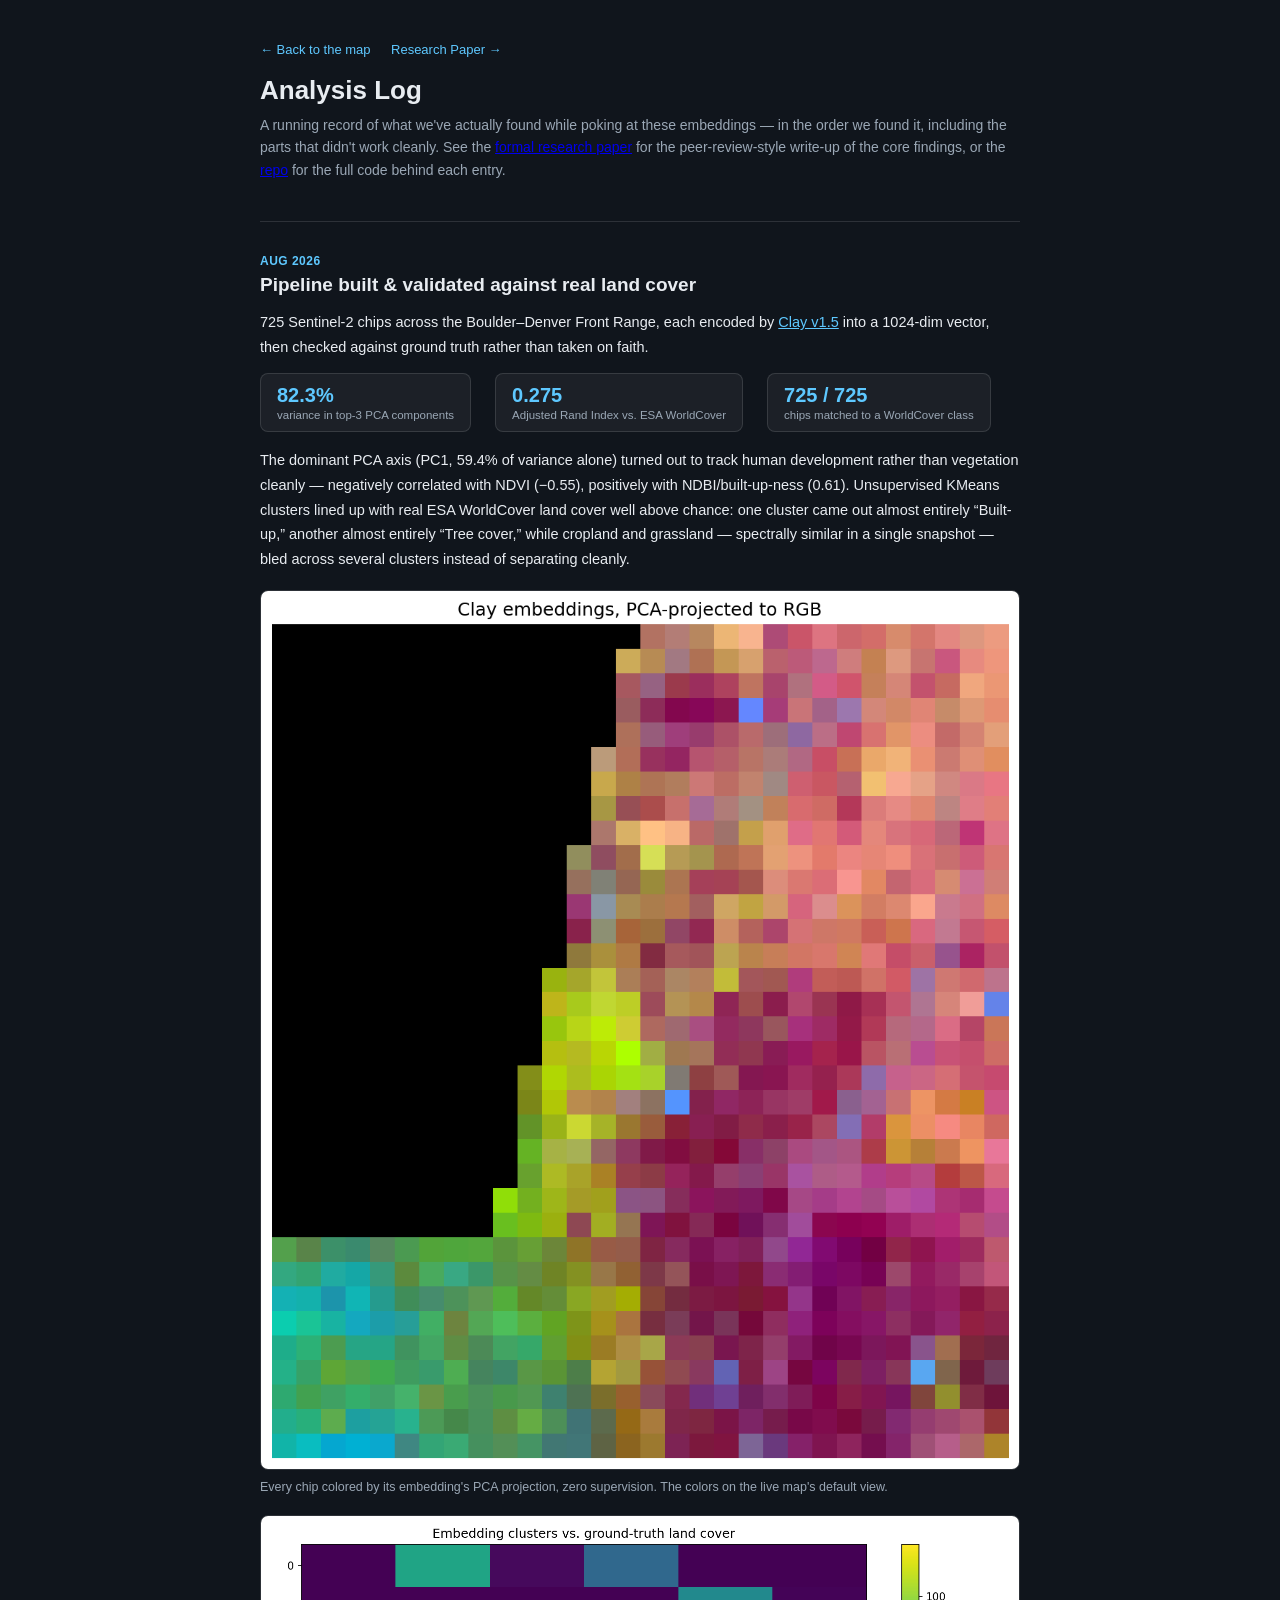
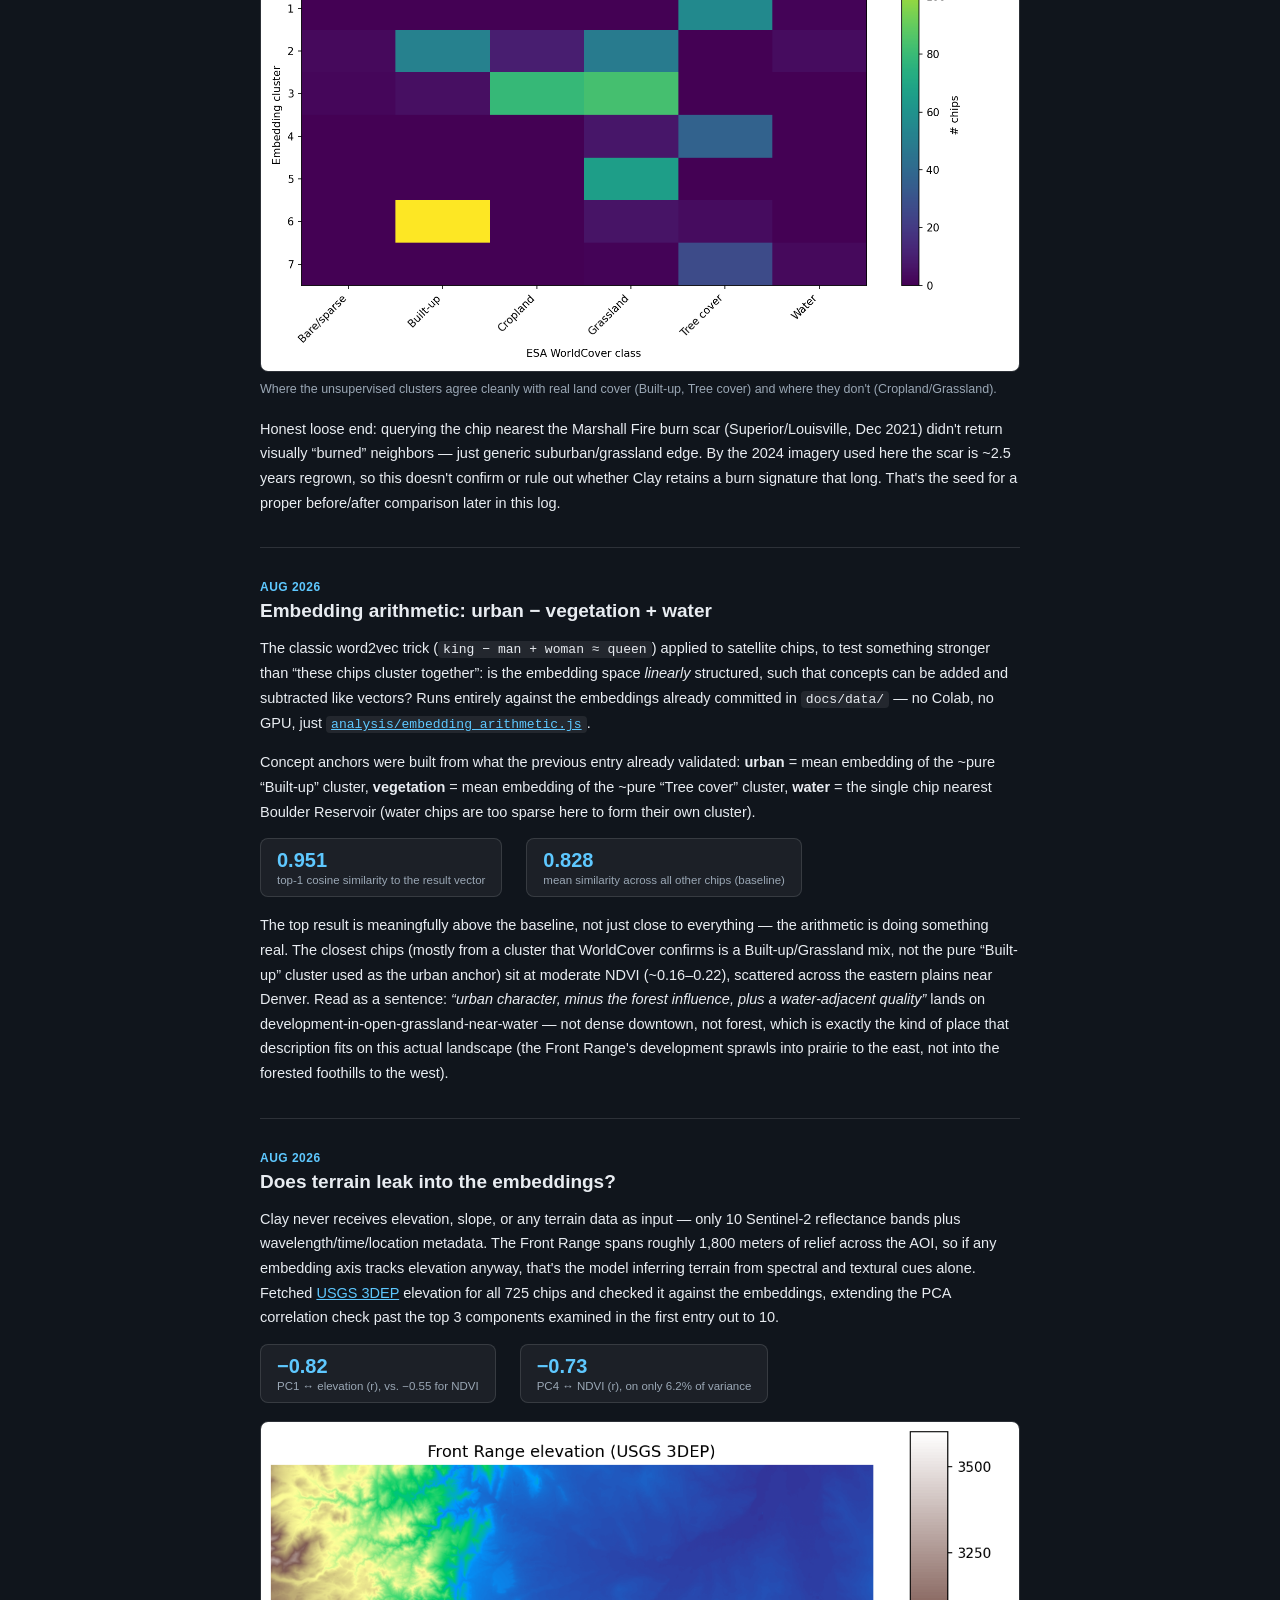
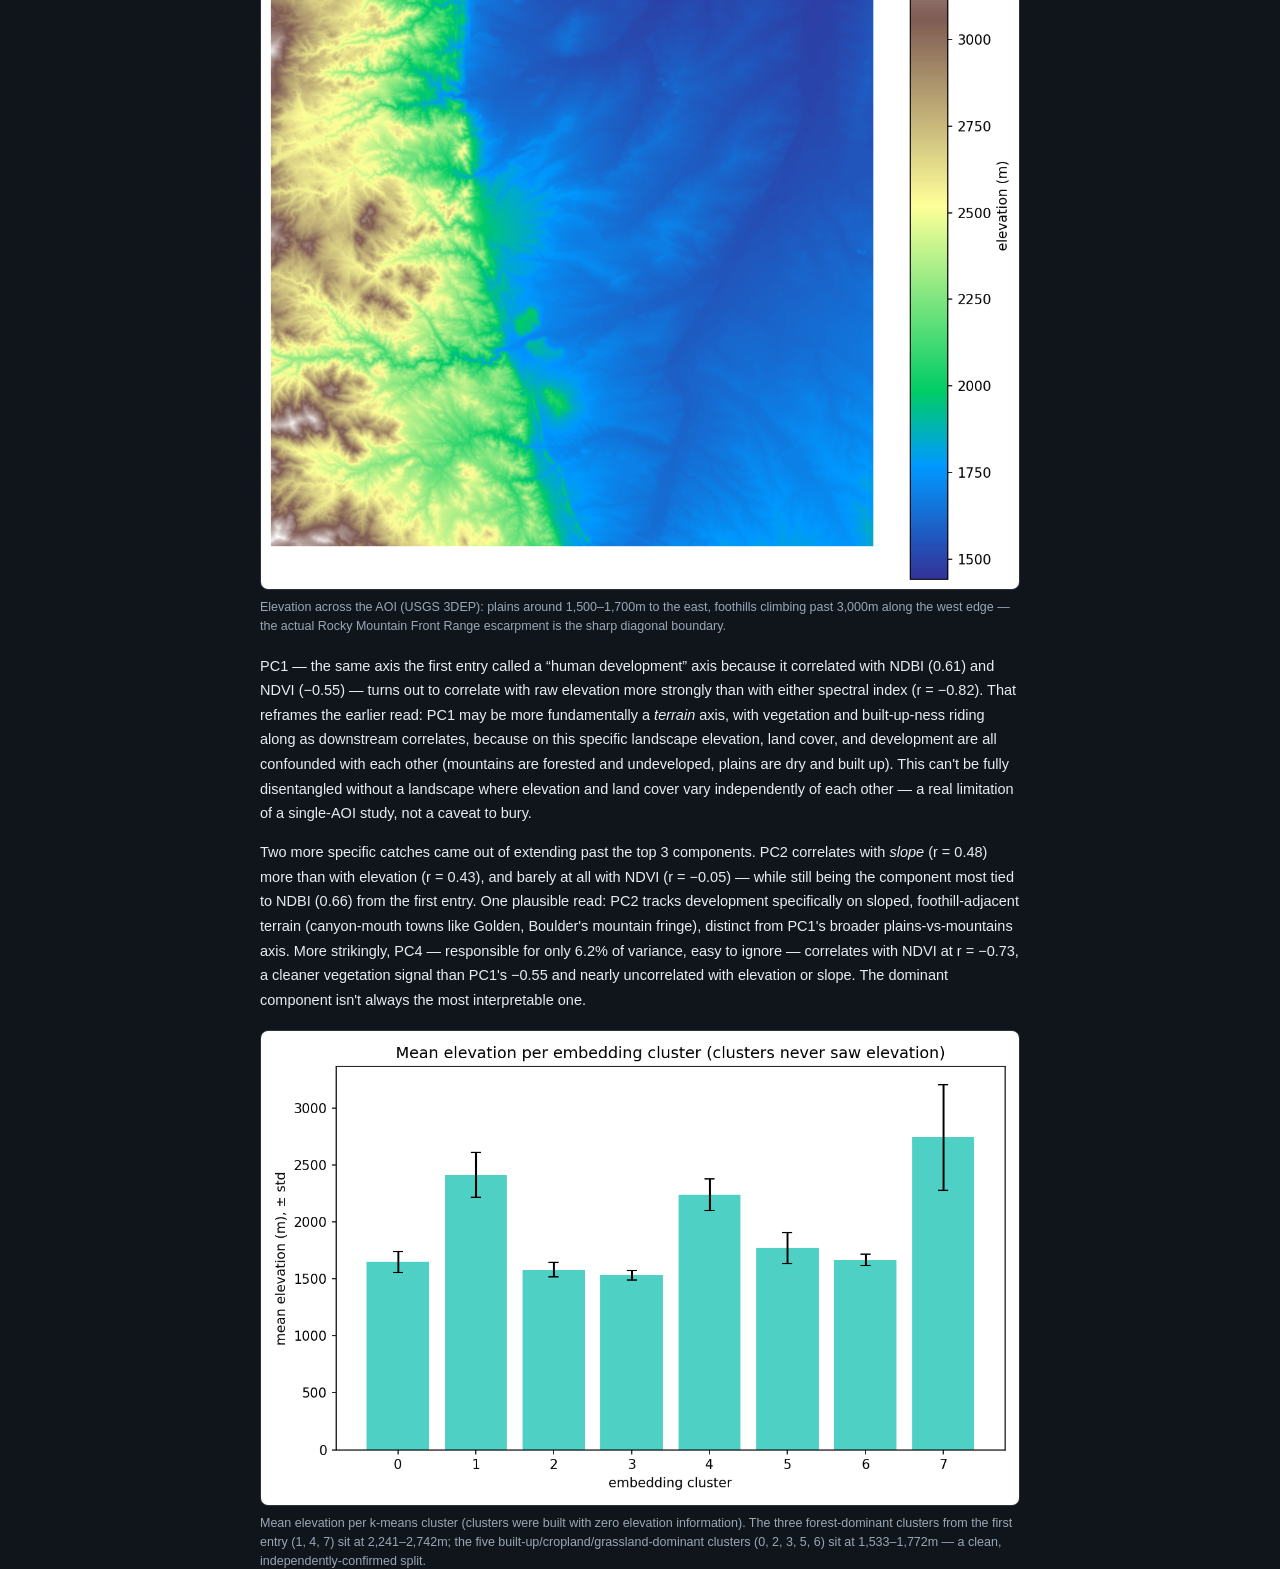
==== docs/log.html @ 44b2e792 "Write up the elevation-correlation finding across the log, README, and paper Real result from notebo" ====
<!doctype html>
<html lang="en">
<head>
<meta charset="utf-8">
<meta name="viewport" content="width=device-width, initial-scale=1">
<title>Analysis Log — Front Range Satellite Embeddings</title>
<link rel="stylesheet" href="style.css">
<link rel="stylesheet" href="log.css">
</head>
<body>
  <div class="page">
    <header>
      <a class="back-link" href="index.html">&larr; Back to the map</a>
      <a class="back-link" href="paper.html" style="margin-left:16px;">Research Paper &rarr;</a>
      <h1>Analysis Log</h1>
      <p>
        A running record of what we've actually found while poking at these embeddings —
        in the order we found it, including the parts that didn't work cleanly. See the
        <a href="paper.html">formal research paper</a> for the peer-review-style write-up of the
        core findings, or the <a href="https://github.com/ZanderHirman08/SATEMB" target="_blank" rel="noopener">repo</a>
        for the full code behind each entry.
      </p>
    </header>

    <section class="entry">
      <div class="entry-date">Aug 2026</div>
      <h2>Pipeline built &amp; validated against real land cover</h2>
      <p>
        725 Sentinel-2 chips across the Boulder&ndash;Denver Front Range, each encoded by
        <a href="https://github.com/Clay-foundation/model" target="_blank" rel="noopener">Clay v1.5</a>
        into a 1024-dim vector, then checked against ground truth rather than taken on faith.
      </p>

      <div class="metric-row">
        <div class="metric"><div class="value">82.3%</div><div class="label">variance in top-3 PCA components</div></div>
        <div class="metric"><div class="value">0.275</div><div class="label">Adjusted Rand Index vs. ESA WorldCover</div></div>
        <div class="metric"><div class="value">725 / 725</div><div class="label">chips matched to a WorldCover class</div></div>
      </div>

      <p>
        The dominant PCA axis (PC1, 59.4% of variance alone) turned out to track human
        development rather than vegetation cleanly &mdash; negatively correlated with NDVI
        (&minus;0.55), positively with NDBI/built-up-ness (0.61). Unsupervised KMeans clusters
        lined up with real ESA WorldCover land cover well above chance: one cluster came out
        almost entirely &ldquo;Built-up,&rdquo; another almost entirely &ldquo;Tree cover,&rdquo;
        while cropland and grassland &mdash; spectrally similar in a single snapshot &mdash;
        bled across several clusters instead of separating cleanly.
      </p>

      <figure>
        <img src="figures/pca_semantic_map.png" alt="PCA-projected semantic map of the Front Range">
        <figcaption>Every chip colored by its embedding's PCA projection, zero supervision. The colors on the live map's default view.</figcaption>
      </figure>

      <figure>
        <img src="figures/cluster_vs_worldcover.png" alt="Embedding clusters vs. ESA WorldCover land cover classes">
        <figcaption>Where the unsupervised clusters agree cleanly with real land cover (Built-up, Tree cover) and where they don't (Cropland/Grassland).</figcaption>
      </figure>

      <p>
        Honest loose end: querying the chip nearest the Marshall Fire burn scar
        (Superior/Louisville, Dec 2021) didn't return visually &ldquo;burned&rdquo; neighbors &mdash;
        just generic suburban/grassland edge. By the 2024 imagery used here the scar is ~2.5
        years regrown, so this doesn't confirm or rule out whether Clay retains a burn signature
        that long. That's the seed for a proper before/after comparison later in this log.
      </p>
    </section>

    <section class="entry">
      <div class="entry-date">Aug 2026</div>
      <h2>Embedding arithmetic: urban &minus; vegetation + water</h2>
      <p>
        The classic word2vec trick (<code>king &minus; man + woman &asymp; queen</code>) applied to
        satellite chips, to test something stronger than &ldquo;these chips cluster
        together&rdquo;: is the embedding space <em>linearly</em> structured, such that concepts
        can be added and subtracted like vectors? Runs entirely against the embeddings already
        committed in <code>docs/data/</code> &mdash; no Colab, no GPU, just
        <a href="https://github.com/ZanderHirman08/SATEMB/blob/main/analysis/embedding_arithmetic.js" target="_blank" rel="noopener"><code>analysis/embedding_arithmetic.js</code></a>.
      </p>
      <p>
        Concept anchors were built from what the previous entry already validated: <strong>urban</strong>
        = mean embedding of the ~pure &ldquo;Built-up&rdquo; cluster, <strong>vegetation</strong> = mean
        embedding of the ~pure &ldquo;Tree cover&rdquo; cluster, <strong>water</strong> = the single chip
        nearest Boulder Reservoir (water chips are too sparse here to form their own cluster).
      </p>

      <div class="metric-row">
        <div class="metric"><div class="value">0.951</div><div class="label">top-1 cosine similarity to the result vector</div></div>
        <div class="metric"><div class="value">0.828</div><div class="label">mean similarity across all other chips (baseline)</div></div>
      </div>

      <p>
        The top result is meaningfully above the baseline, not just close to everything &mdash;
        the arithmetic is doing something real. The closest chips (mostly from a cluster that
        WorldCover confirms is a Built-up/Grassland mix, not the pure &ldquo;Built-up&rdquo;
        cluster used as the urban anchor) sit at moderate NDVI (~0.16&ndash;0.22), scattered
        across the eastern plains near Denver. Read as a sentence: <em>&ldquo;urban character,
        minus the forest influence, plus a water-adjacent quality&rdquo;</em> lands on
        development-in-open-grassland-near-water &mdash; not dense downtown, not forest, which is
        exactly the kind of place that description fits on this actual landscape (the Front
        Range's development sprawls into prairie to the east, not into the forested foothills to
        the west).
      </p>
    </section>

    <section class="entry">
      <div class="entry-date">Aug 2026</div>
      <h2>Does terrain leak into the embeddings?</h2>
      <p>
        Clay never receives elevation, slope, or any terrain data as input &mdash; only 10
        Sentinel-2 reflectance bands plus wavelength/time/location metadata. The Front Range spans
        roughly 1,800 meters of relief across the AOI, so if any embedding axis tracks elevation
        anyway, that's the model inferring terrain from spectral and textural cues alone. Fetched
        <a href="https://planetarycomputer.microsoft.com/dataset/3dep-seamless" target="_blank" rel="noopener">USGS 3DEP</a>
        elevation for all 725 chips and checked it against the embeddings, extending the PCA
        correlation check past the top 3 components examined in the first entry out to 10.
      </p>

      <div class="metric-row">
        <div class="metric"><div class="value">&minus;0.82</div><div class="label">PC1 &harr; elevation (r), vs. &minus;0.55 for NDVI</div></div>
        <div class="metric"><div class="value">&minus;0.73</div><div class="label">PC4 &harr; NDVI (r), on only 6.2% of variance</div></div>
      </div>

      <figure>
        <img src="figures/elevation_map.png" alt="USGS 3DEP elevation map of the Front Range AOI">
        <figcaption>Elevation across the AOI (USGS 3DEP): plains around 1,500&ndash;1,700m to the east, foothills climbing past 3,000m along the west edge &mdash; the actual Rocky Mountain Front Range escarpment is the sharp diagonal boundary.</figcaption>
      </figure>

      <p>
        PC1 &mdash; the same axis the first entry called a &ldquo;human development&rdquo; axis
        because it correlated with NDBI (0.61) and NDVI (&minus;0.55) &mdash; turns out to
        correlate with raw elevation more strongly than with either spectral index
        (r = &minus;0.82). That reframes the earlier read: PC1 may be more fundamentally a
        <em>terrain</em> axis, with vegetation and built-up-ness riding along as downstream
        correlates, because on this specific landscape elevation, land cover, and development are
        all confounded with each other (mountains are forested and undeveloped, plains are dry and
        built up). This can't be fully disentangled without a landscape where elevation and land
        cover vary independently of each other &mdash; a real limitation of a single-AOI study, not
        a caveat to bury.
      </p>

      <p>
        Two more specific catches came out of extending past the top 3 components. PC2 correlates
        with <em>slope</em> (r = 0.48) more than with elevation (r = 0.43), and barely at all with
        NDVI (r = &minus;0.05) &mdash; while still being the component most tied to NDBI (0.66)
        from the first entry. One plausible read: PC2 tracks development specifically on sloped,
        foothill-adjacent terrain (canyon-mouth towns like Golden, Boulder's mountain fringe),
        distinct from PC1's broader plains-vs-mountains axis. More strikingly, PC4 &mdash;
        responsible for only 6.2% of variance, easy to ignore &mdash; correlates with NDVI at
        r = &minus;0.73, a cleaner vegetation signal than PC1's &minus;0.55 and nearly uncorrelated
        with elevation or slope. The dominant component isn't always the most interpretable one.
      </p>

      <figure>
        <img src="figures/cluster_elevation.png" alt="Mean elevation per embedding cluster">
        <figcaption>Mean elevation per k-means cluster (clusters were built with zero elevation information). The three forest-dominant clusters from the first entry (1, 4, 7) sit at 2,241&ndash;2,742m; the five built-up/cropland/grassland-dominant clusters (0, 2, 3, 5, 6) sit at 1,533&ndash;1,772m &mdash; a clean, independently-confirmed split.</figcaption>
      </figure>
    </section>
  </div>
</body>
</html>
---- docs/style.css ----
:root {
  --bg: #10151c;
  --panel-bg: rgba(16, 21, 28, 0.92);
  --text: #e8ecf1;
  --text-dim: #9aa7b5;
  --accent: #5ec8ff;
  --border: rgba(255, 255, 255, 0.12);
}

* { box-sizing: border-box; }

html, body {
  margin: 0;
  height: 100%;
  background: var(--bg);
  color: var(--text);
  font-family: -apple-system, BlinkMacSystemFont, "Segoe UI", Roboto, sans-serif;
}

#map {
  position: absolute;
  inset: 0;
}

#panel {
  position: absolute;
  top: 16px;
  left: 16px;
  width: 320px;
  max-width: calc(100vw - 32px);
  background: var(--panel-bg);
  border: 1px solid var(--border);
  border-radius: 10px;
  padding: 16px 18px;
  backdrop-filter: blur(6px);
  max-height: calc(100vh - 32px);
  overflow-y: auto;
}

#panel h1 {
  font-size: 17px;
  margin: 0 0 8px;
  line-height: 1.3;
}

.subtitle {
  font-size: 12.5px;
  line-height: 1.5;
  color: var(--text-dim);
  margin: 0 0 14px;
}

.subtitle a { color: var(--accent); }

.control-row {
  display: flex;
  flex-direction: column;
  align-items: flex-start;
  gap: 6px;
  font-size: 12.5px;
  color: var(--text-dim);
  margin-bottom: 12px;
}

.toggle {
  display: flex;
  flex-wrap: wrap;
  border: 1px solid var(--border);
  border-radius: 6px;
  overflow: hidden;
  width: 100%;
}

.toggle button {
  flex: 1 1 auto;
  background: transparent;
  color: var(--text-dim);
  border: none;
  padding: 6px 8px;
  font-size: 11.5px;
  cursor: pointer;
  white-space: nowrap;
}

.toggle button.active {
  background: var(--accent);
  color: #0a1420;
  font-weight: 600;
}

#info {
  font-size: 13px;
  line-height: 1.6;
  border-top: 1px solid var(--border);
  border-bottom: 1px solid var(--border);
  padding: 12px 0;
  margin-bottom: 12px;
  min-height: 40px;
}

#info.info-empty {
  color: var(--text-dim);
  font-style: italic;
}

#info dt {
  color: var(--text-dim);
  display: inline-block;
  width: 90px;
}

#legend {
  font-size: 12px;
  display: flex;
  flex-wrap: wrap;
  gap: 6px 10px;
  margin-bottom: 10px;
}

.legend-item {
  display: flex;
  align-items: center;
  gap: 5px;
}

.legend-swatch {
  width: 11px;
  height: 11px;
  border-radius: 2px;
  display: inline-block;
  border: 1px solid rgba(255,255,255,0.25);
}

.similarity-gradient {
  height: 10px;
  border-radius: 4px;
  border: 1px solid var(--border);
}

.hint {
  font-size: 11px;
  color: var(--text-dim);
  margin: 0;
}

.hint + .hint {
  margin-top: 6px;
}

.hint a {
  color: var(--accent);
  text-decoration: none;
}

.hint a:hover {
  text-decoration: underline;
}

.maplibregl-popup-content {
  background: var(--panel-bg);
  color: var(--text);
  font-size: 12px;
}
---- docs/log.css ----
body {
  padding: 40px 20px 80px;
  display: flex;
  justify-content: center;
}

.page {
  width: 100%;
  max-width: 760px;
}

.page > header {
  margin-bottom: 40px;
}

.back-link {
  display: inline-block;
  color: var(--accent);
  text-decoration: none;
  font-size: 13px;
  margin-bottom: 18px;
}

.back-link:hover {
  text-decoration: underline;
}

.page h1 {
  font-size: 26px;
  margin: 0 0 8px;
}

.page > header p {
  color: var(--text-dim);
  font-size: 14px;
  line-height: 1.6;
  margin: 0;
}

.entry {
  border-top: 1px solid var(--border);
  padding: 32px 0;
}

.entry:last-child {
  padding-bottom: 0;
}

.entry-date {
  color: var(--accent);
  font-size: 12px;
  font-weight: 600;
  letter-spacing: 0.04em;
  text-transform: uppercase;
}

.entry h2 {
  font-size: 19px;
  margin: 6px 0 14px;
}

.entry p {
  font-size: 14.5px;
  line-height: 1.7;
  margin: 0 0 14px;
}

.entry p:last-child {
  margin-bottom: 0;
}

.entry code {
  background: rgba(255, 255, 255, 0.08);
  padding: 1px 5px;
  border-radius: 4px;
  font-size: 0.9em;
}

.entry a {
  color: var(--accent);
}

.entry figure {
  margin: 18px 0;
}

.entry figure img {
  width: 100%;
  border-radius: 8px;
  border: 1px solid var(--border);
  display: block;
}

.entry figcaption {
  font-size: 12.5px;
  color: var(--text-dim);
  margin-top: 8px;
  line-height: 1.5;
}

.result-table {
  width: 100%;
  border-collapse: collapse;
  font-size: 13.5px;
  margin: 4px 0 16px;
}

.result-table th, .result-table td {
  border: 1px solid var(--border);
  padding: 6px 10px;
  text-align: center;
}

.result-table th {
  color: var(--text-dim);
  font-weight: 600;
}

.metric-row {
  display: flex;
  gap: 24px;
  margin: 4px 0 16px;
  flex-wrap: wrap;
}

.metric {
  background: rgba(255, 255, 255, 0.05);
  border: 1px solid var(--border);
  border-radius: 8px;
  padding: 10px 16px;
}

.metric .value {
  font-size: 20px;
  font-weight: 600;
  color: var(--accent);
}

.metric .label {
  font-size: 11.5px;
  color: var(--text-dim);
  margin-top: 2px;
}
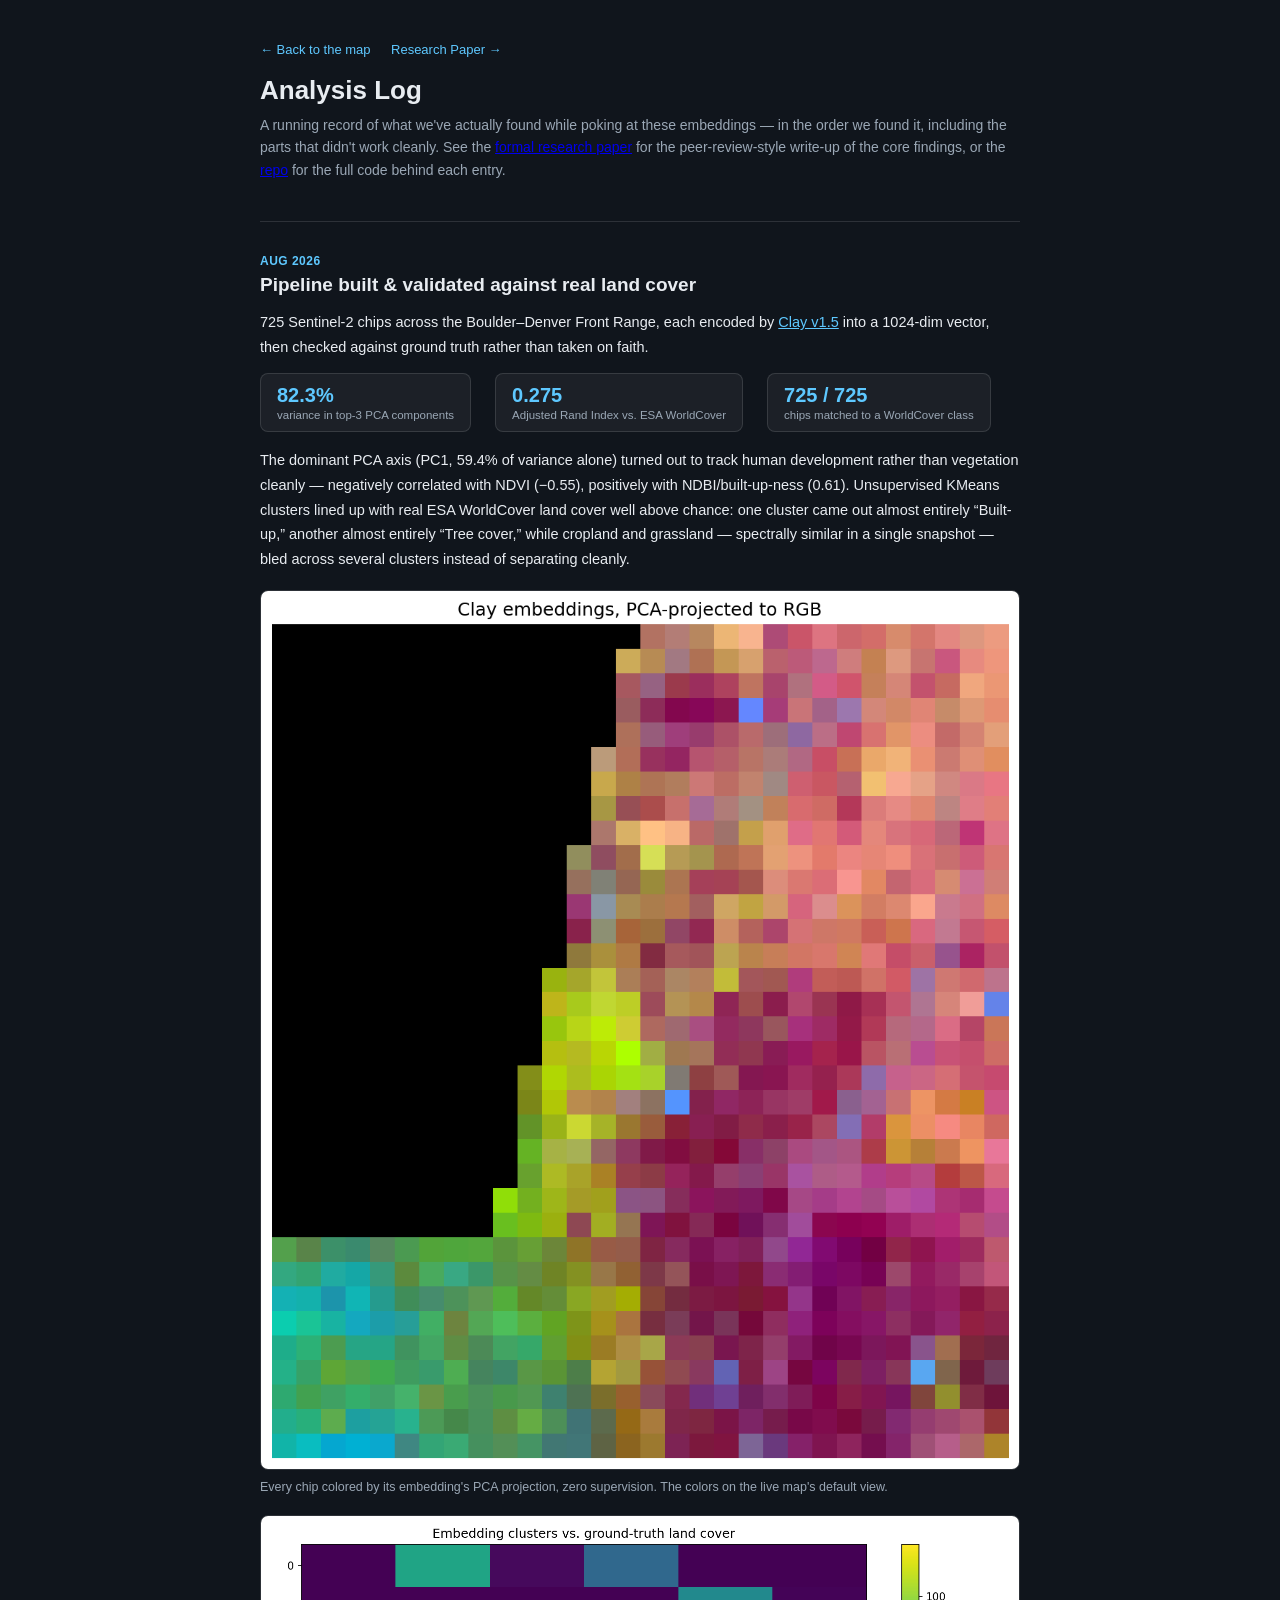
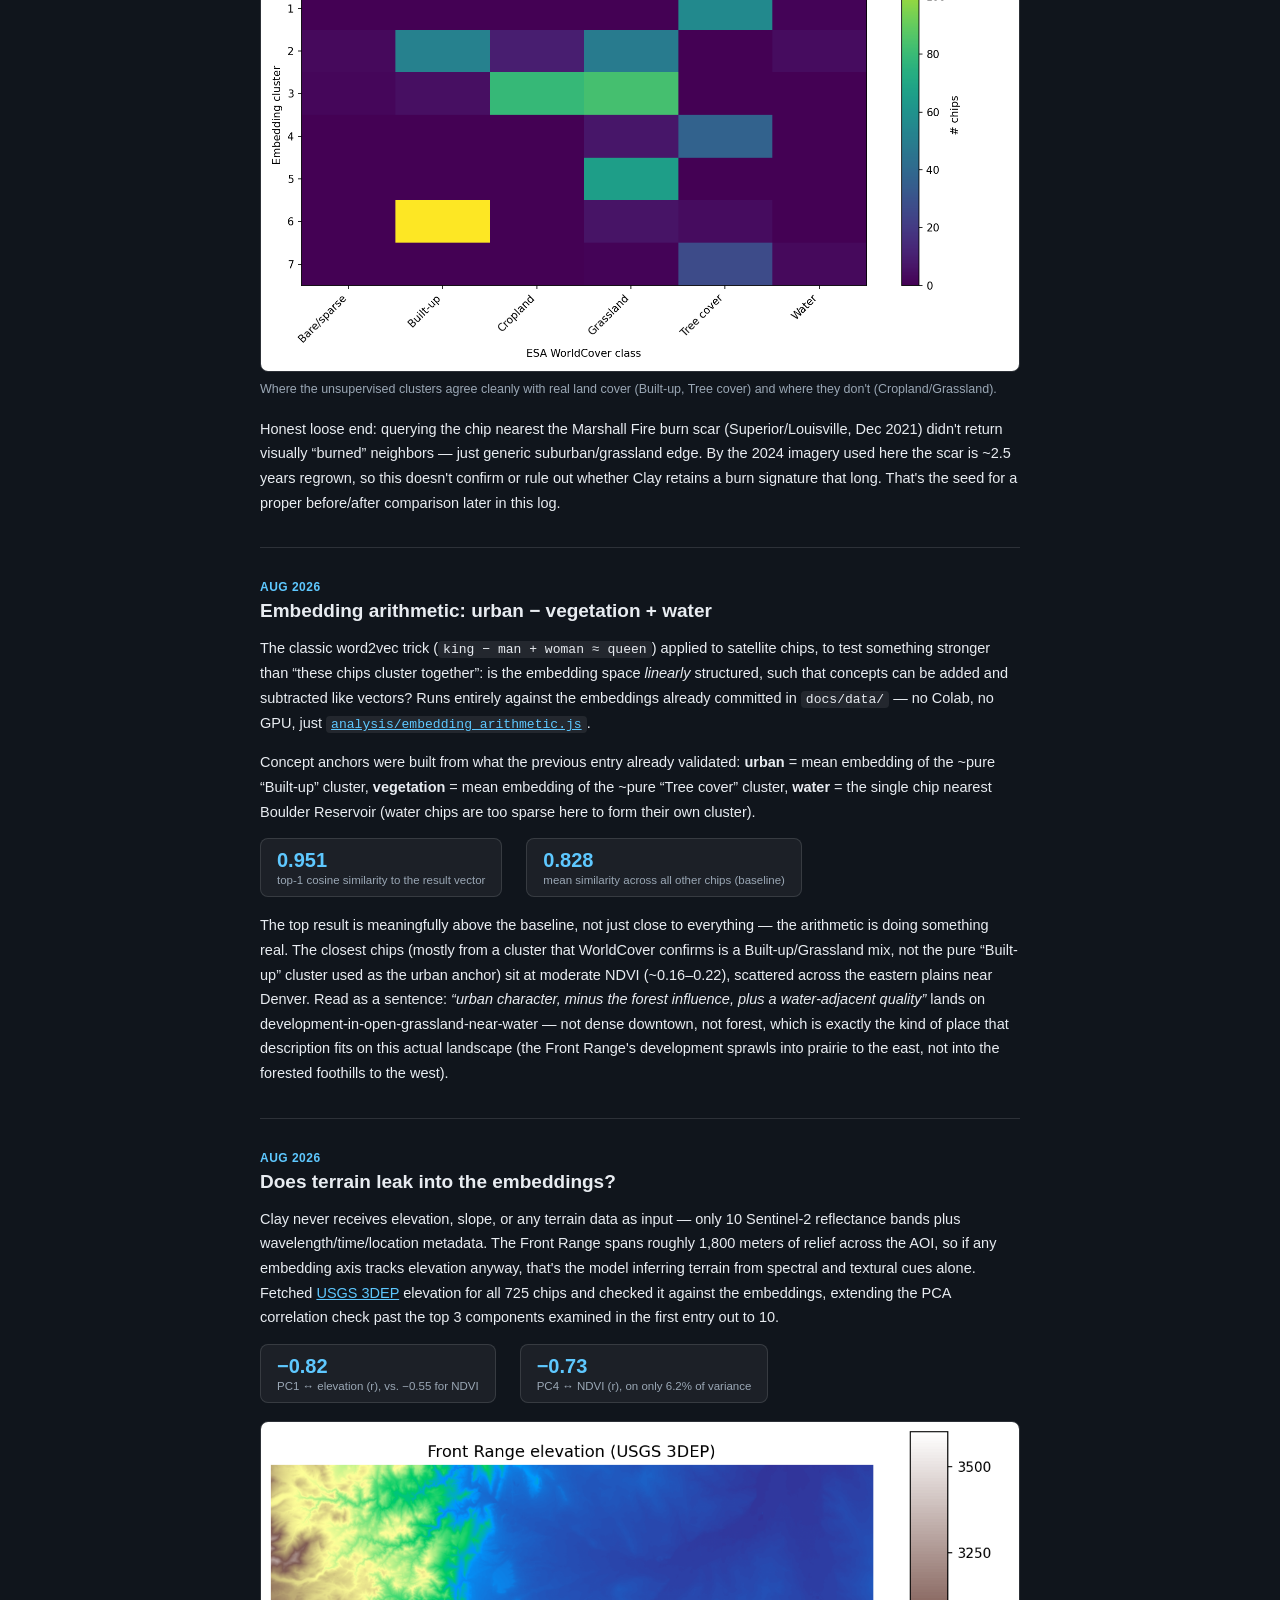
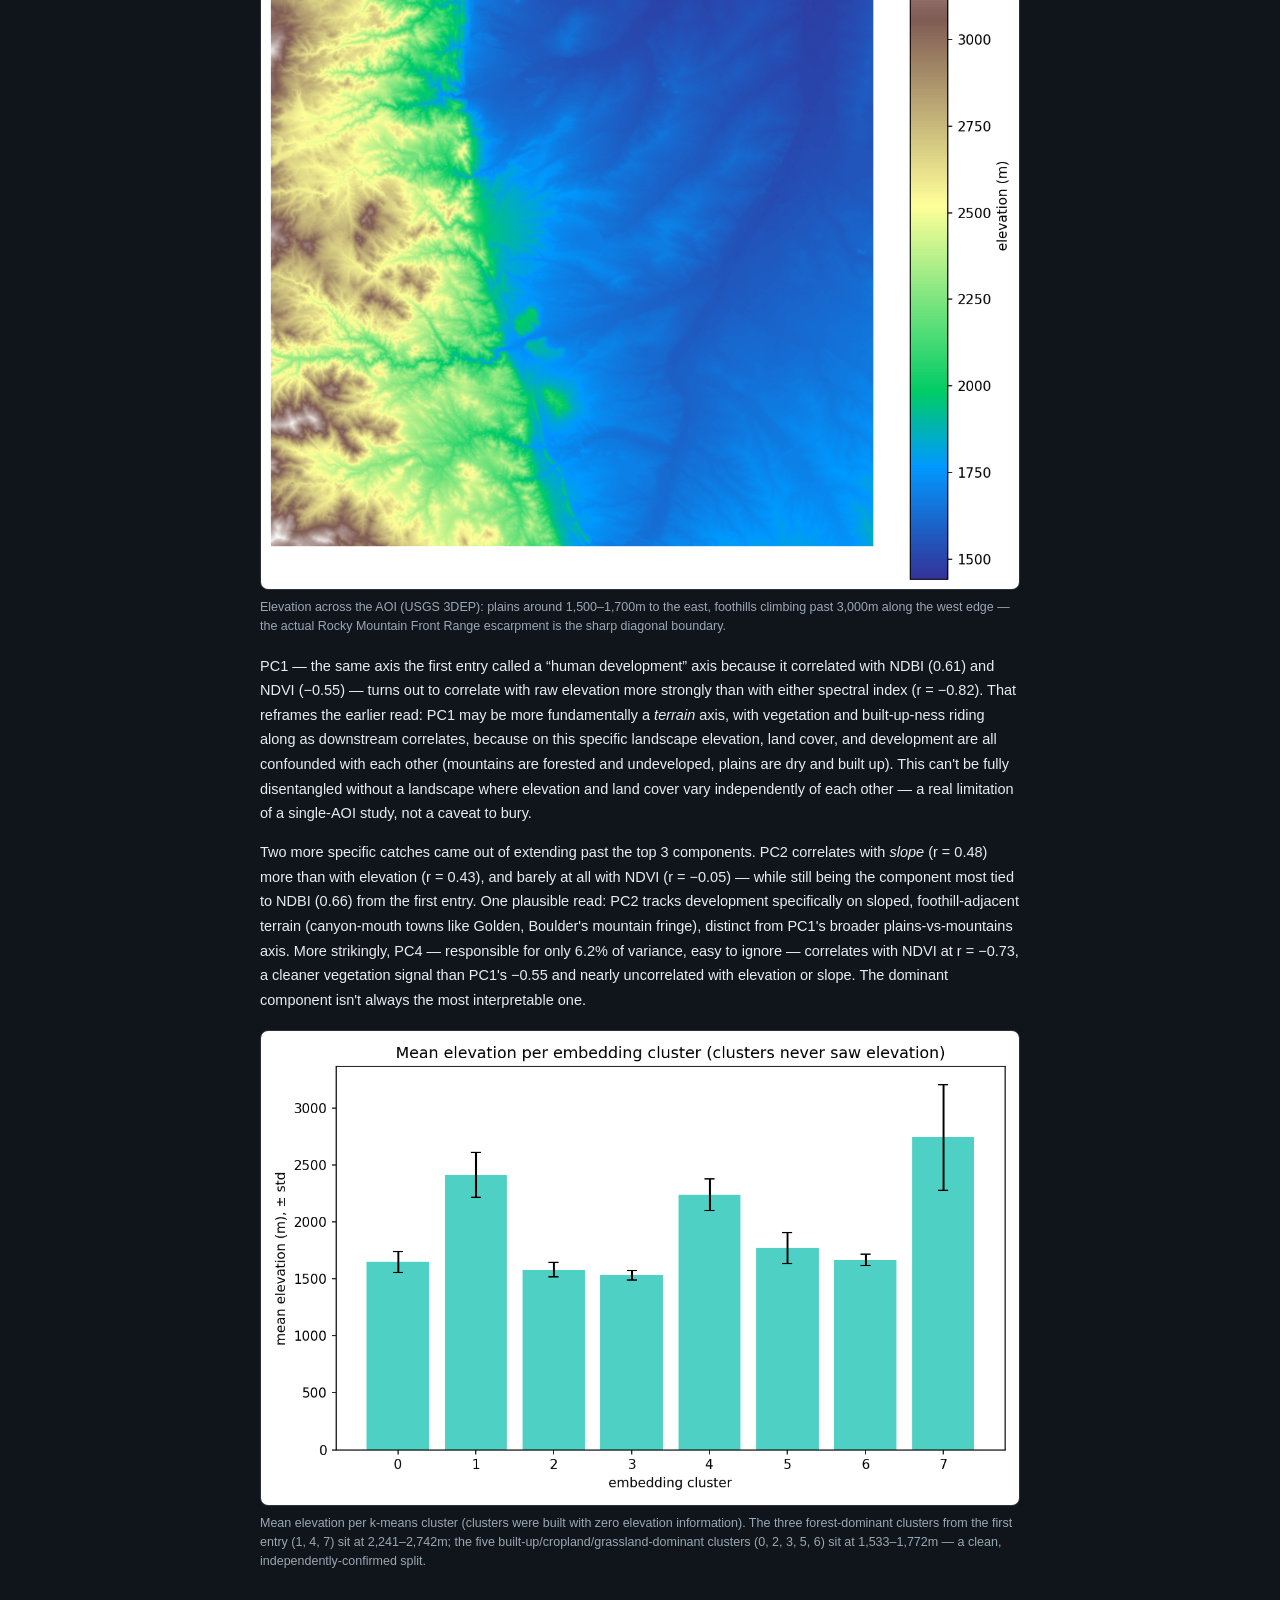
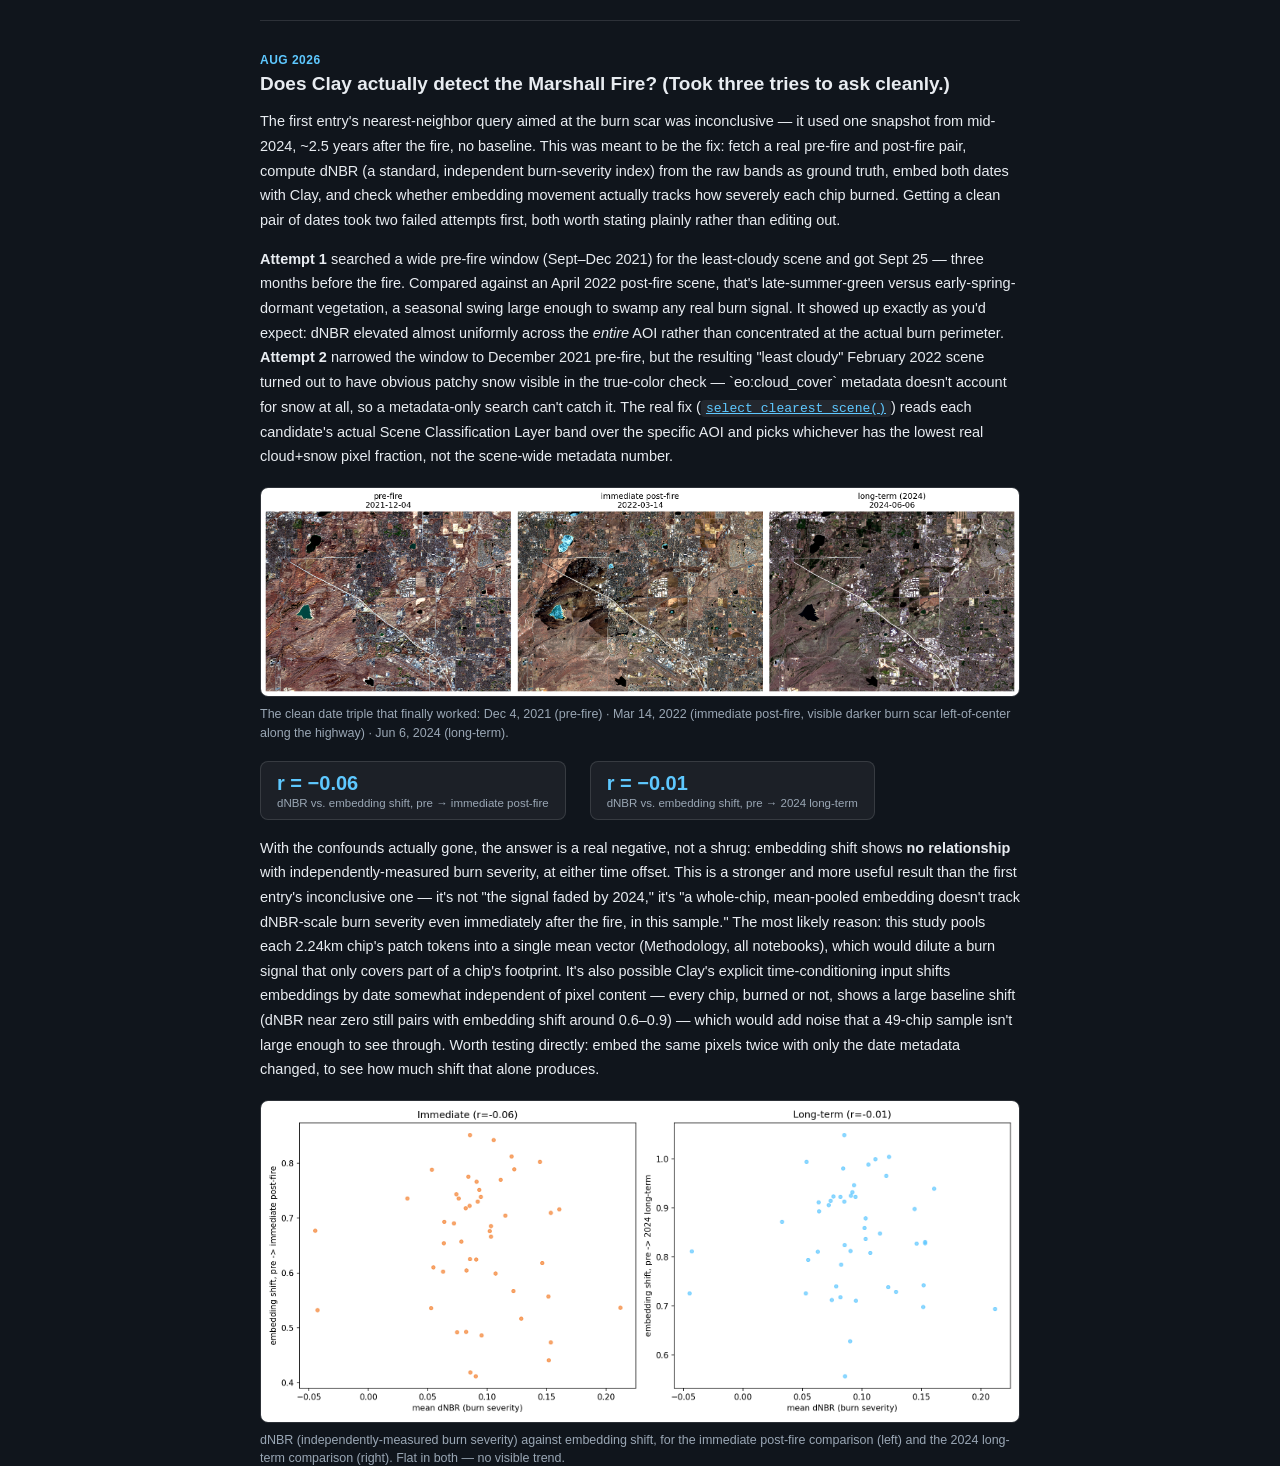
==== commit 8dc62c0d: "Write up the Marshall Fire before/after result: a clean negative finding Third attempt's dates were " ====
--- a/docs/log.html
+++ b/docs/log.html
@@ -156,6 +156,68 @@
         <figcaption>Mean elevation per k-means cluster (clusters were built with zero elevation information). The three forest-dominant clusters from the first entry (1, 4, 7) sit at 2,241&ndash;2,742m; the five built-up/cropland/grassland-dominant clusters (0, 2, 3, 5, 6) sit at 1,533&ndash;1,772m &mdash; a clean, independently-confirmed split.</figcaption>
       </figure>
     </section>
+
+    <section class="entry">
+      <div class="entry-date">Aug 2026</div>
+      <h2>Does Clay actually detect the Marshall Fire? (Took three tries to ask cleanly.)</h2>
+      <p>
+        The first entry's nearest-neighbor query aimed at the burn scar was inconclusive &mdash;
+        it used one snapshot from mid-2024, ~2.5 years after the fire, no baseline. This was meant
+        to be the fix: fetch a real pre-fire and post-fire pair, compute dNBR (a standard,
+        independent burn-severity index) from the raw bands as ground truth, embed both dates with
+        Clay, and check whether embedding movement actually tracks how severely each chip burned.
+        Getting a clean pair of dates took two failed attempts first, both worth stating plainly
+        rather than editing out.
+      </p>
+      <p>
+        <strong>Attempt 1</strong> searched a wide pre-fire window (Sept&ndash;Dec 2021) for the
+        least-cloudy scene and got Sept 25 &mdash; three months before the fire. Compared against
+        an April 2022 post-fire scene, that's late-summer-green versus early-spring-dormant
+        vegetation, a seasonal swing large enough to swamp any real burn signal. It showed up
+        exactly as you'd expect: dNBR elevated almost uniformly across the <em>entire</em> AOI
+        rather than concentrated at the actual burn perimeter.
+        <strong>Attempt 2</strong> narrowed the window to December 2021 pre-fire, but the
+        resulting "least cloudy" February 2022 scene turned out to have obvious patchy snow
+        visible in the true-color check &mdash; `eo:cloud_cover` metadata doesn't account for snow
+        at all, so a metadata-only search can't catch it. The real fix
+        (<a href="https://github.com/ZanderHirman08/SATEMB/blob/main/src/stac_utils.py" target="_blank" rel="noopener"><code>select_clearest_scene()</code></a>)
+        reads each candidate's actual Scene Classification Layer band over the specific AOI and
+        picks whichever has the lowest real cloud+snow pixel fraction, not the scene-wide metadata
+        number.
+      </p>
+
+      <figure>
+        <img src="figures/fire_true_color_dates.png" alt="True-color imagery: pre-fire, immediate post-fire, and 2024 long-term">
+        <figcaption>The clean date triple that finally worked: Dec 4, 2021 (pre-fire) &middot; Mar 14, 2022 (immediate post-fire, visible darker burn scar left-of-center along the highway) &middot; Jun 6, 2024 (long-term).</figcaption>
+      </figure>
+
+      <div class="metric-row">
+        <div class="metric"><div class="value">r = &minus;0.06</div><div class="label">dNBR vs. embedding shift, pre &rarr; immediate post-fire</div></div>
+        <div class="metric"><div class="value">r = &minus;0.01</div><div class="label">dNBR vs. embedding shift, pre &rarr; 2024 long-term</div></div>
+      </div>
+
+      <p>
+        With the confounds actually gone, the answer is a real negative, not a shrug: embedding
+        shift shows <strong>no relationship</strong> with independently-measured burn severity, at
+        either time offset. This is a stronger and more useful result than the first entry's
+        inconclusive one &mdash; it's not "the signal faded by 2024," it's "a whole-chip,
+        mean-pooled embedding doesn't track dNBR-scale burn severity even immediately after the
+        fire, in this sample." The most likely reason: this study pools each 2.24km chip's patch
+        tokens into a single mean vector (Methodology, all notebooks), which would dilute a burn
+        signal that only covers part of a chip's footprint. It's also possible Clay's explicit
+        time-conditioning input shifts embeddings by date somewhat independent of pixel content
+        &mdash; every chip, burned or not, shows a large baseline shift (dNBR near zero still
+        pairs with embedding shift around 0.6&ndash;0.9) &mdash; which would add noise that a
+        49-chip sample isn't large enough to see through. Worth testing directly: embed the same
+        pixels twice with only the date metadata changed, to see how much shift that alone
+        produces.
+      </p>
+
+      <figure>
+        <img src="figures/fire_dnbr_vs_shift.png" alt="Scatter plots of dNBR against embedding shift, immediate and long-term">
+        <figcaption>dNBR (independently-measured burn severity) against embedding shift, for the immediate post-fire comparison (left) and the 2024 long-term comparison (right). Flat in both &mdash; no visible trend.</figcaption>
+      </figure>
+    </section>
   </div>
 </body>
 </html>
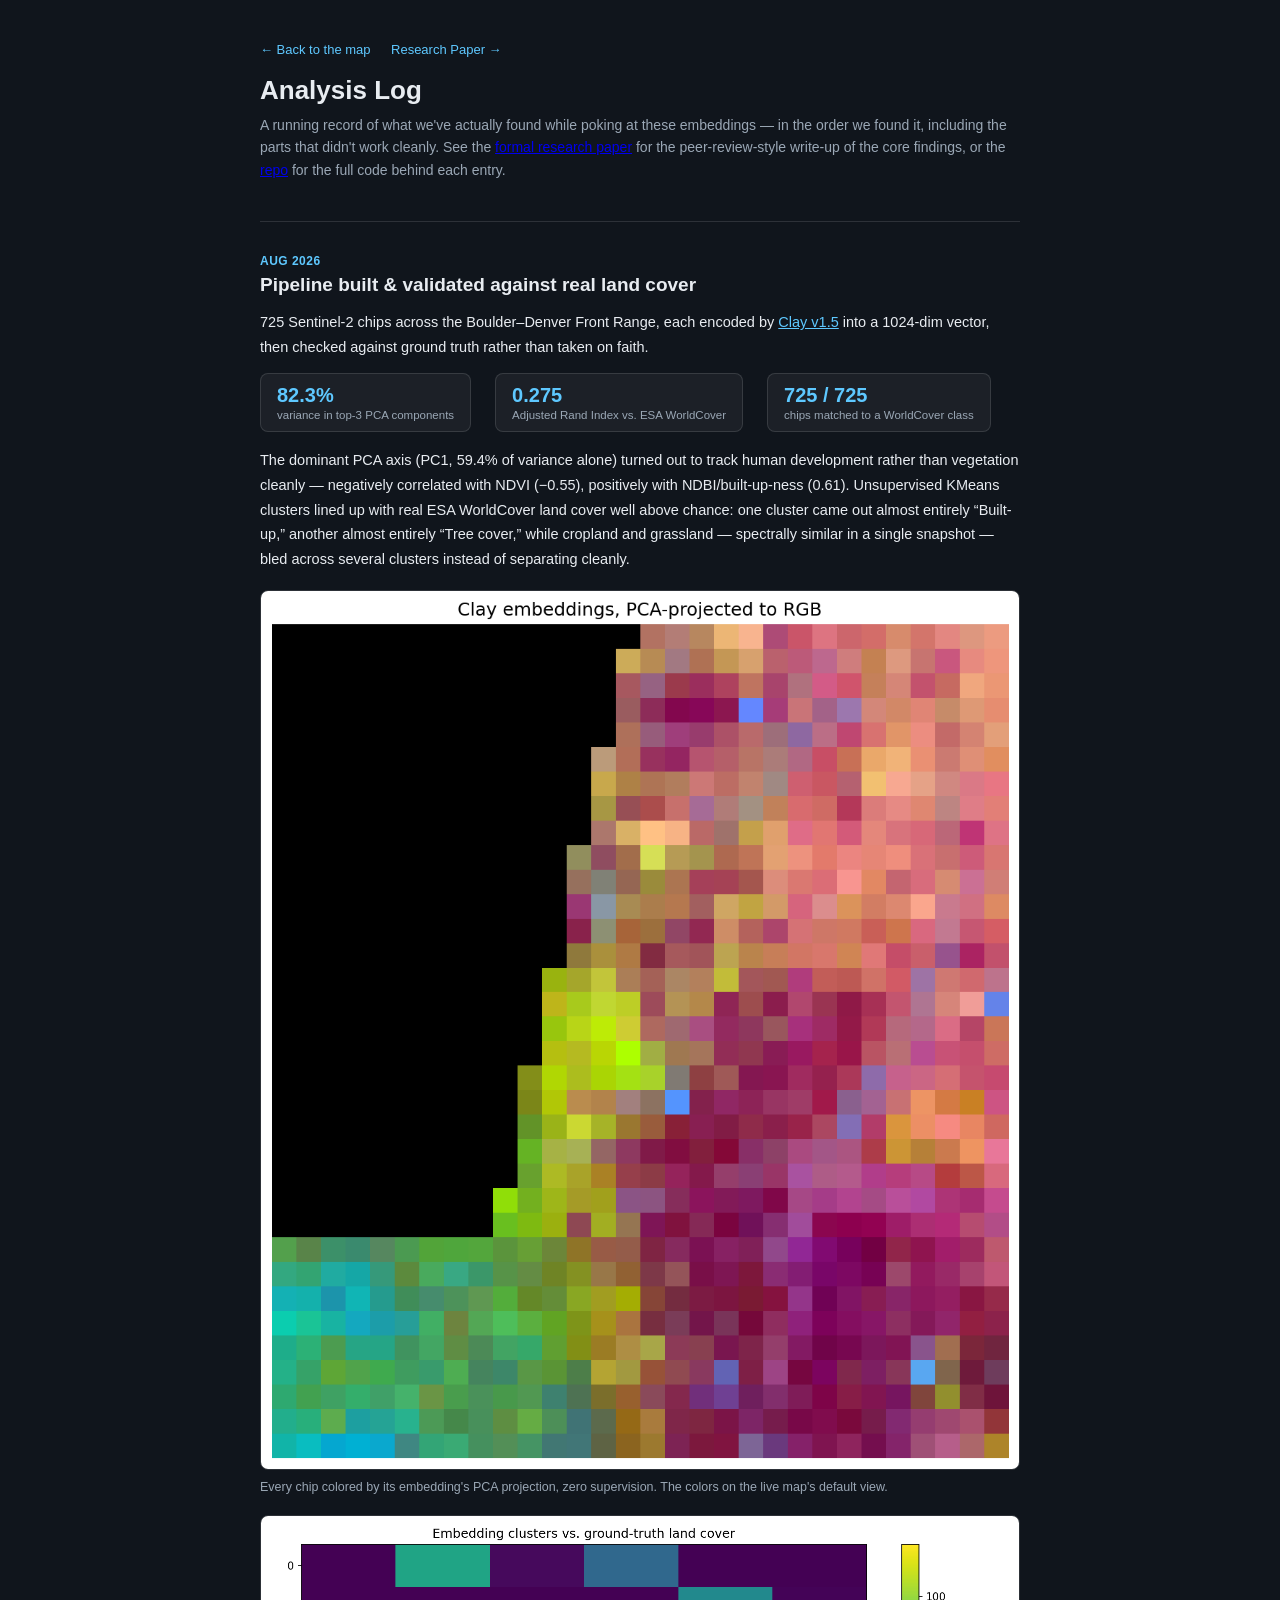
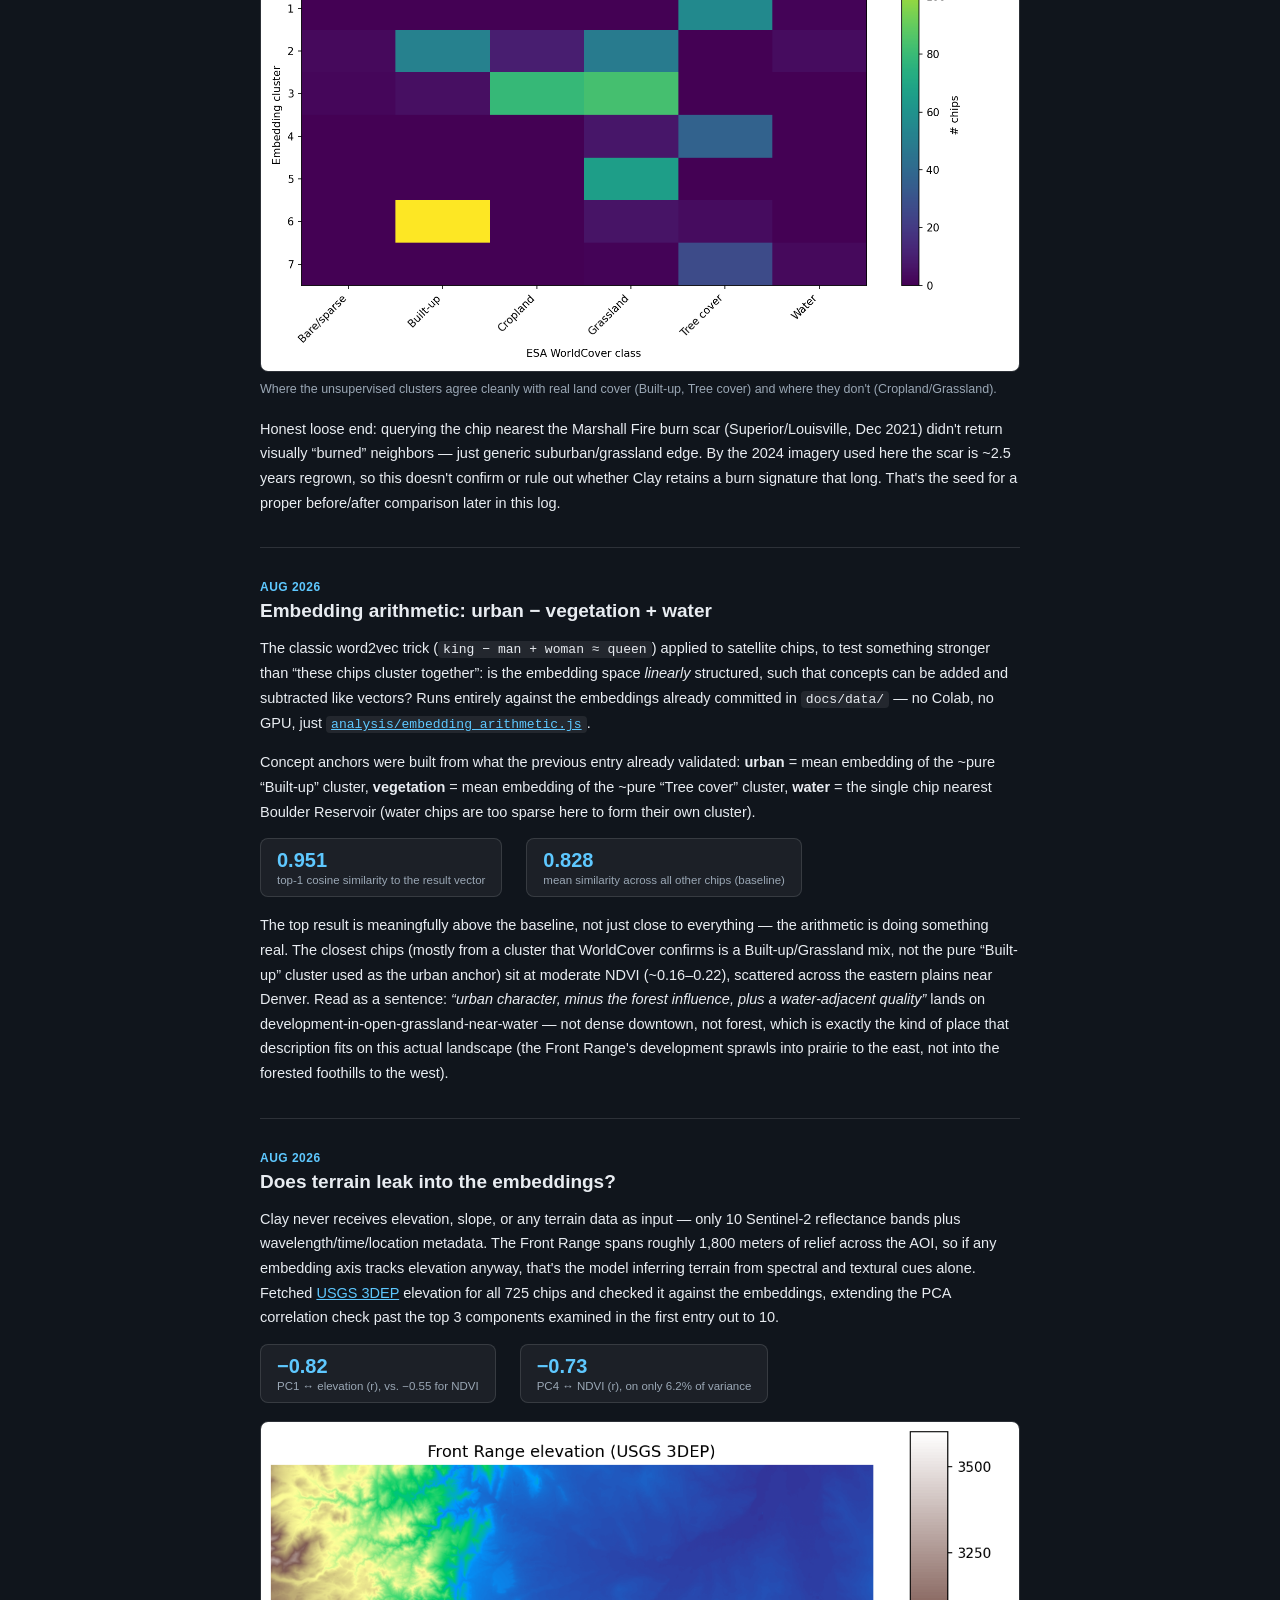
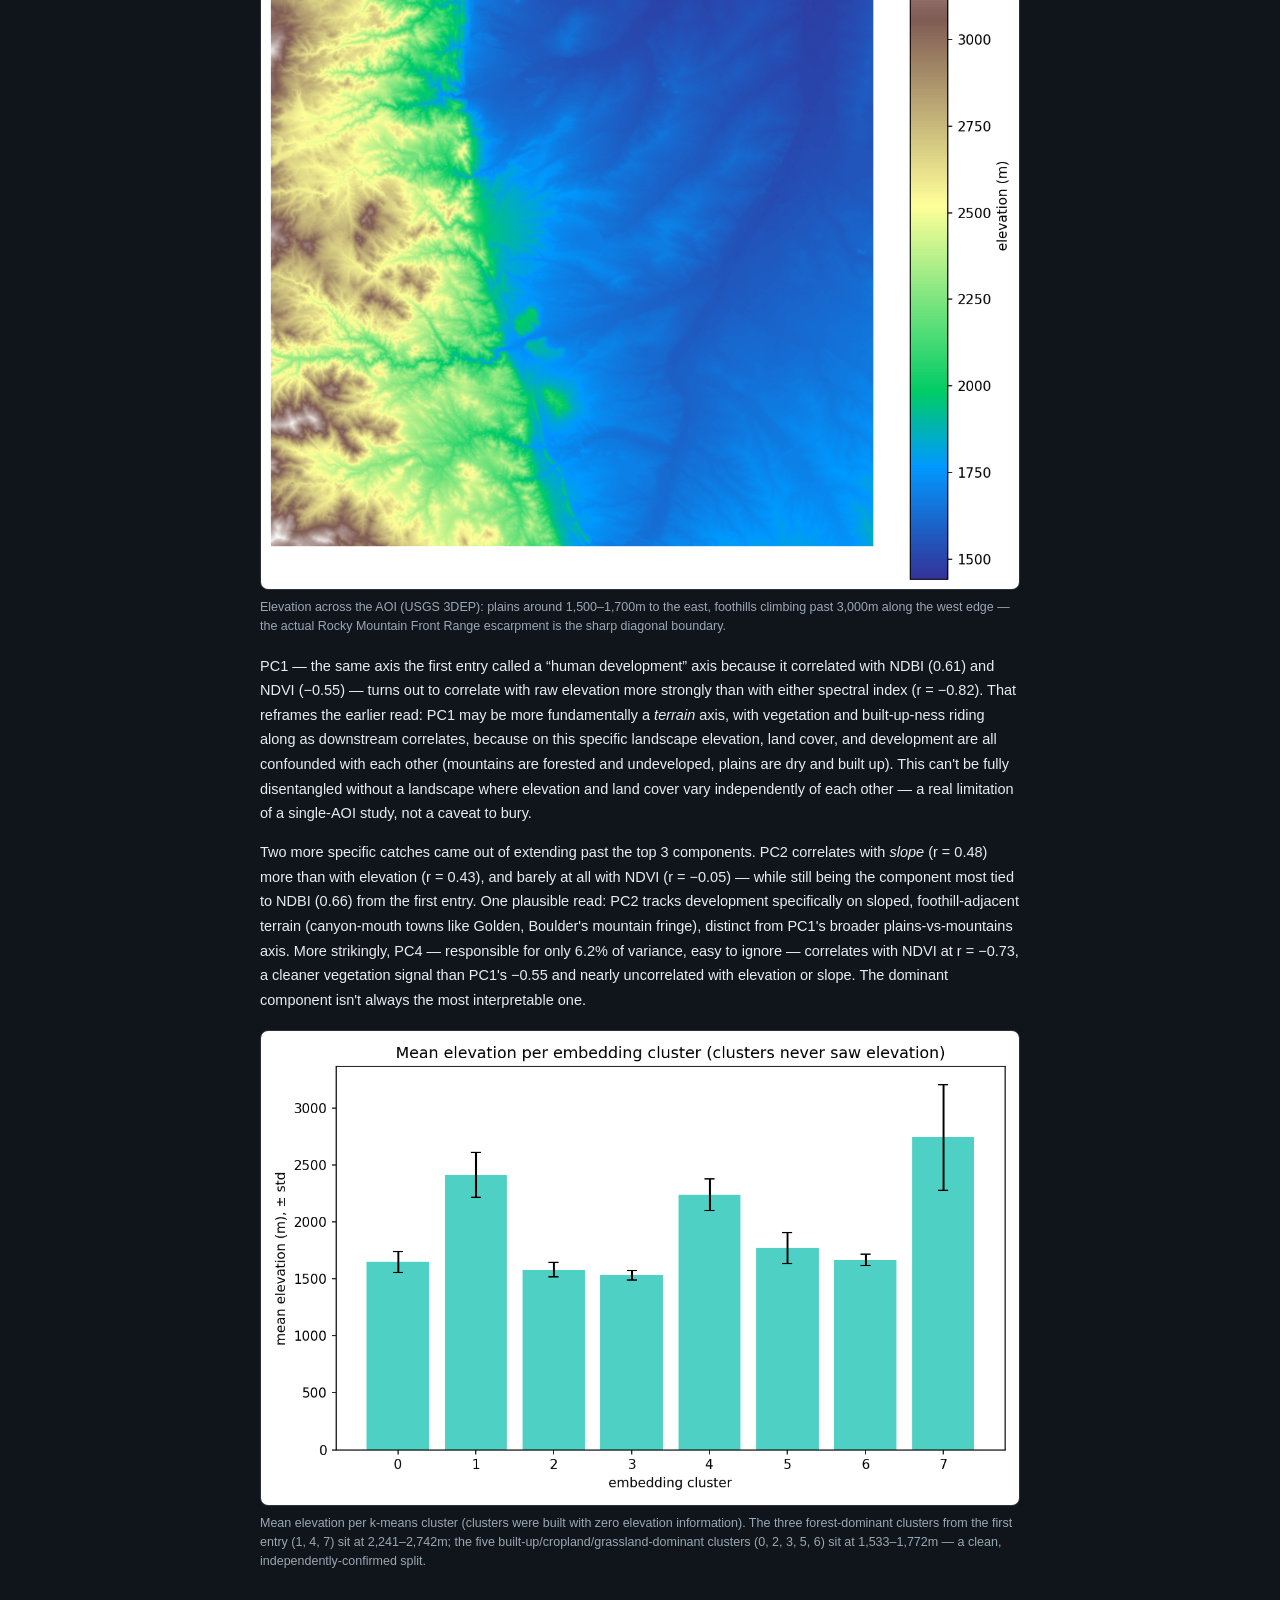
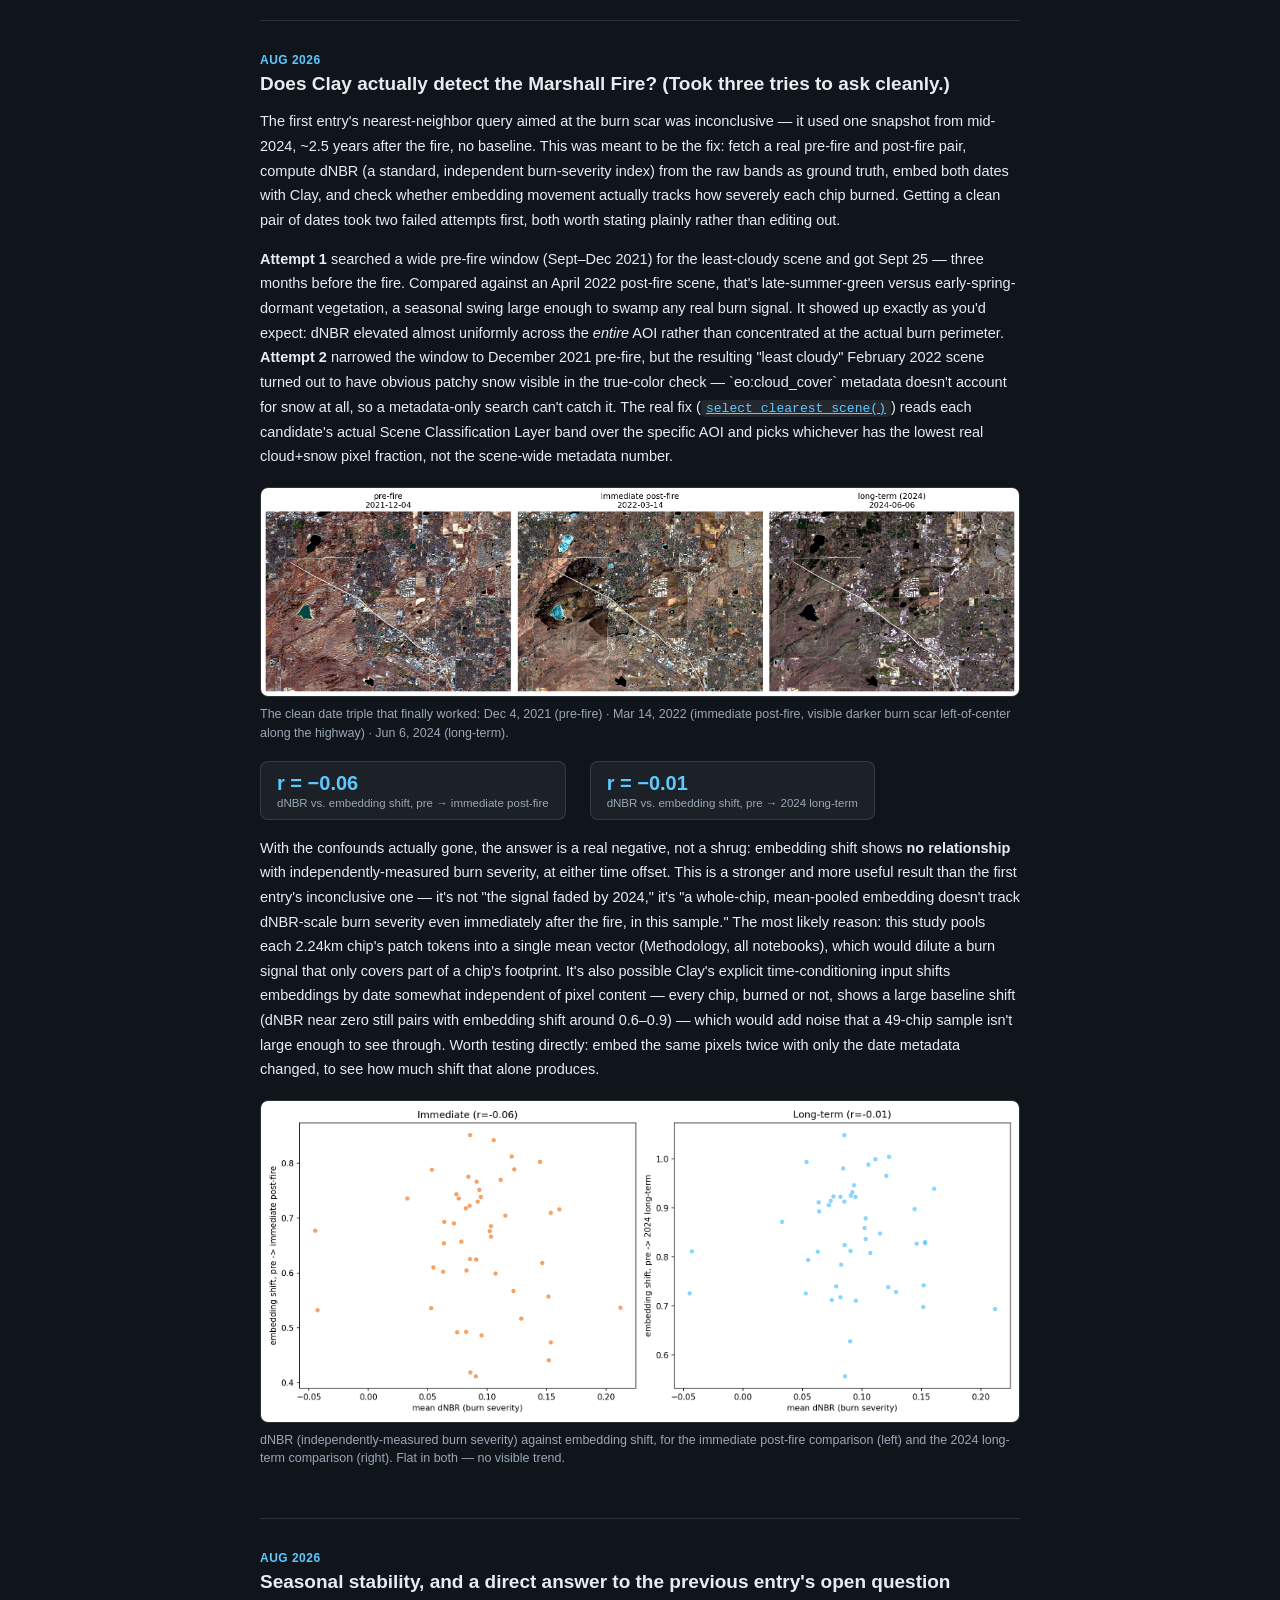
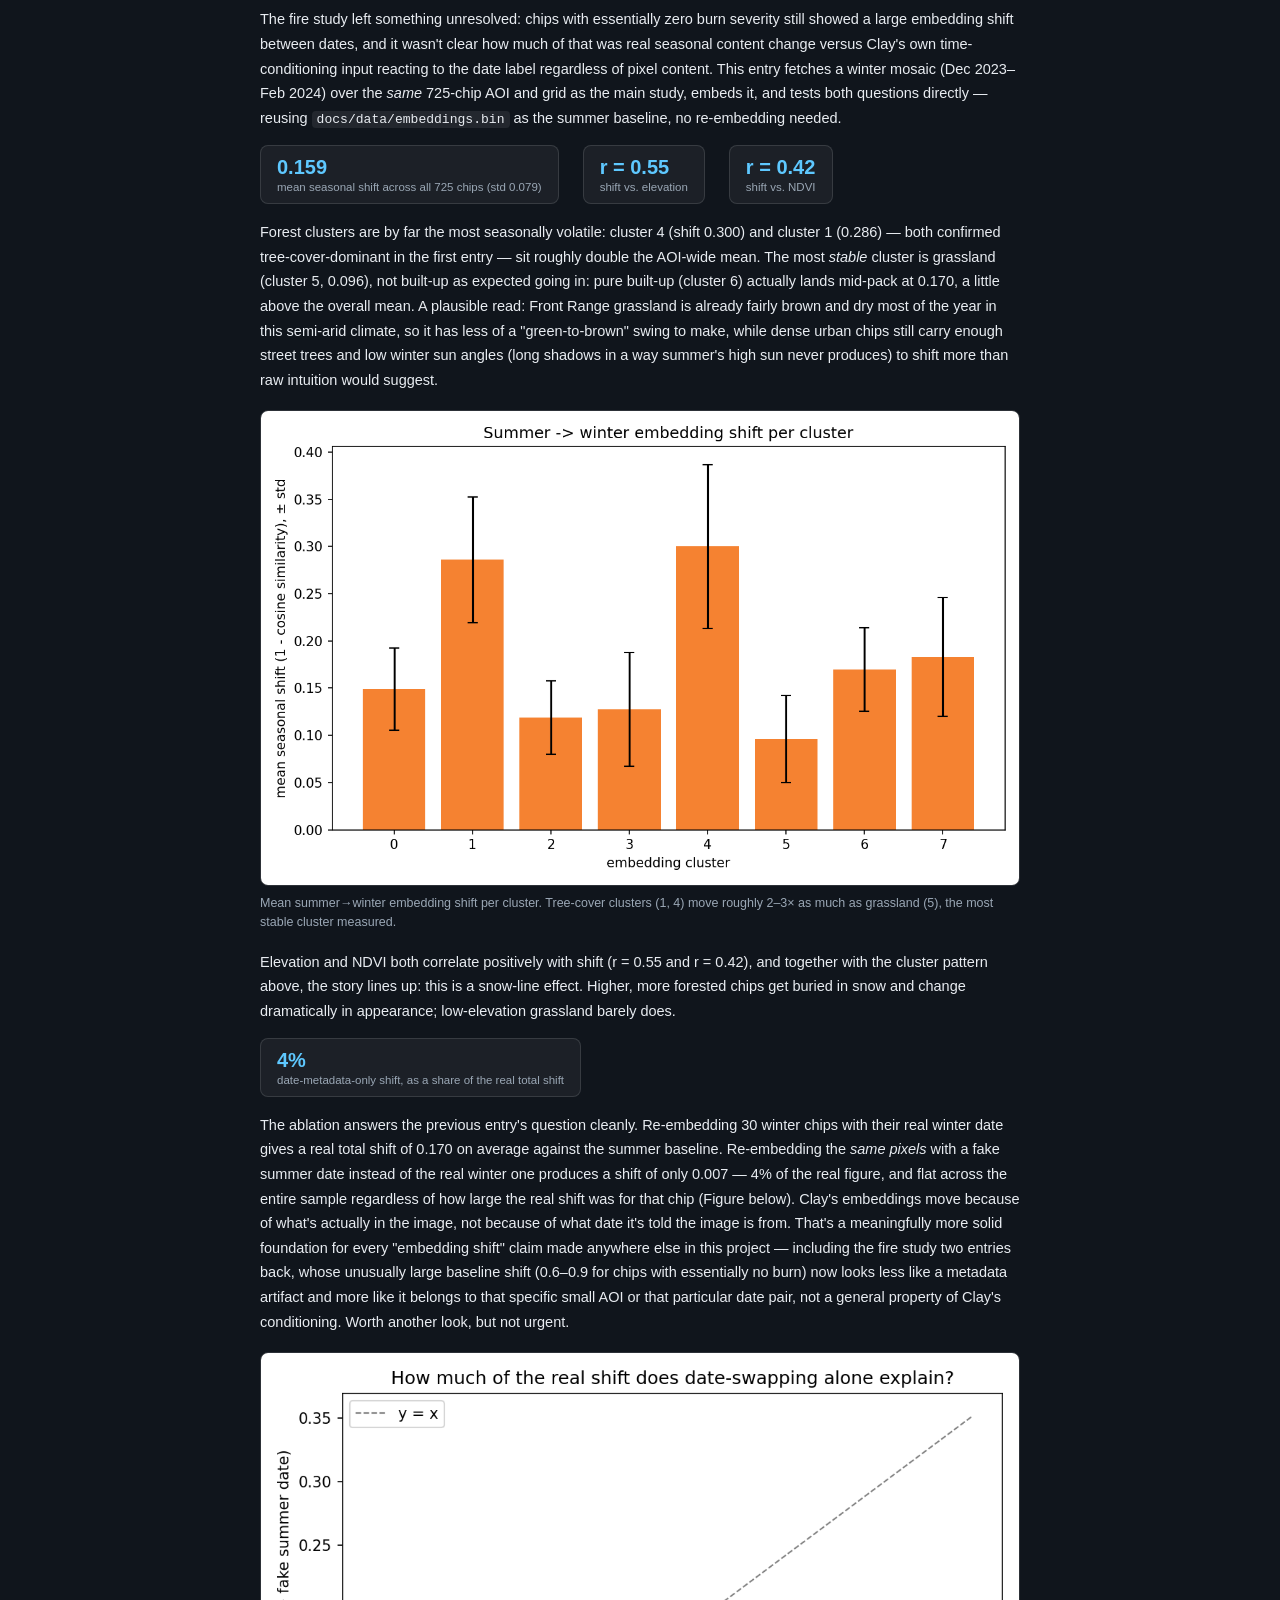
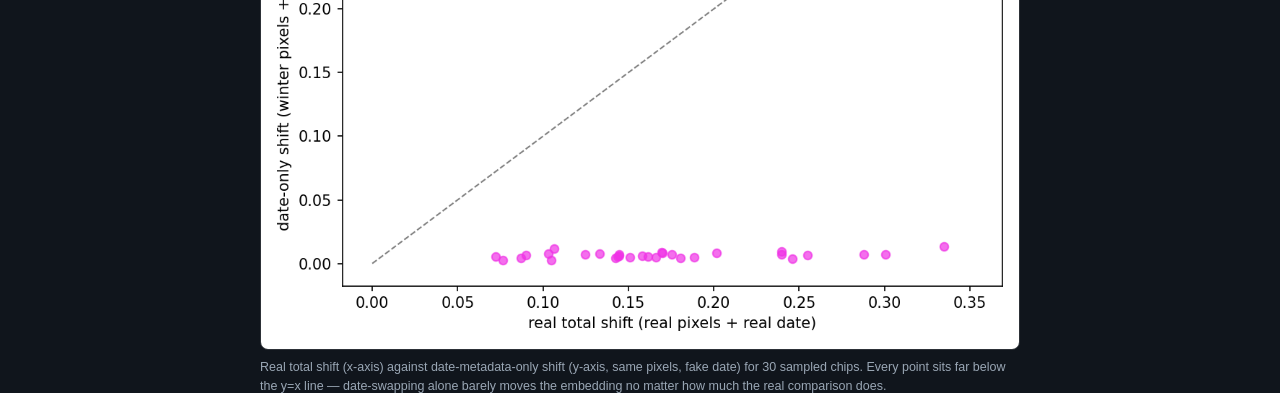
==== commit 2a198503: "Write up the seasonal stability result: forests volatile, shift is real content Real results from no" ====
--- a/docs/log.html
+++ b/docs/log.html
@@ -218,6 +218,74 @@
         <figcaption>dNBR (independently-measured burn severity) against embedding shift, for the immediate post-fire comparison (left) and the 2024 long-term comparison (right). Flat in both &mdash; no visible trend.</figcaption>
       </figure>
     </section>
+
+    <section class="entry">
+      <div class="entry-date">Aug 2026</div>
+      <h2>Seasonal stability, and a direct answer to the previous entry's open question</h2>
+      <p>
+        The fire study left something unresolved: chips with essentially zero burn severity still
+        showed a large embedding shift between dates, and it wasn't clear how much of that was
+        real seasonal content change versus Clay's own time-conditioning input reacting to the
+        date label regardless of pixel content. This entry fetches a winter mosaic
+        (Dec 2023&ndash;Feb 2024) over the <em>same</em> 725-chip AOI and grid as the main study,
+        embeds it, and tests both questions directly &mdash; reusing
+        <code>docs/data/embeddings.bin</code> as the summer baseline, no re-embedding needed.
+      </p>
+
+      <div class="metric-row">
+        <div class="metric"><div class="value">0.159</div><div class="label">mean seasonal shift across all 725 chips (std 0.079)</div></div>
+        <div class="metric"><div class="value">r = 0.55</div><div class="label">shift vs. elevation</div></div>
+        <div class="metric"><div class="value">r = 0.42</div><div class="label">shift vs. NDVI</div></div>
+      </div>
+
+      <p>
+        Forest clusters are by far the most seasonally volatile: cluster 4 (shift 0.300) and
+        cluster 1 (0.286) &mdash; both confirmed tree-cover-dominant in the first entry &mdash;
+        sit roughly double the AOI-wide mean. The most <em>stable</em> cluster is grassland
+        (cluster 5, 0.096), not built-up as expected going in: pure built-up (cluster 6) actually
+        lands mid-pack at 0.170, a little above the overall mean. A plausible read: Front Range
+        grassland is already fairly brown and dry most of the year in this semi-arid climate, so
+        it has less of a "green-to-brown" swing to make, while dense urban chips still carry
+        enough street trees and low winter sun angles (long shadows in a way summer's high sun
+        never produces) to shift more than raw intuition would suggest.
+      </p>
+
+      <figure>
+        <img src="figures/seasonal_shift_by_cluster.png" alt="Mean seasonal shift per embedding cluster">
+        <figcaption>Mean summer&rarr;winter embedding shift per cluster. Tree-cover clusters (1, 4) move roughly 2&ndash;3&times; as much as grassland (5), the most stable cluster measured.</figcaption>
+      </figure>
+
+      <p>
+        Elevation and NDVI both correlate positively with shift (r = 0.55 and r = 0.42), and
+        together with the cluster pattern above, the story lines up: this is a snow-line effect.
+        Higher, more forested chips get buried in snow and change dramatically in appearance;
+        low-elevation grassland barely does.
+      </p>
+
+      <div class="metric-row">
+        <div class="metric"><div class="value">4%</div><div class="label">date-metadata-only shift, as a share of the real total shift</div></div>
+      </div>
+
+      <p>
+        The ablation answers the previous entry's question cleanly. Re-embedding 30 winter chips
+        with their real winter date gives a real total shift of 0.170 on average against the
+        summer baseline. Re-embedding the <em>same pixels</em> with a fake summer date instead of
+        the real winter one produces a shift of only 0.007 &mdash; 4% of the real figure, and flat
+        across the entire sample regardless of how large the real shift was for that chip
+        (Figure below). Clay's embeddings move because of what's actually in the image, not
+        because of what date it's told the image is from. That's a meaningfully more solid
+        foundation for every "embedding shift" claim made anywhere else in this project &mdash;
+        including the fire study two entries back, whose unusually large baseline shift (0.6&ndash;0.9
+        for chips with essentially no burn) now looks less like a metadata artifact and more like
+        it belongs to that specific small AOI or that particular date pair, not a general property
+        of Clay's conditioning. Worth another look, but not urgent.
+      </p>
+
+      <figure>
+        <img src="figures/seasonal_ablation.png" alt="Scatter plot comparing real total shift to date-metadata-only shift">
+        <figcaption>Real total shift (x-axis) against date-metadata-only shift (y-axis, same pixels, fake date) for 30 sampled chips. Every point sits far below the y=x line &mdash; date-swapping alone barely moves the embedding no matter how much the real comparison does.</figcaption>
+      </figure>
+    </section>
   </div>
 </body>
 </html>
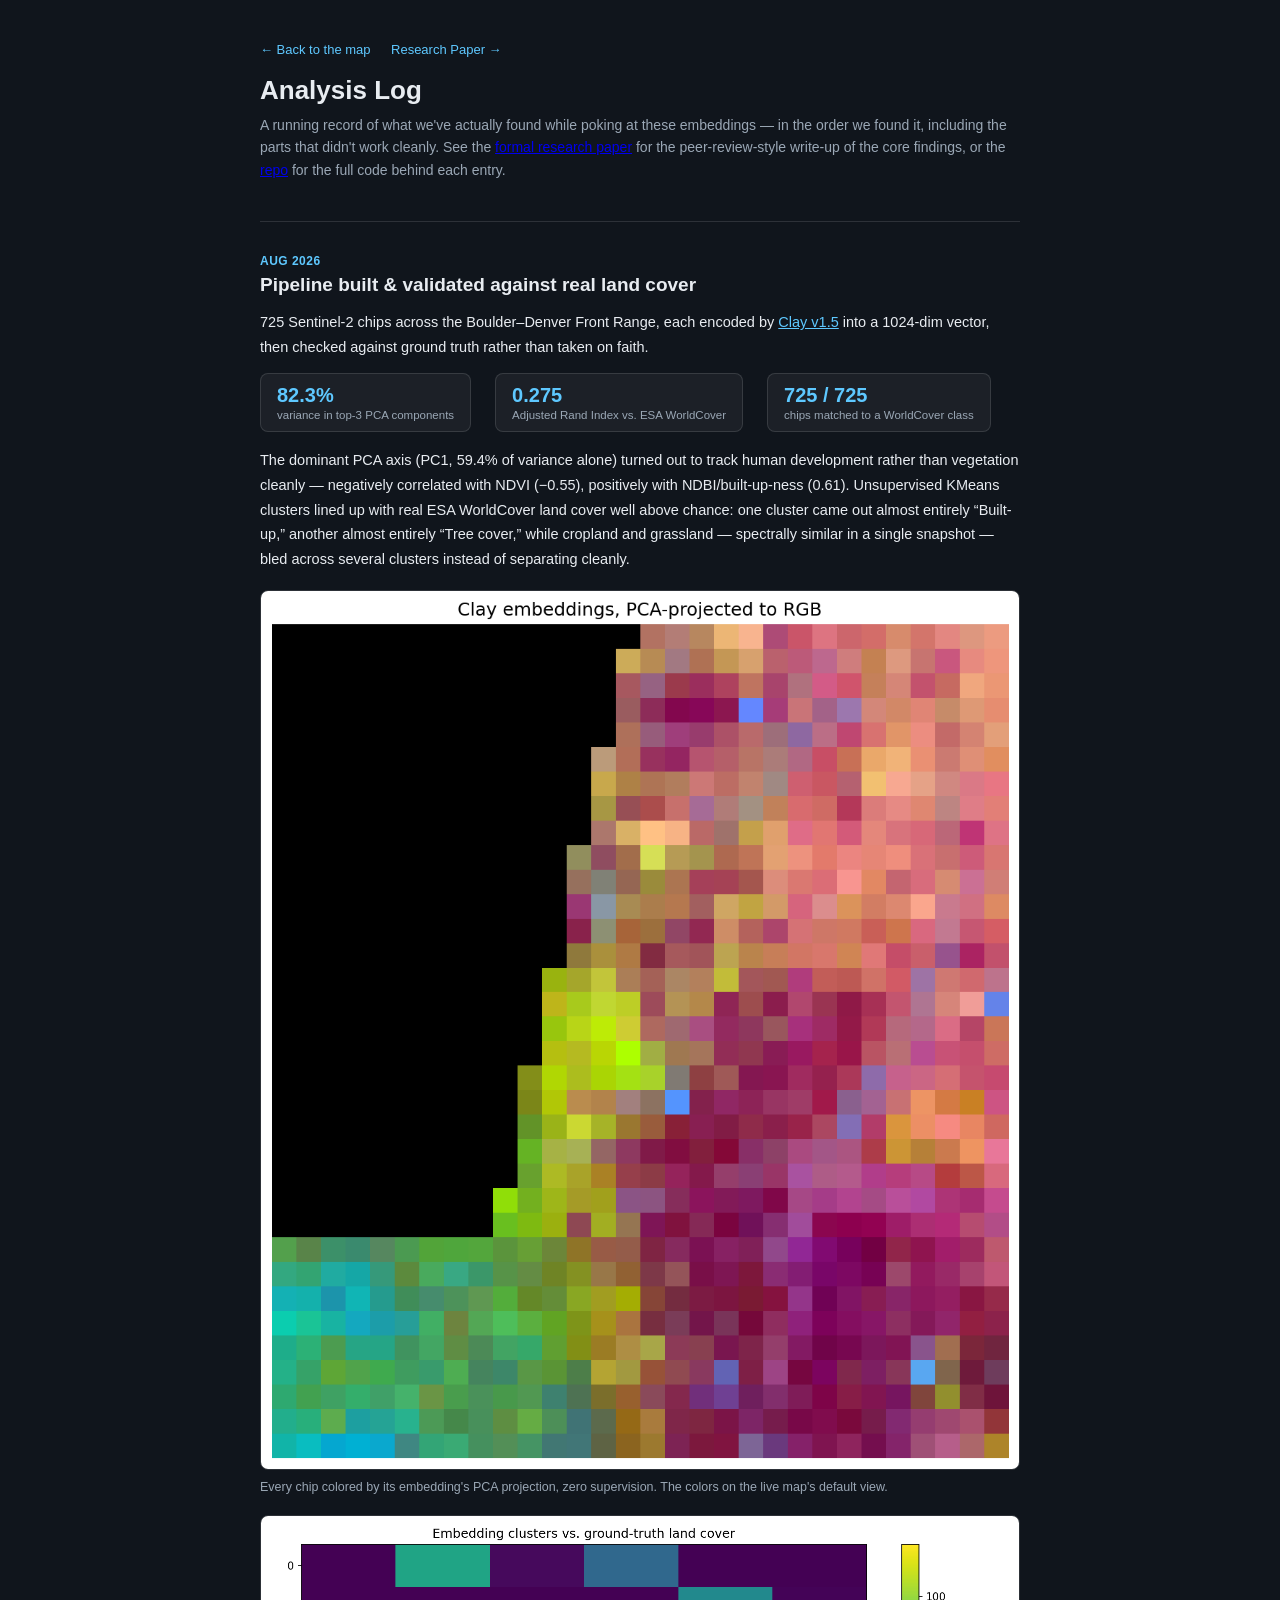
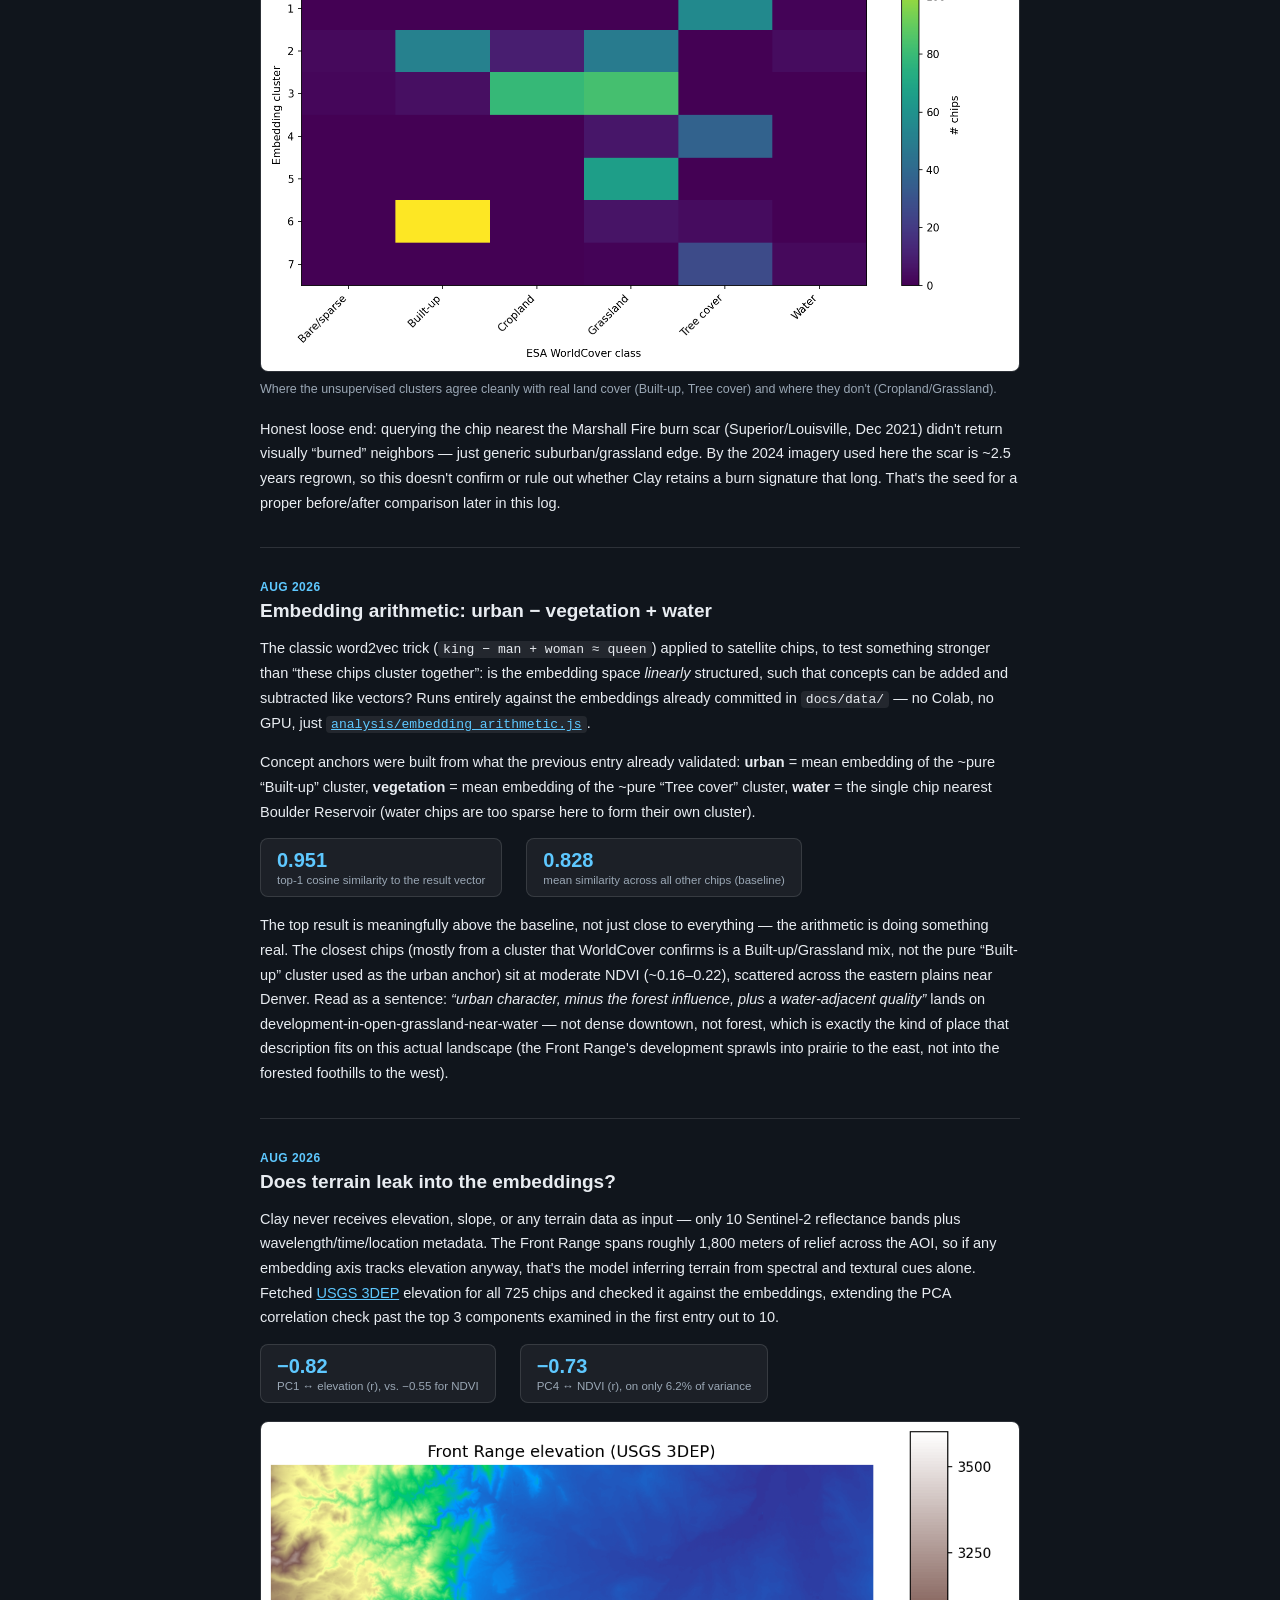
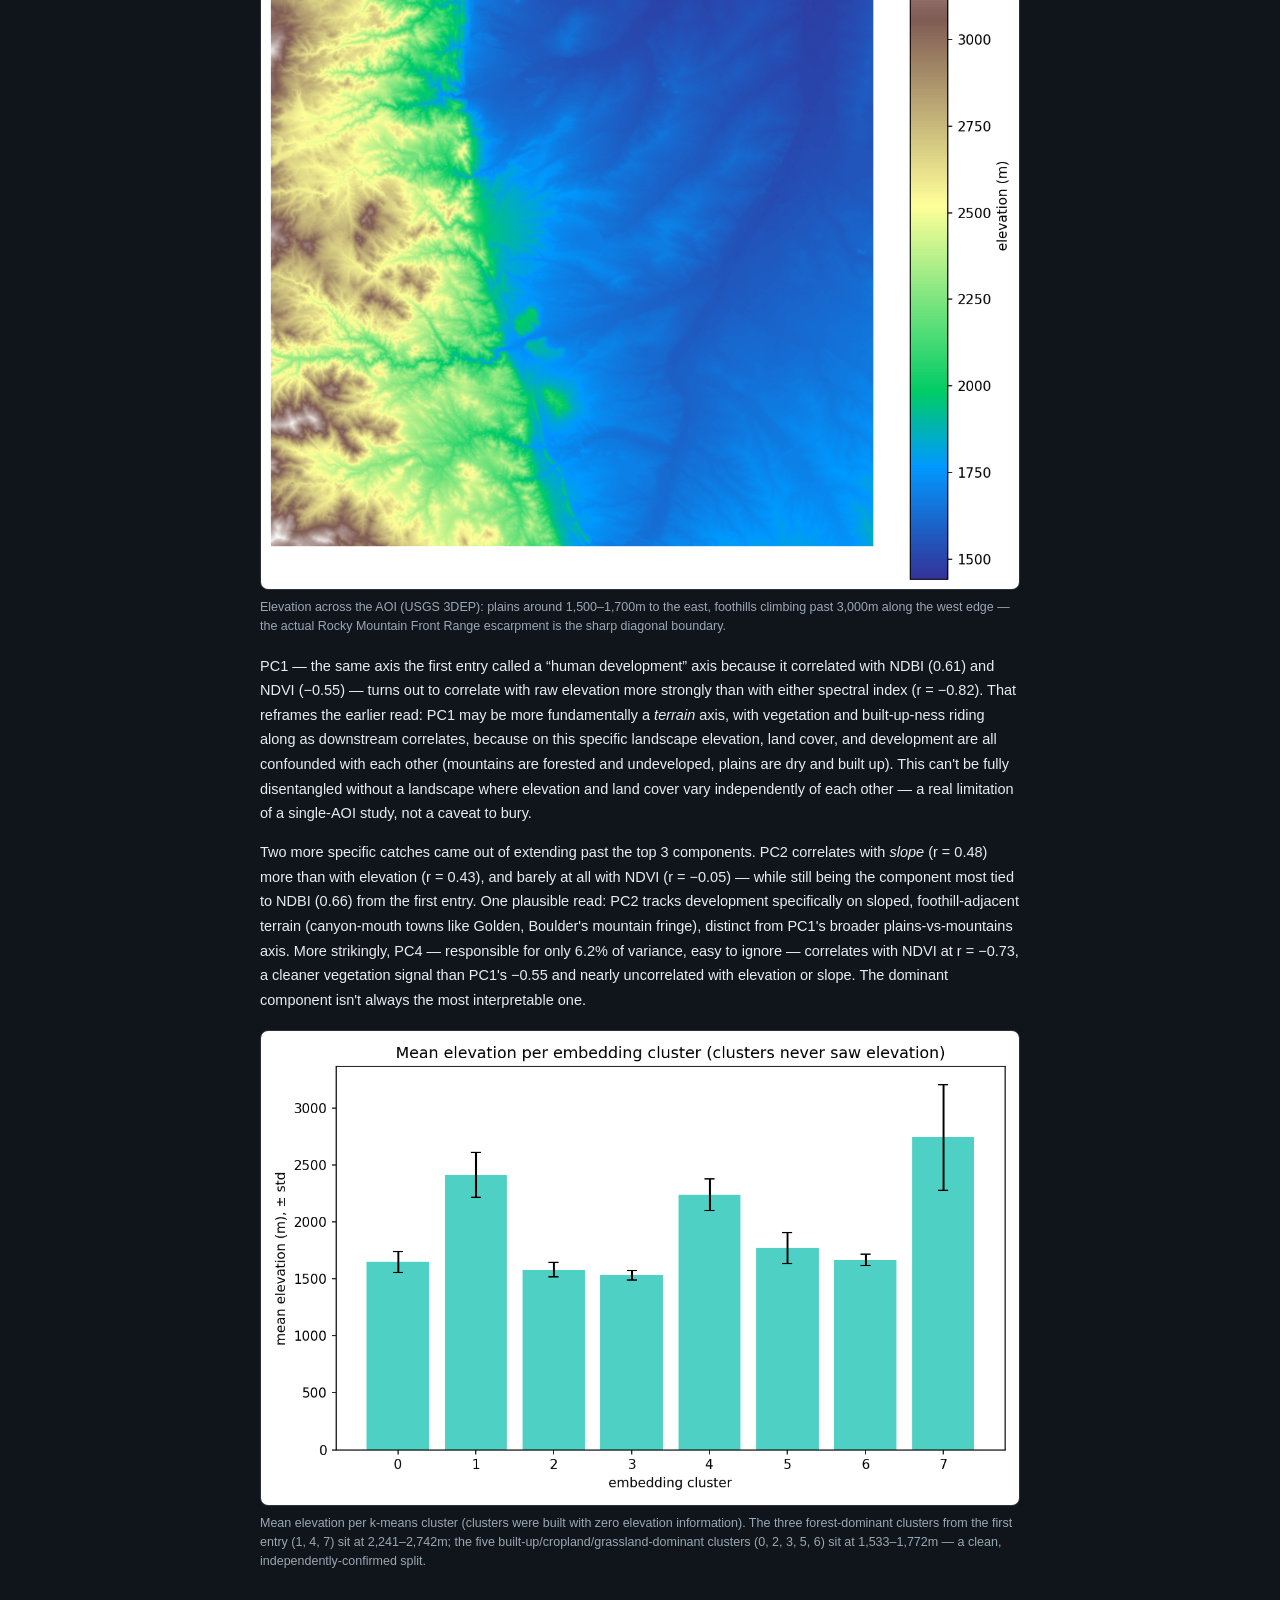
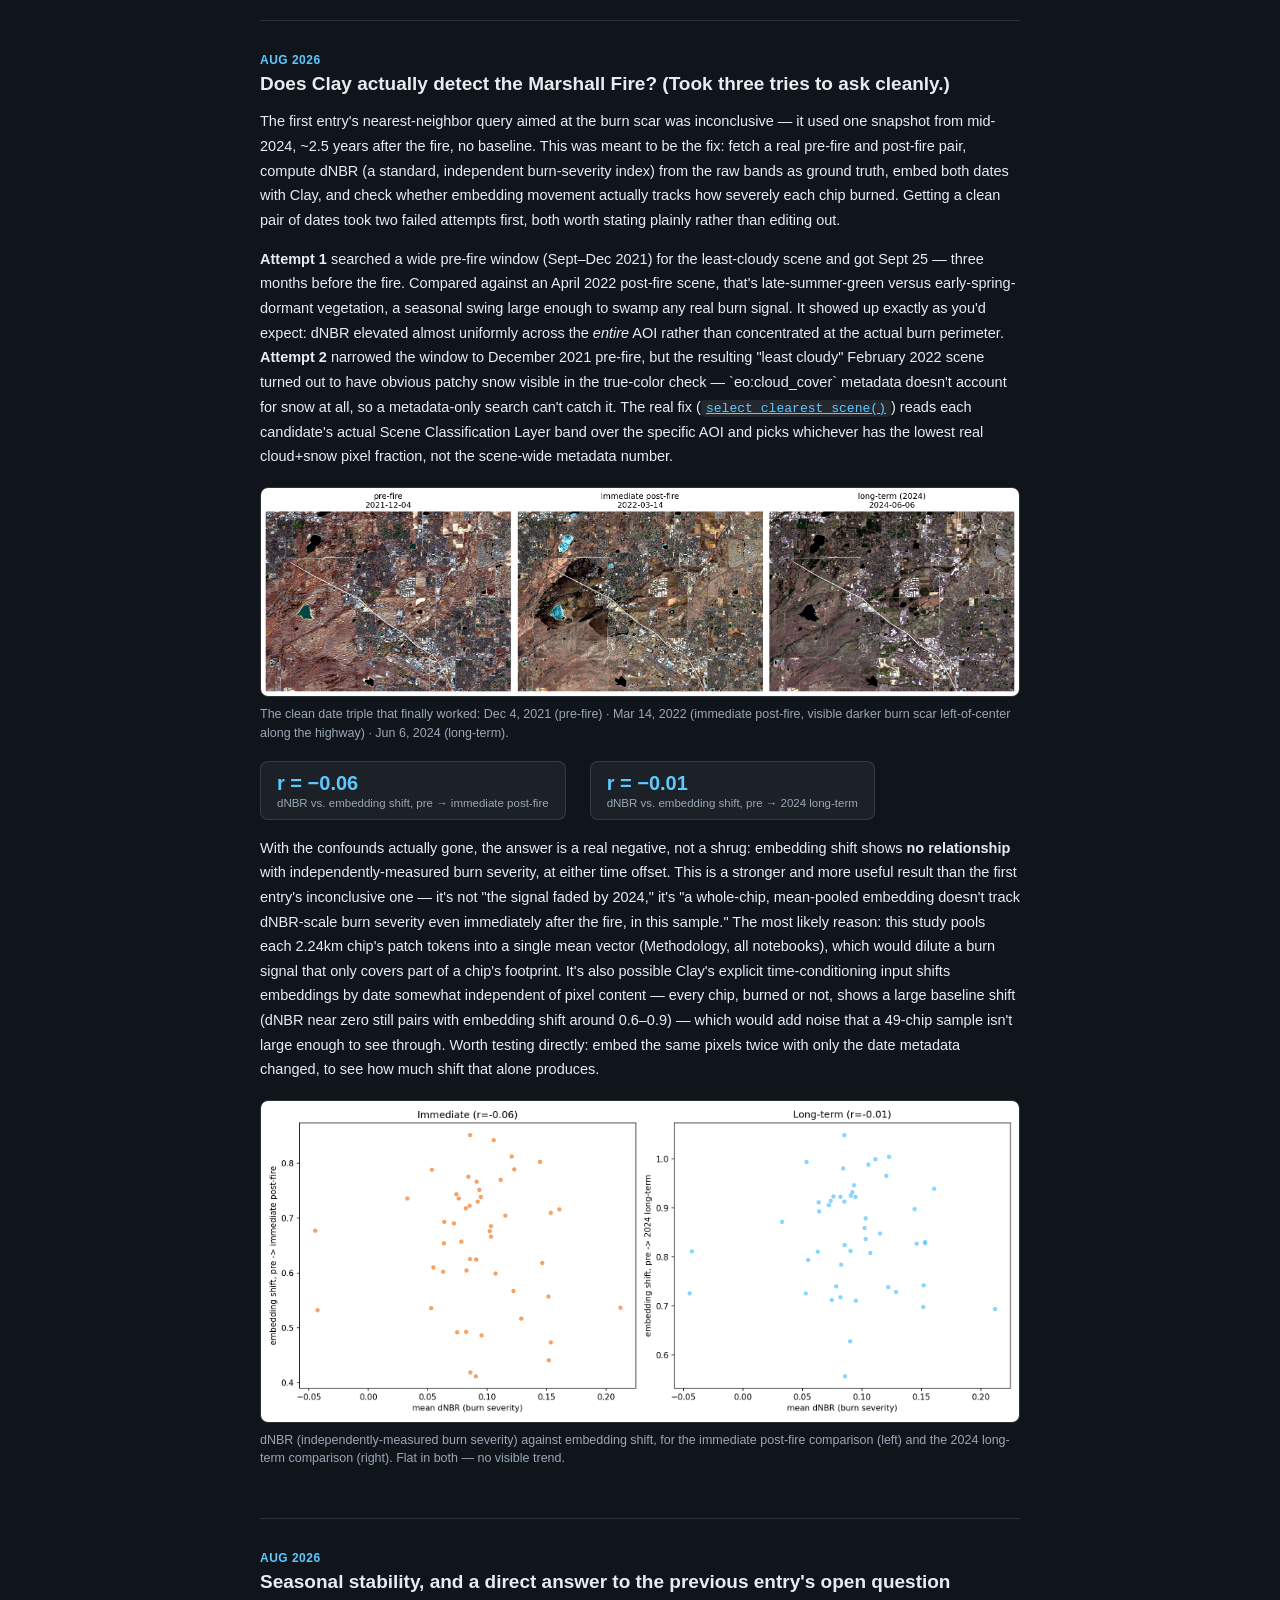
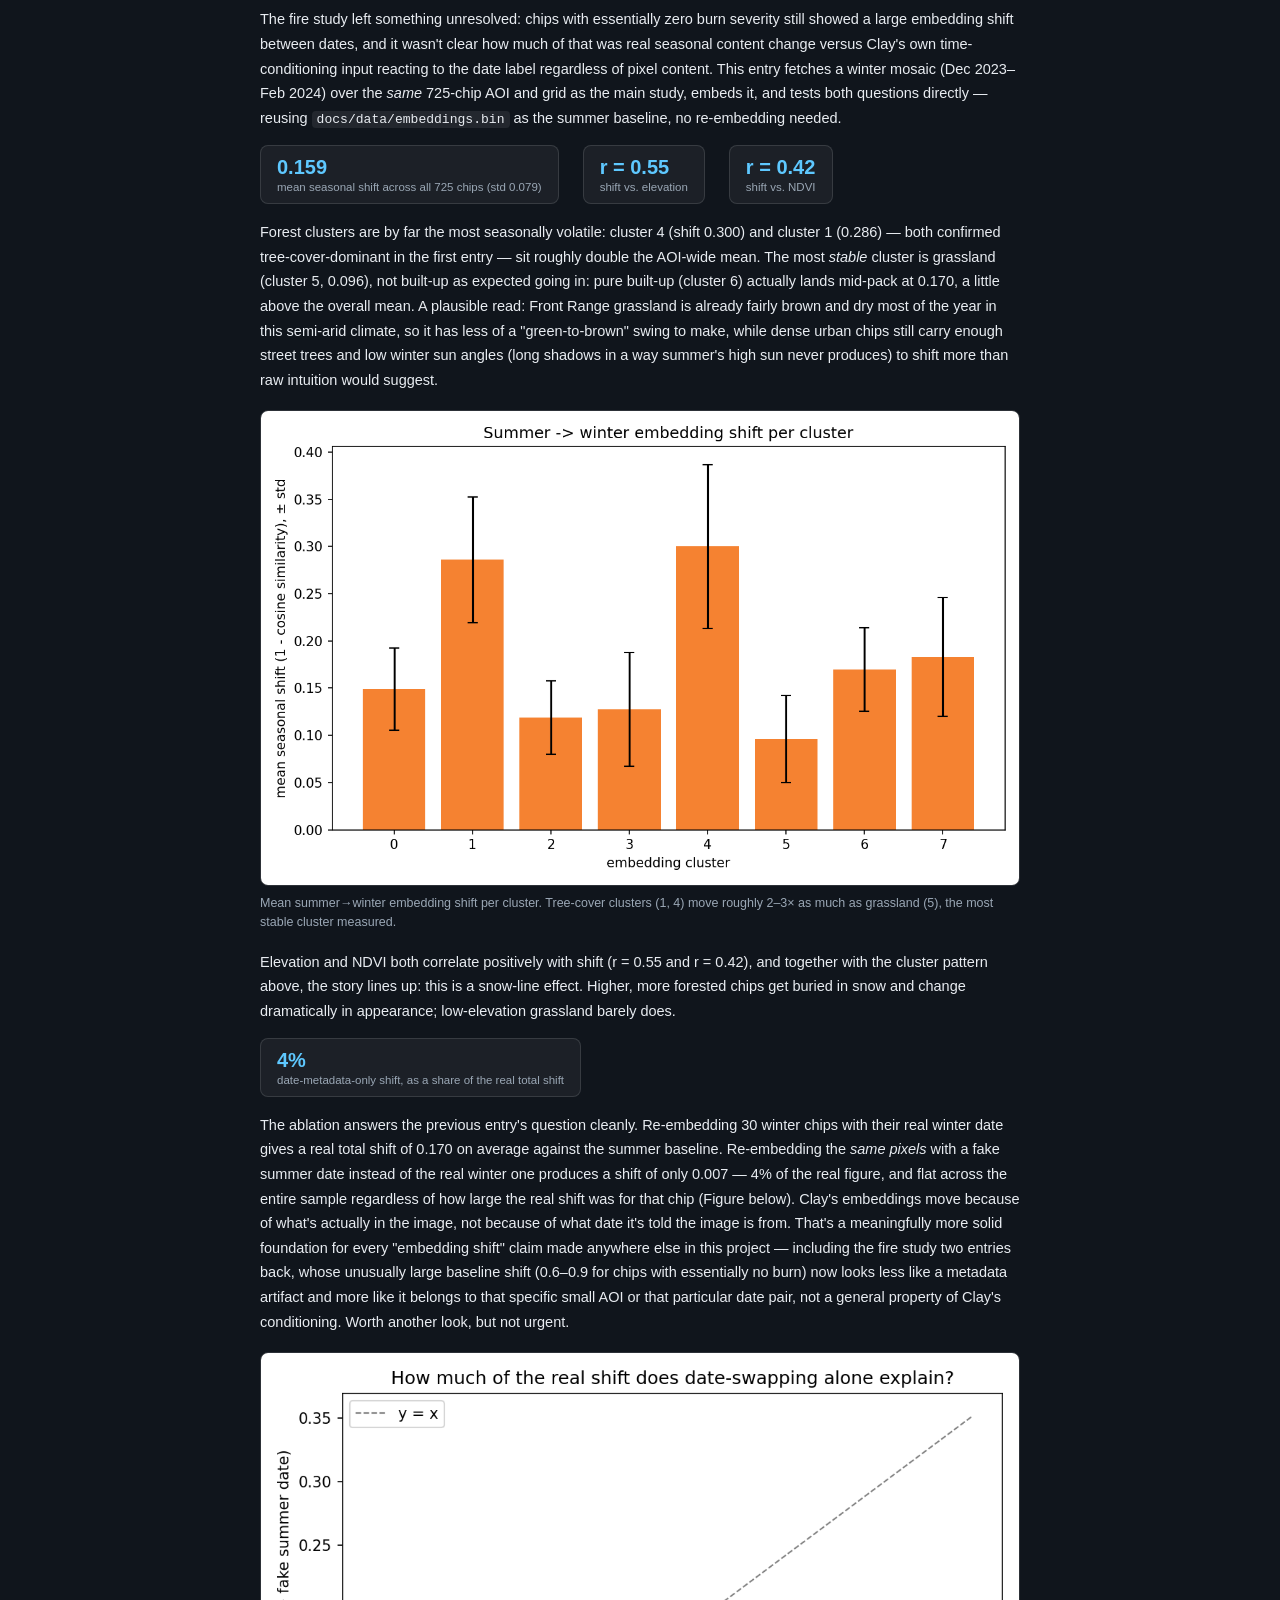
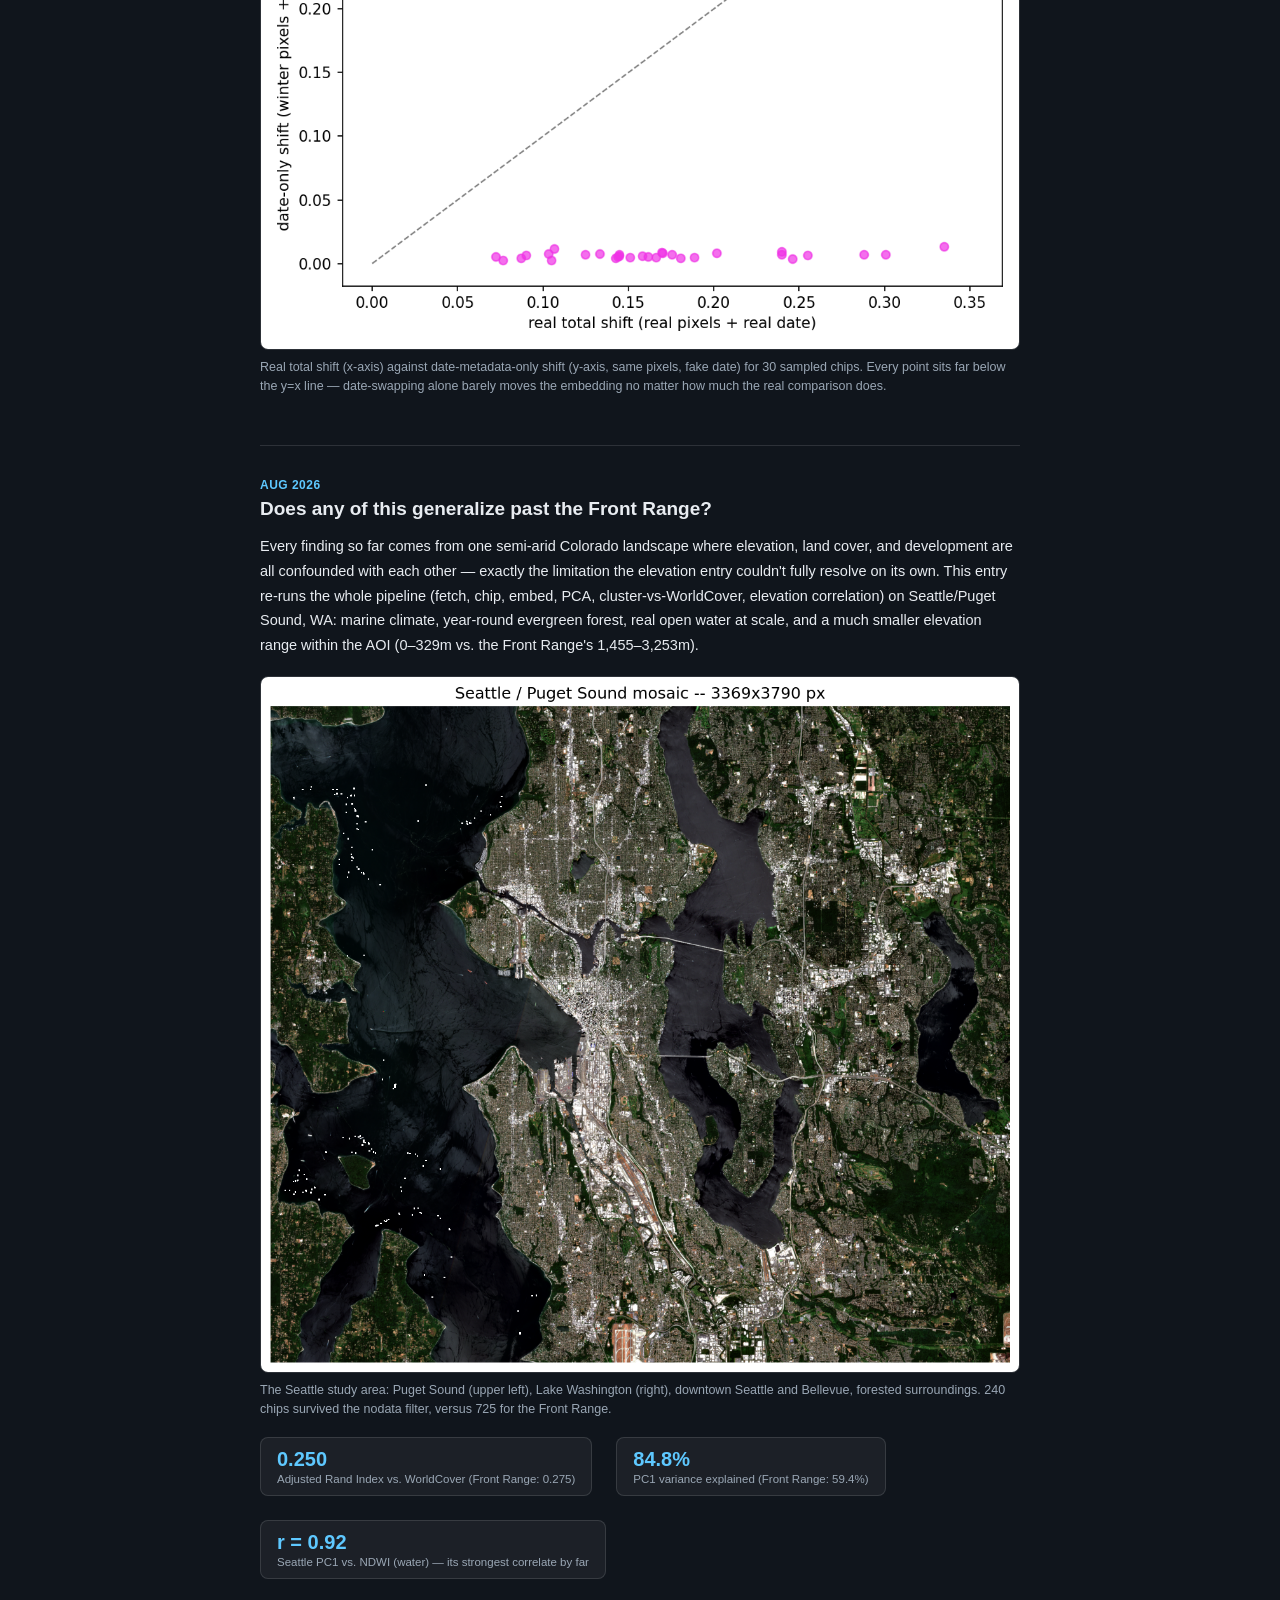
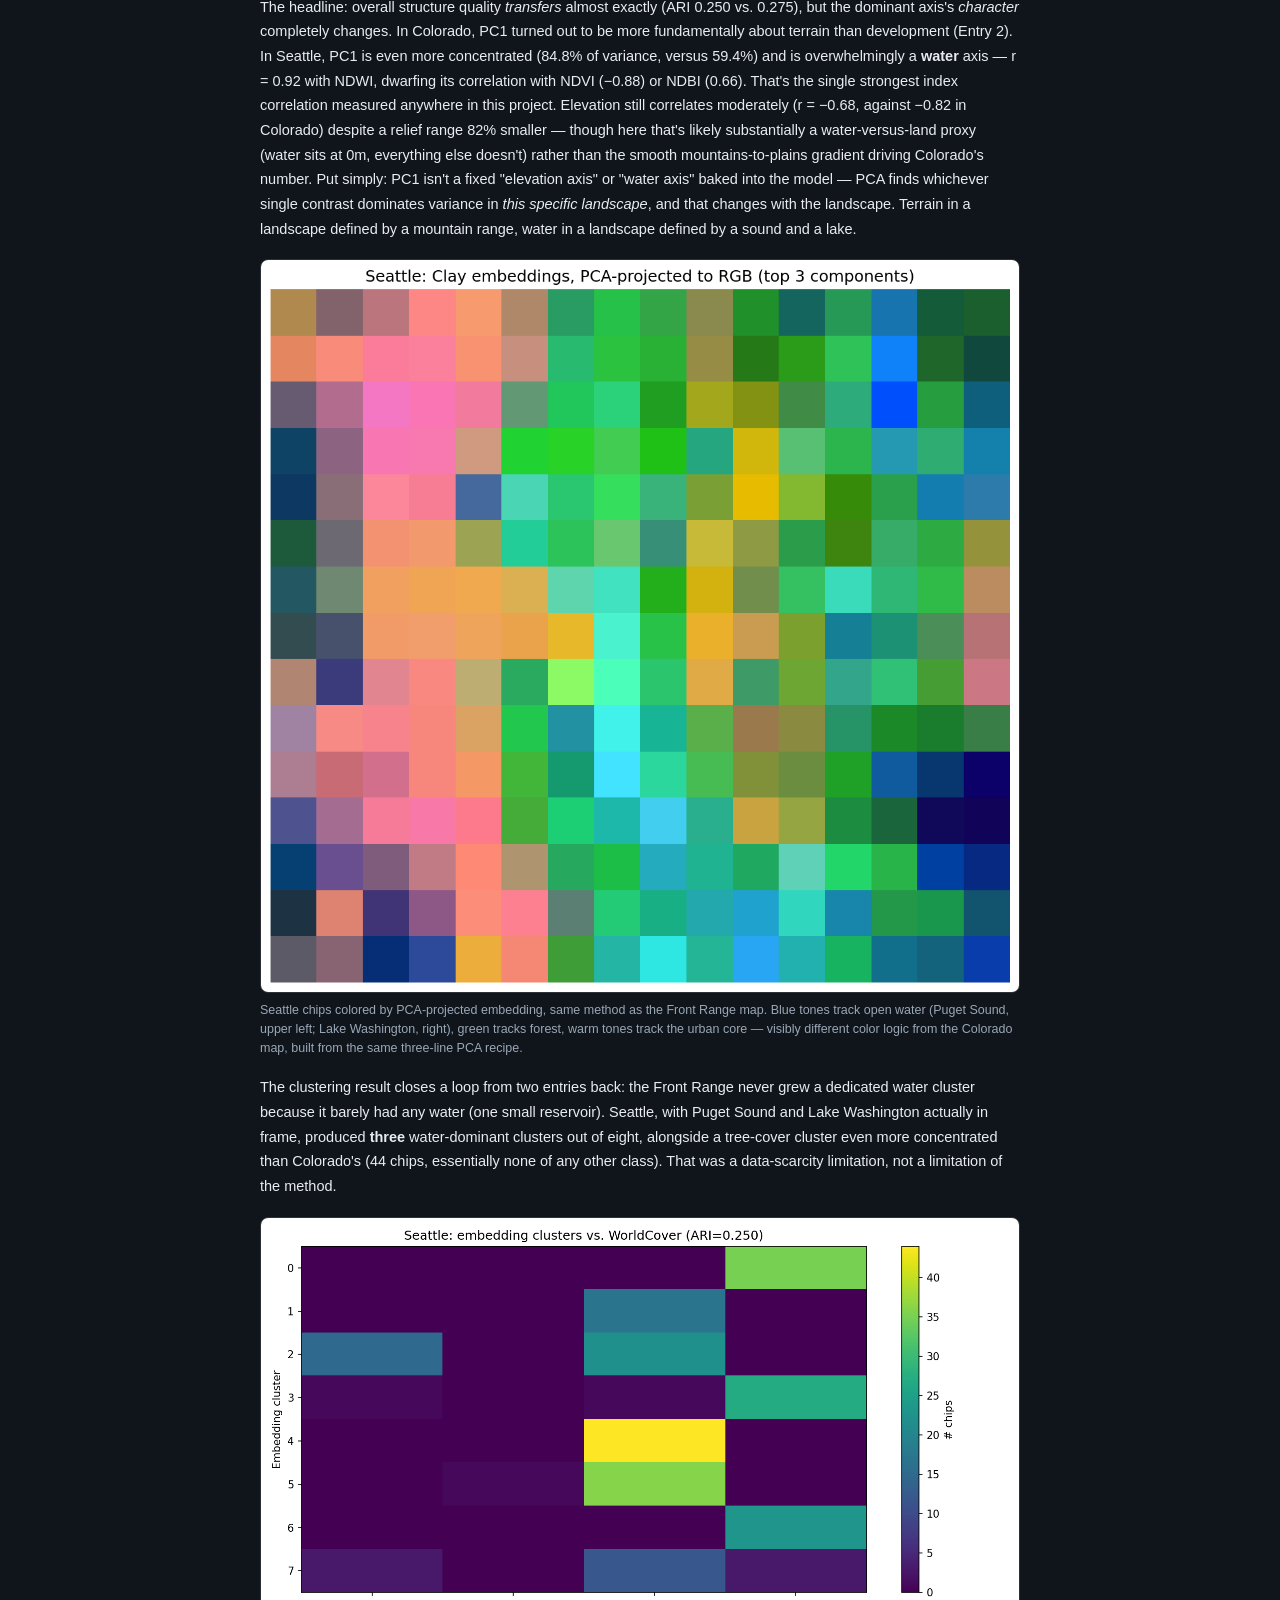
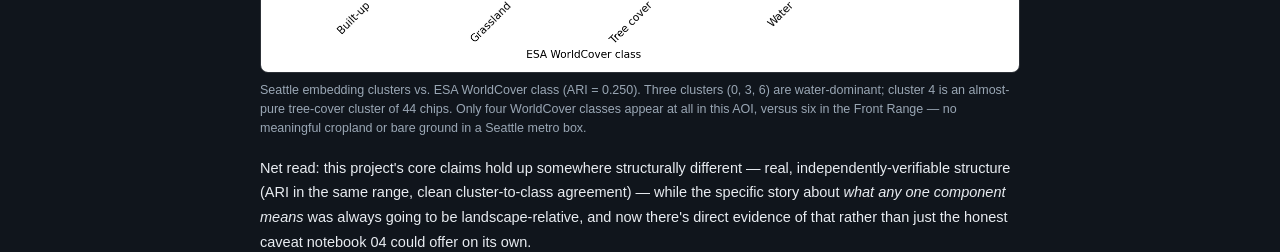
==== commit 14ed11fe: "Write up the cross-region generalization result: structure transfers, meaning doesn't Real results f" ====
--- a/docs/log.html
+++ b/docs/log.html
@@ -286,6 +286,75 @@
         <figcaption>Real total shift (x-axis) against date-metadata-only shift (y-axis, same pixels, fake date) for 30 sampled chips. Every point sits far below the y=x line &mdash; date-swapping alone barely moves the embedding no matter how much the real comparison does.</figcaption>
       </figure>
     </section>
+
+    <section class="entry">
+      <div class="entry-date">Aug 2026</div>
+      <h2>Does any of this generalize past the Front Range?</h2>
+      <p>
+        Every finding so far comes from one semi-arid Colorado landscape where elevation, land
+        cover, and development are all confounded with each other &mdash; exactly the limitation
+        the elevation entry couldn't fully resolve on its own. This entry re-runs the whole
+        pipeline (fetch, chip, embed, PCA, cluster-vs-WorldCover, elevation correlation) on
+        Seattle/Puget Sound, WA: marine climate, year-round evergreen forest, real open water at
+        scale, and a much smaller elevation range within the AOI (0&ndash;329m vs. the Front
+        Range's 1,455&ndash;3,253m).
+      </p>
+
+      <figure>
+        <img src="figures/seattle_true_color.png" alt="True-color Sentinel-2 mosaic of Seattle and Puget Sound">
+        <figcaption>The Seattle study area: Puget Sound (upper left), Lake Washington (right), downtown Seattle and Bellevue, forested surroundings. 240 chips survived the nodata filter, versus 725 for the Front Range.</figcaption>
+      </figure>
+
+      <div class="metric-row">
+        <div class="metric"><div class="value">0.250</div><div class="label">Adjusted Rand Index vs. WorldCover (Front Range: 0.275)</div></div>
+        <div class="metric"><div class="value">84.8%</div><div class="label">PC1 variance explained (Front Range: 59.4%)</div></div>
+        <div class="metric"><div class="value">r = 0.92</div><div class="label">Seattle PC1 vs. NDWI (water) &mdash; its strongest correlate by far</div></div>
+      </div>
+
+      <p>
+        The headline: overall structure quality <em>transfers</em> almost exactly (ARI 0.250 vs.
+        0.275), but the dominant axis's <em>character</em> completely changes. In Colorado, PC1
+        turned out to be more fundamentally about terrain than development (Entry 2). In Seattle,
+        PC1 is even more concentrated (84.8% of variance, versus 59.4%) and is overwhelmingly a
+        <strong>water</strong> axis &mdash; r = 0.92 with NDWI, dwarfing its correlation with NDVI
+        (&minus;0.88) or NDBI (0.66). That's the single strongest index correlation measured
+        anywhere in this project. Elevation still correlates moderately (r = &minus;0.68, against
+        &minus;0.82 in Colorado) despite a relief range 82% smaller &mdash; though here that's
+        likely substantially a water-versus-land proxy (water sits at 0m, everything else doesn't)
+        rather than the smooth mountains-to-plains gradient driving Colorado's number. Put simply:
+        PC1 isn't a fixed "elevation axis" or "water axis" baked into the model &mdash; PCA finds
+        whichever single contrast dominates variance in <em>this specific landscape</em>, and that
+        changes with the landscape. Terrain in a landscape defined by a mountain range, water in a
+        landscape defined by a sound and a lake.
+      </p>
+
+      <figure>
+        <img src="figures/seattle_pca_semantic_map.png" alt="PCA-projected semantic map of Seattle and Puget Sound">
+        <figcaption>Seattle chips colored by PCA-projected embedding, same method as the Front Range map. Blue tones track open water (Puget Sound, upper left; Lake Washington, right), green tracks forest, warm tones track the urban core &mdash; visibly different color logic from the Colorado map, built from the same three-line PCA recipe.</figcaption>
+      </figure>
+
+      <p>
+        The clustering result closes a loop from two entries back: the Front Range never grew a
+        dedicated water cluster because it barely had any water (one small reservoir). Seattle,
+        with Puget Sound and Lake Washington actually in frame, produced <strong>three</strong>
+        water-dominant clusters out of eight, alongside a tree-cover cluster even more concentrated
+        than Colorado's (44 chips, essentially none of any other class). That was a data-scarcity
+        limitation, not a limitation of the method.
+      </p>
+
+      <figure>
+        <img src="figures/seattle_cluster_vs_worldcover.png" alt="Confusion matrix of Seattle embedding clusters against WorldCover classes">
+        <figcaption>Seattle embedding clusters vs. ESA WorldCover class (ARI = 0.250). Three clusters (0, 3, 6) are water-dominant; cluster 4 is an almost-pure tree-cover cluster of 44 chips. Only four WorldCover classes appear at all in this AOI, versus six in the Front Range &mdash; no meaningful cropland or bare ground in a Seattle metro box.</figcaption>
+      </figure>
+
+      <p>
+        Net read: this project's core claims hold up somewhere structurally different &mdash;
+        real, independently-verifiable structure (ARI in the same range, clean cluster-to-class
+        agreement) &mdash; while the specific story about <em>what any one component means</em>
+        was always going to be landscape-relative, and now there's direct evidence of that rather
+        than just the honest caveat notebook 04 could offer on its own.
+      </p>
+    </section>
   </div>
 </body>
 </html>
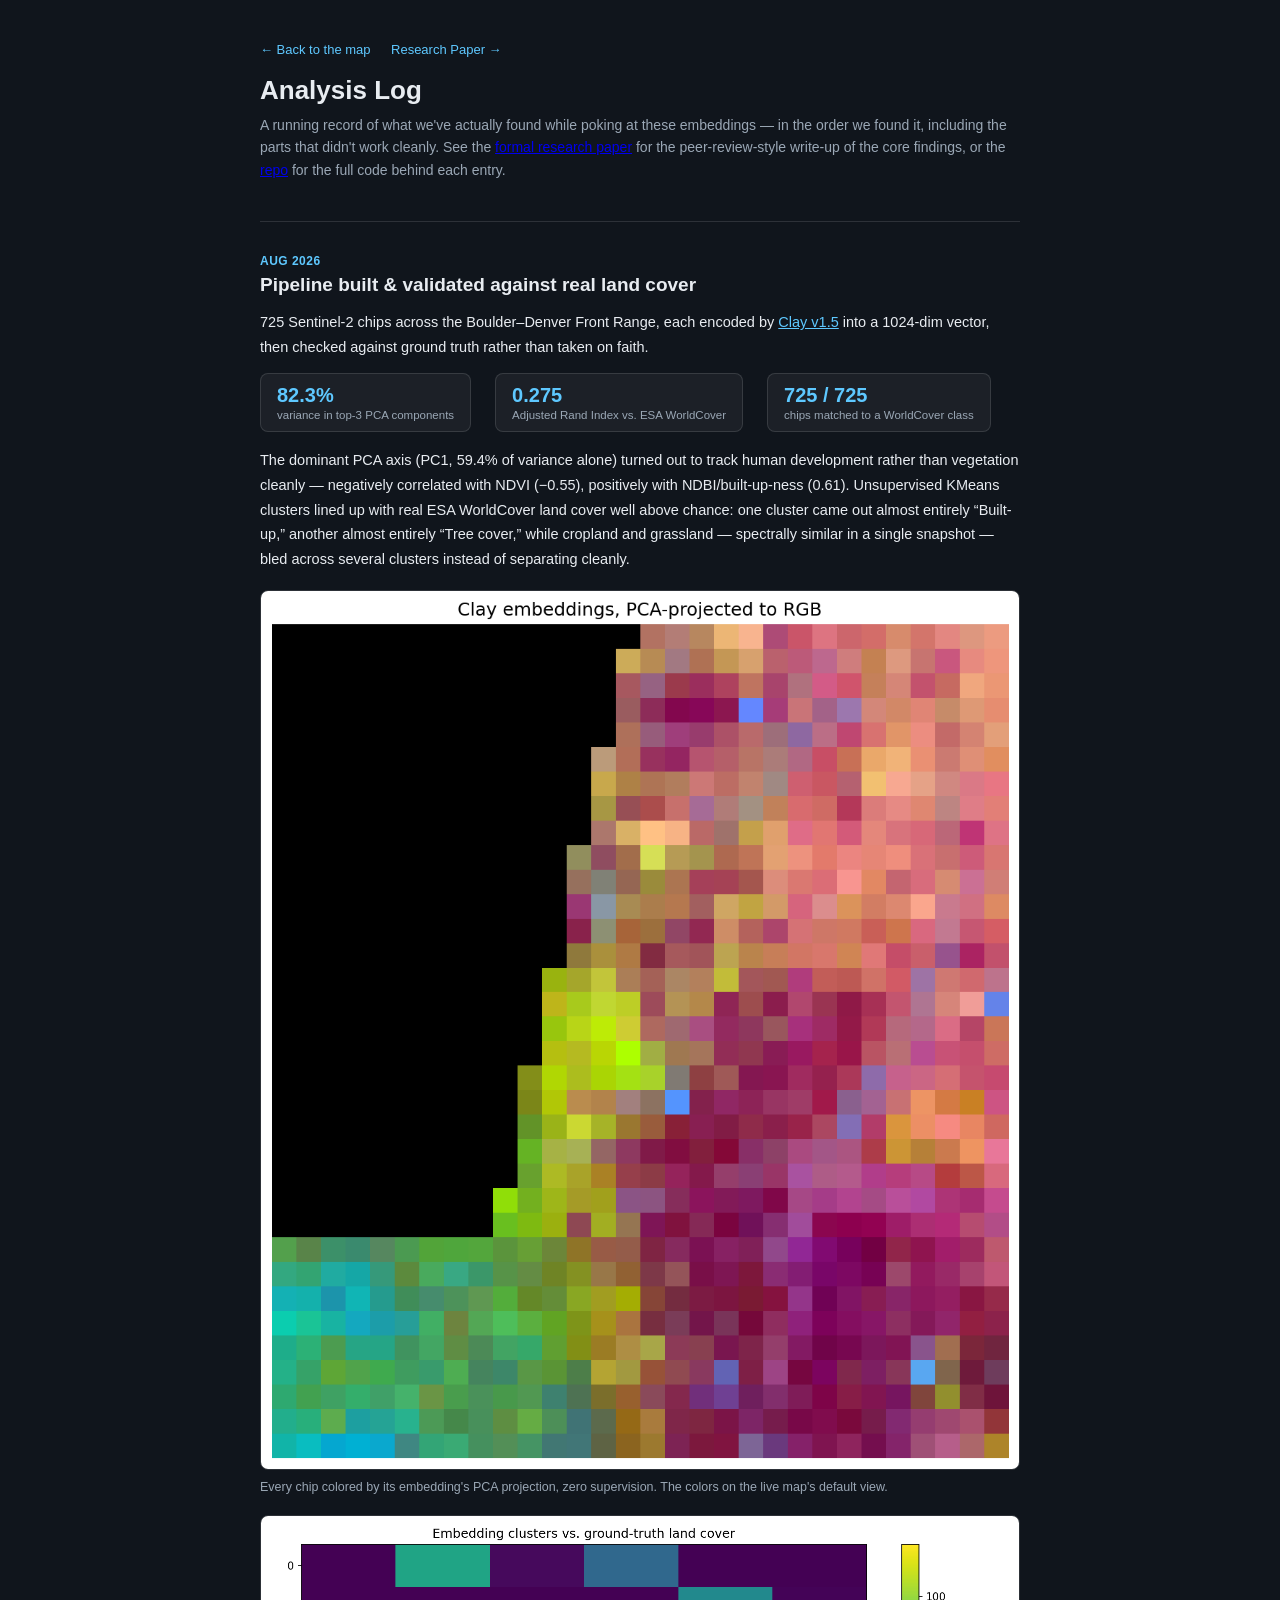
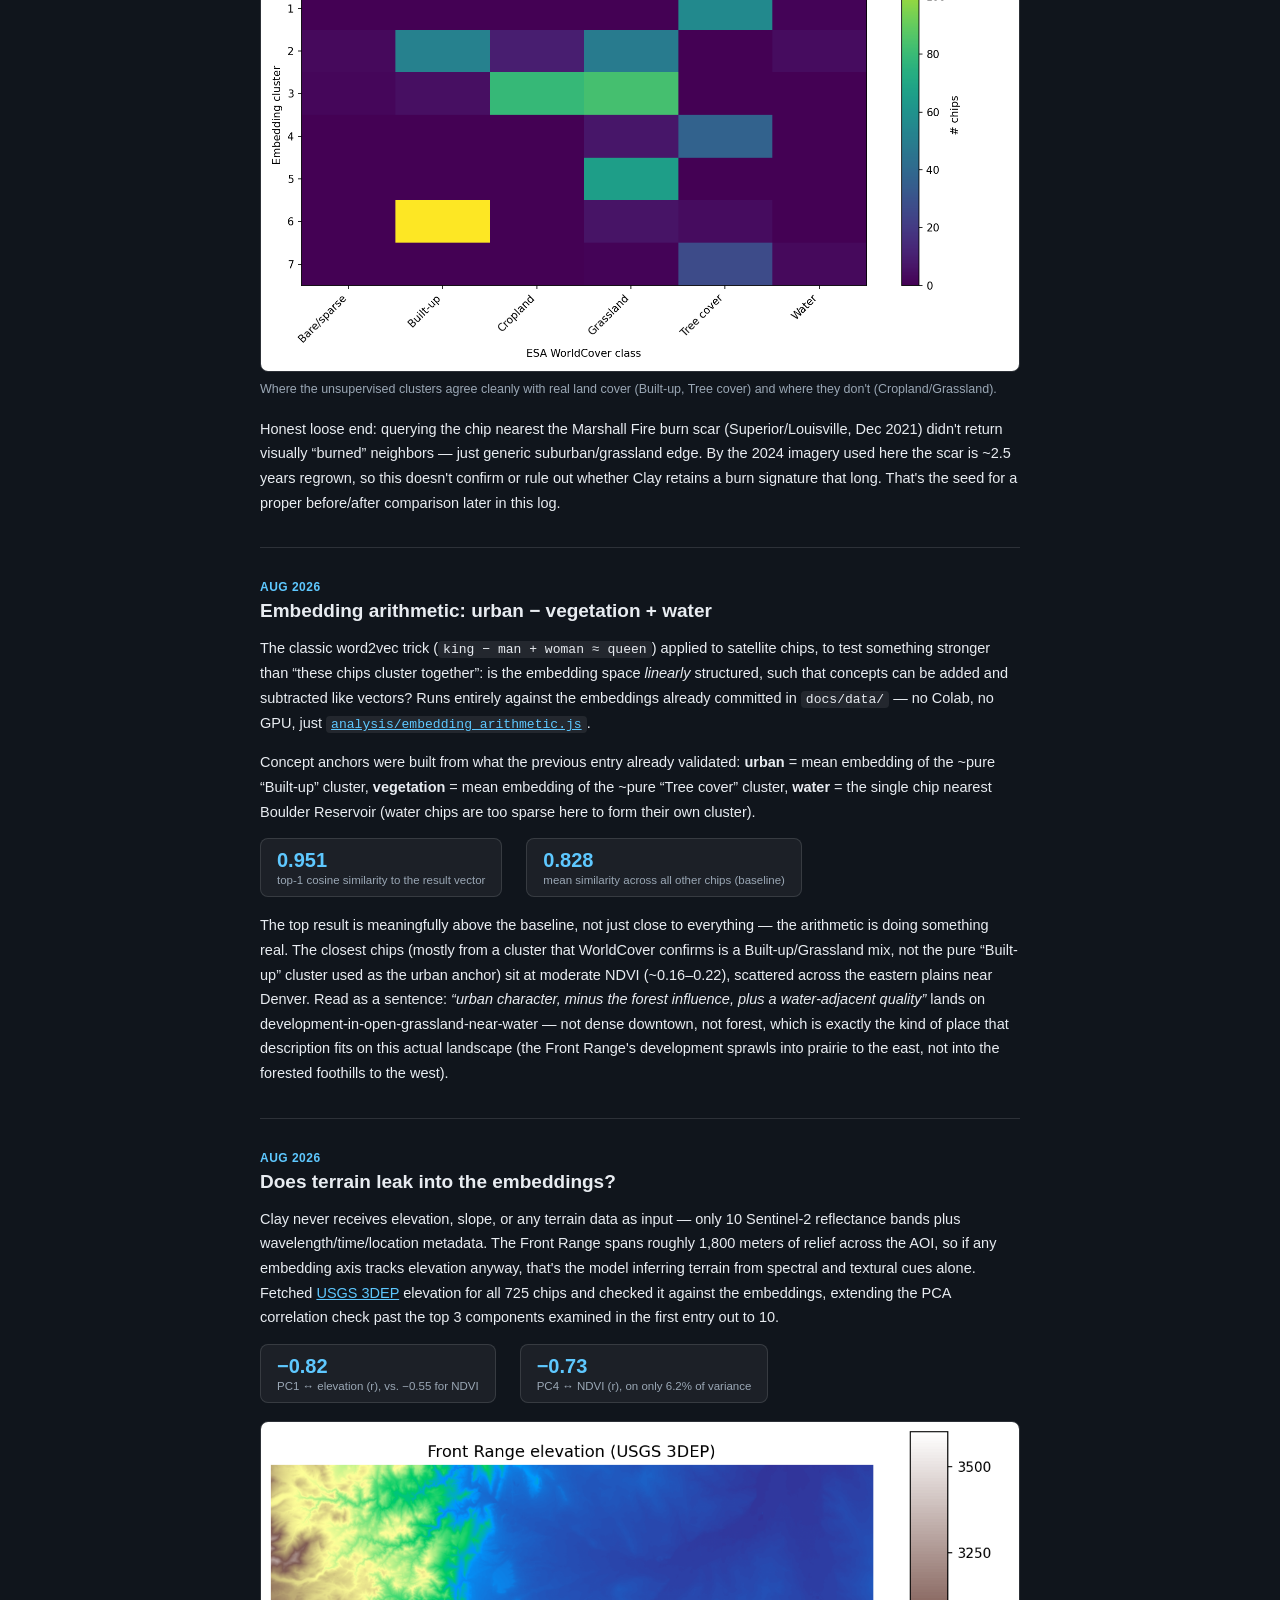
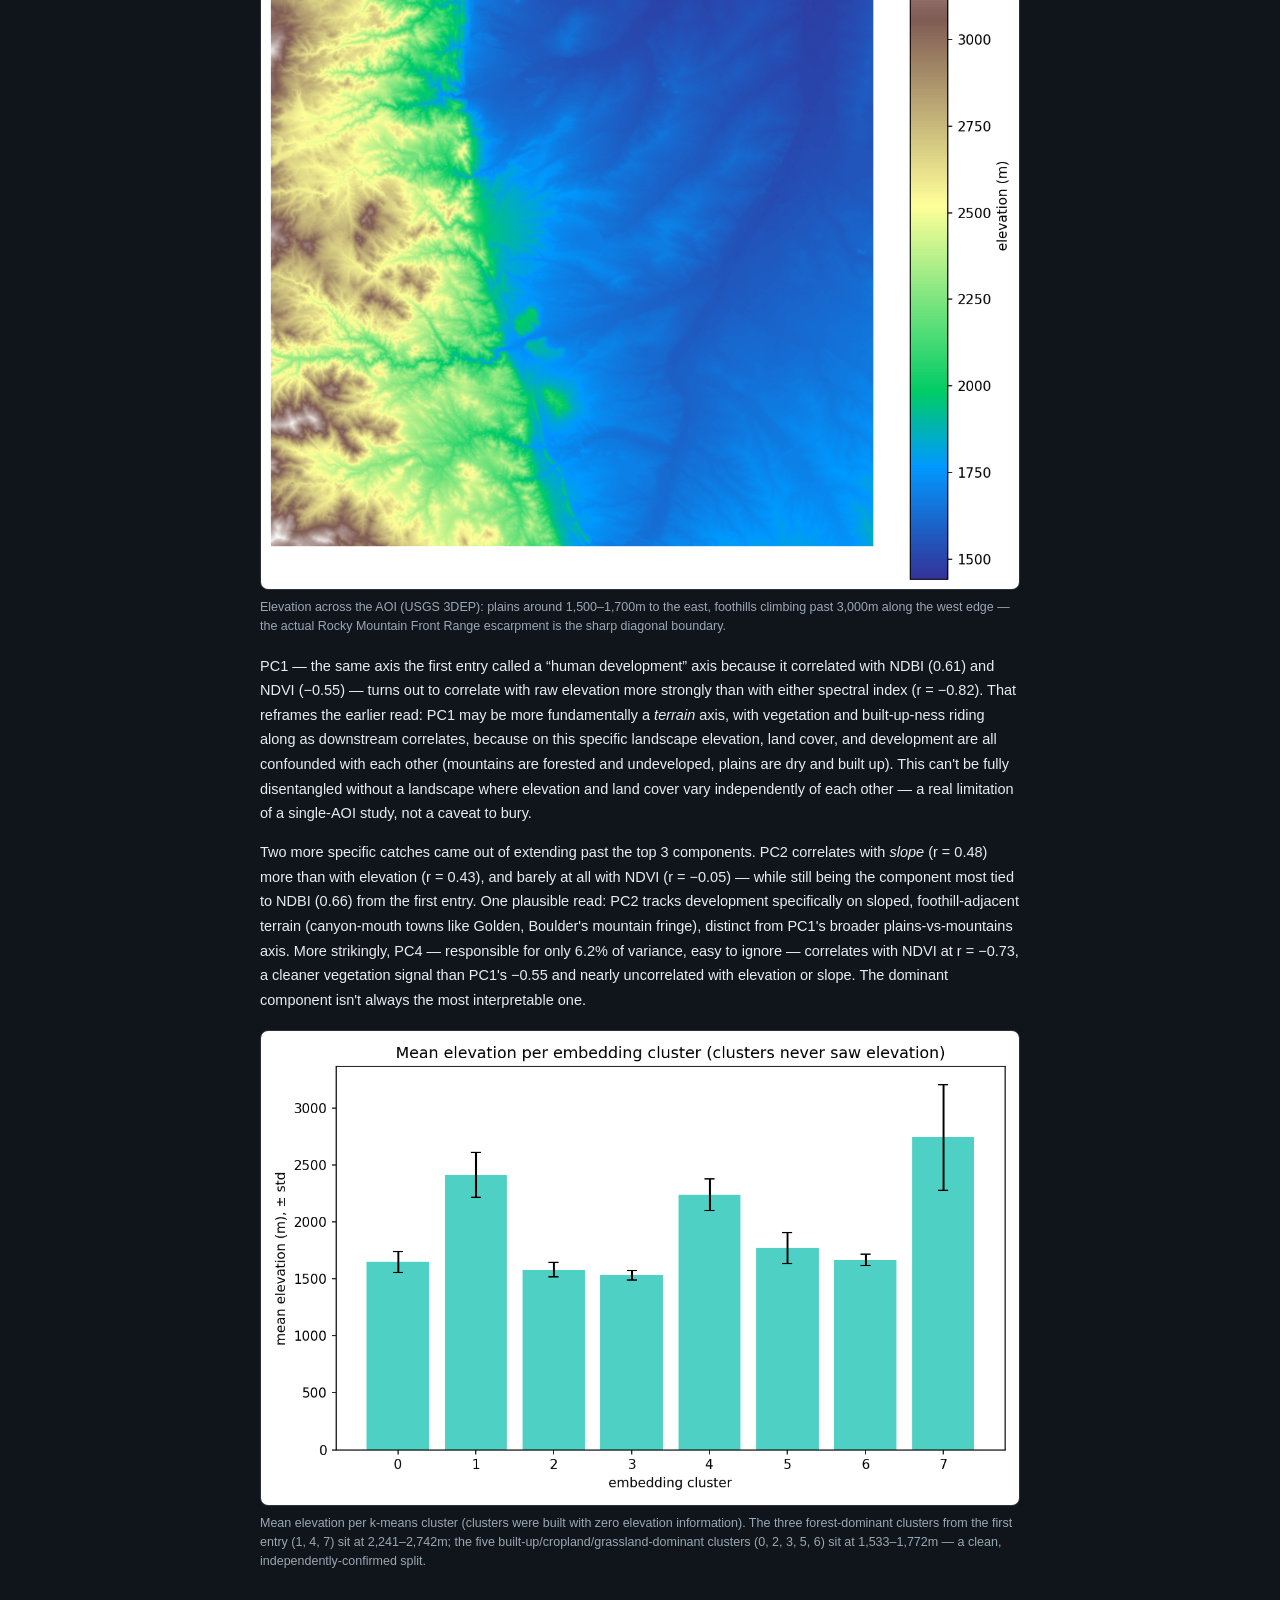
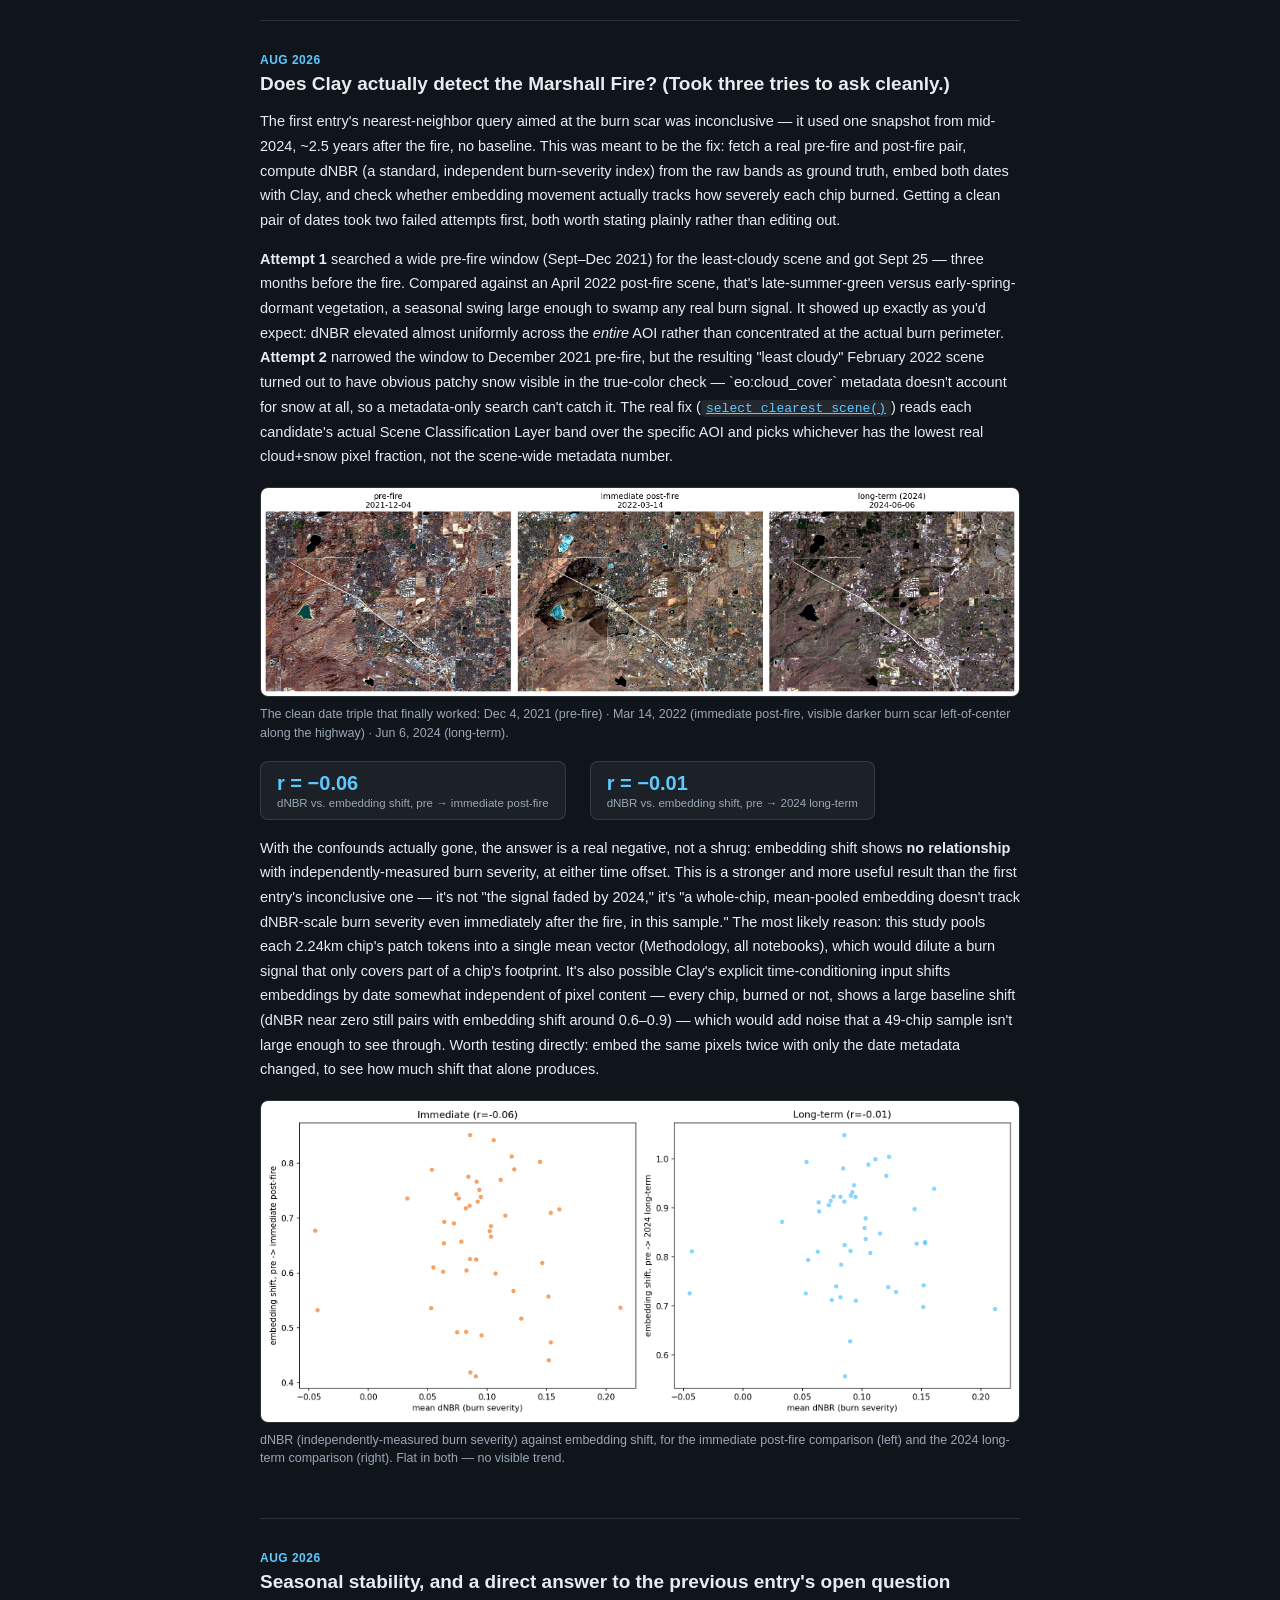
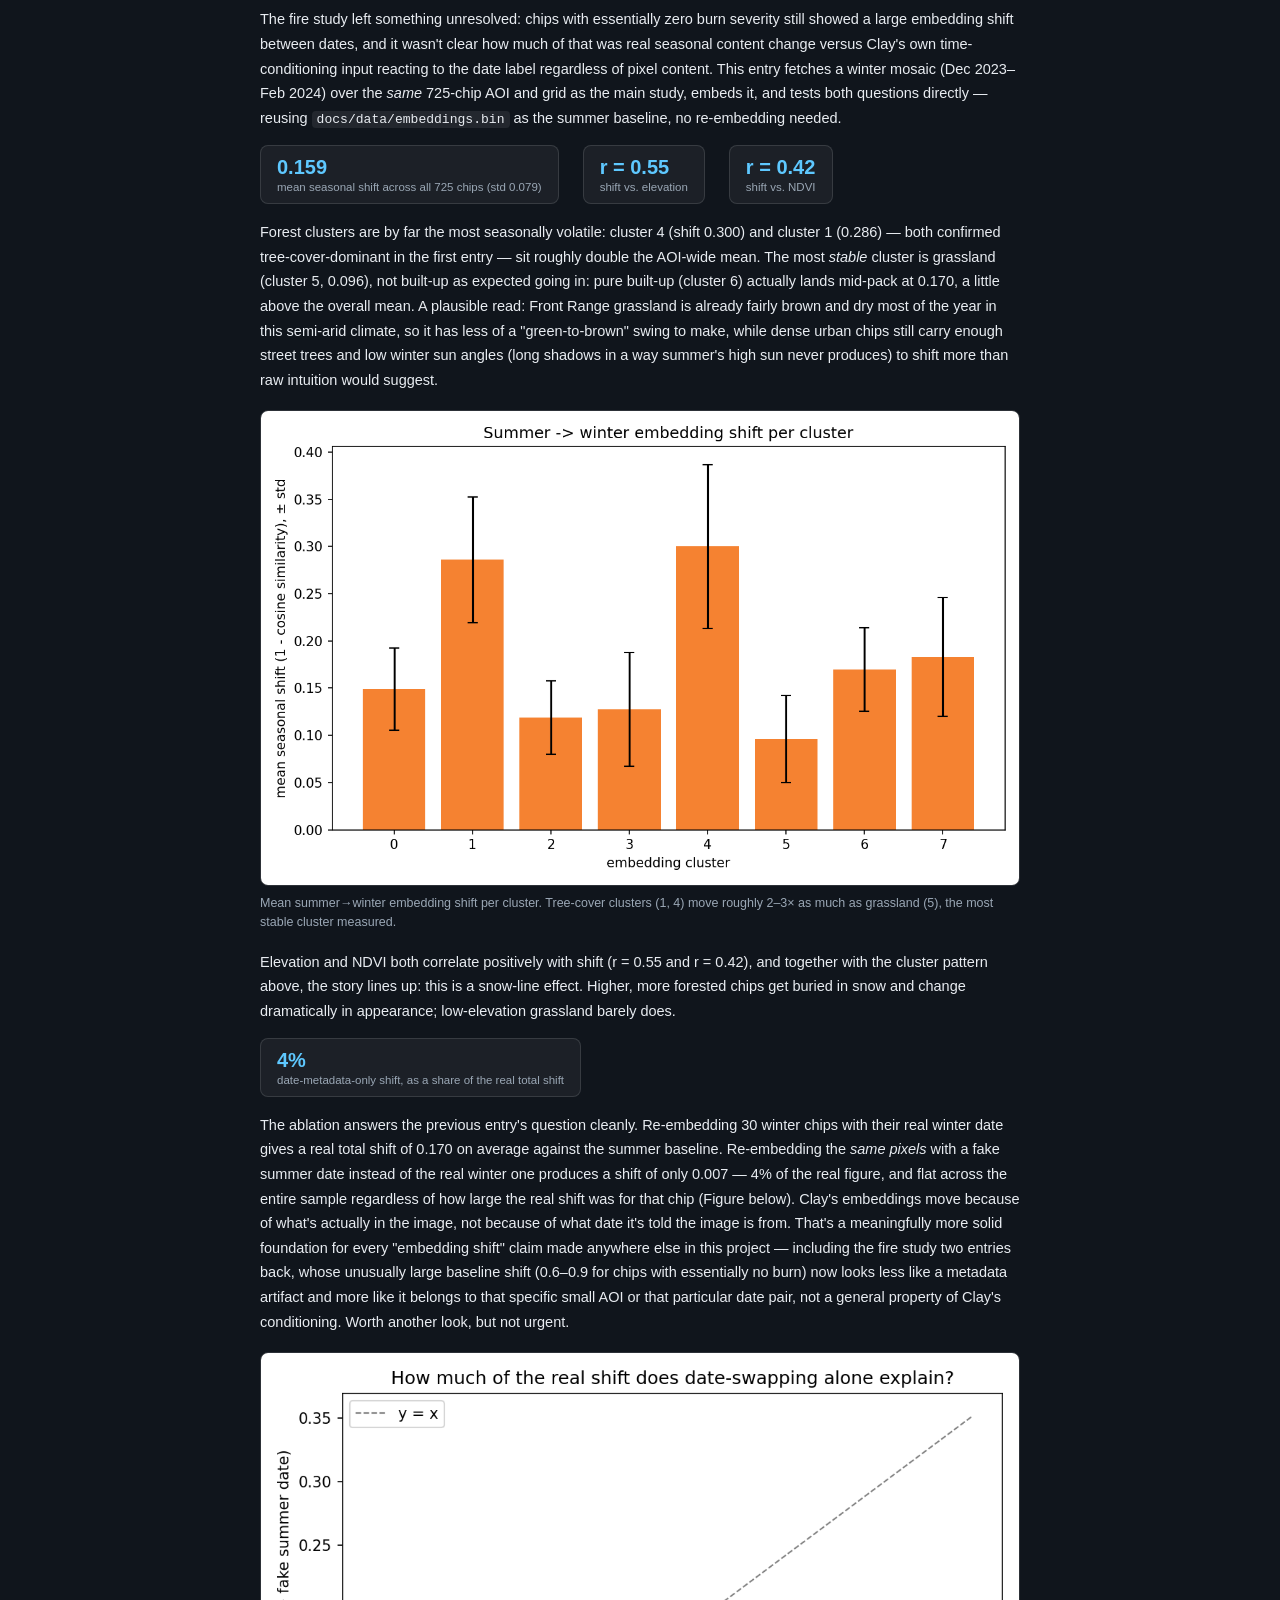
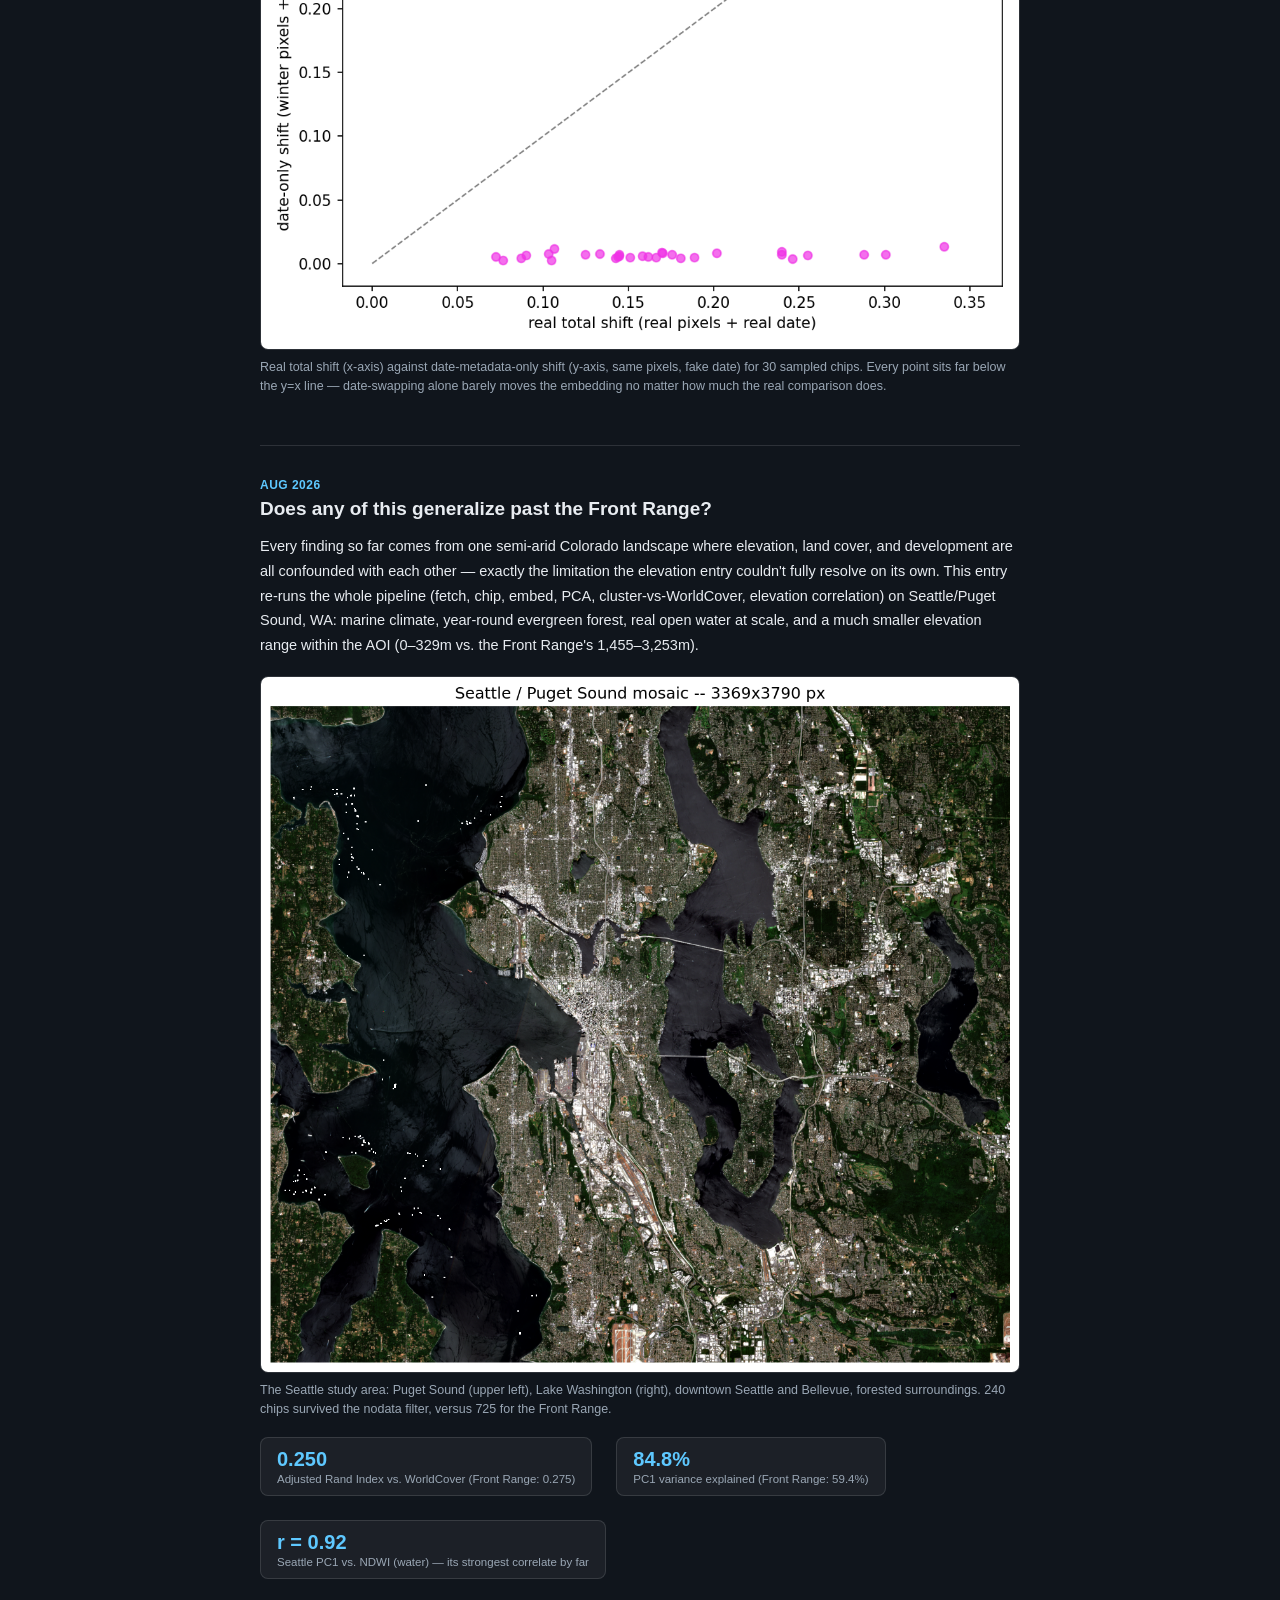
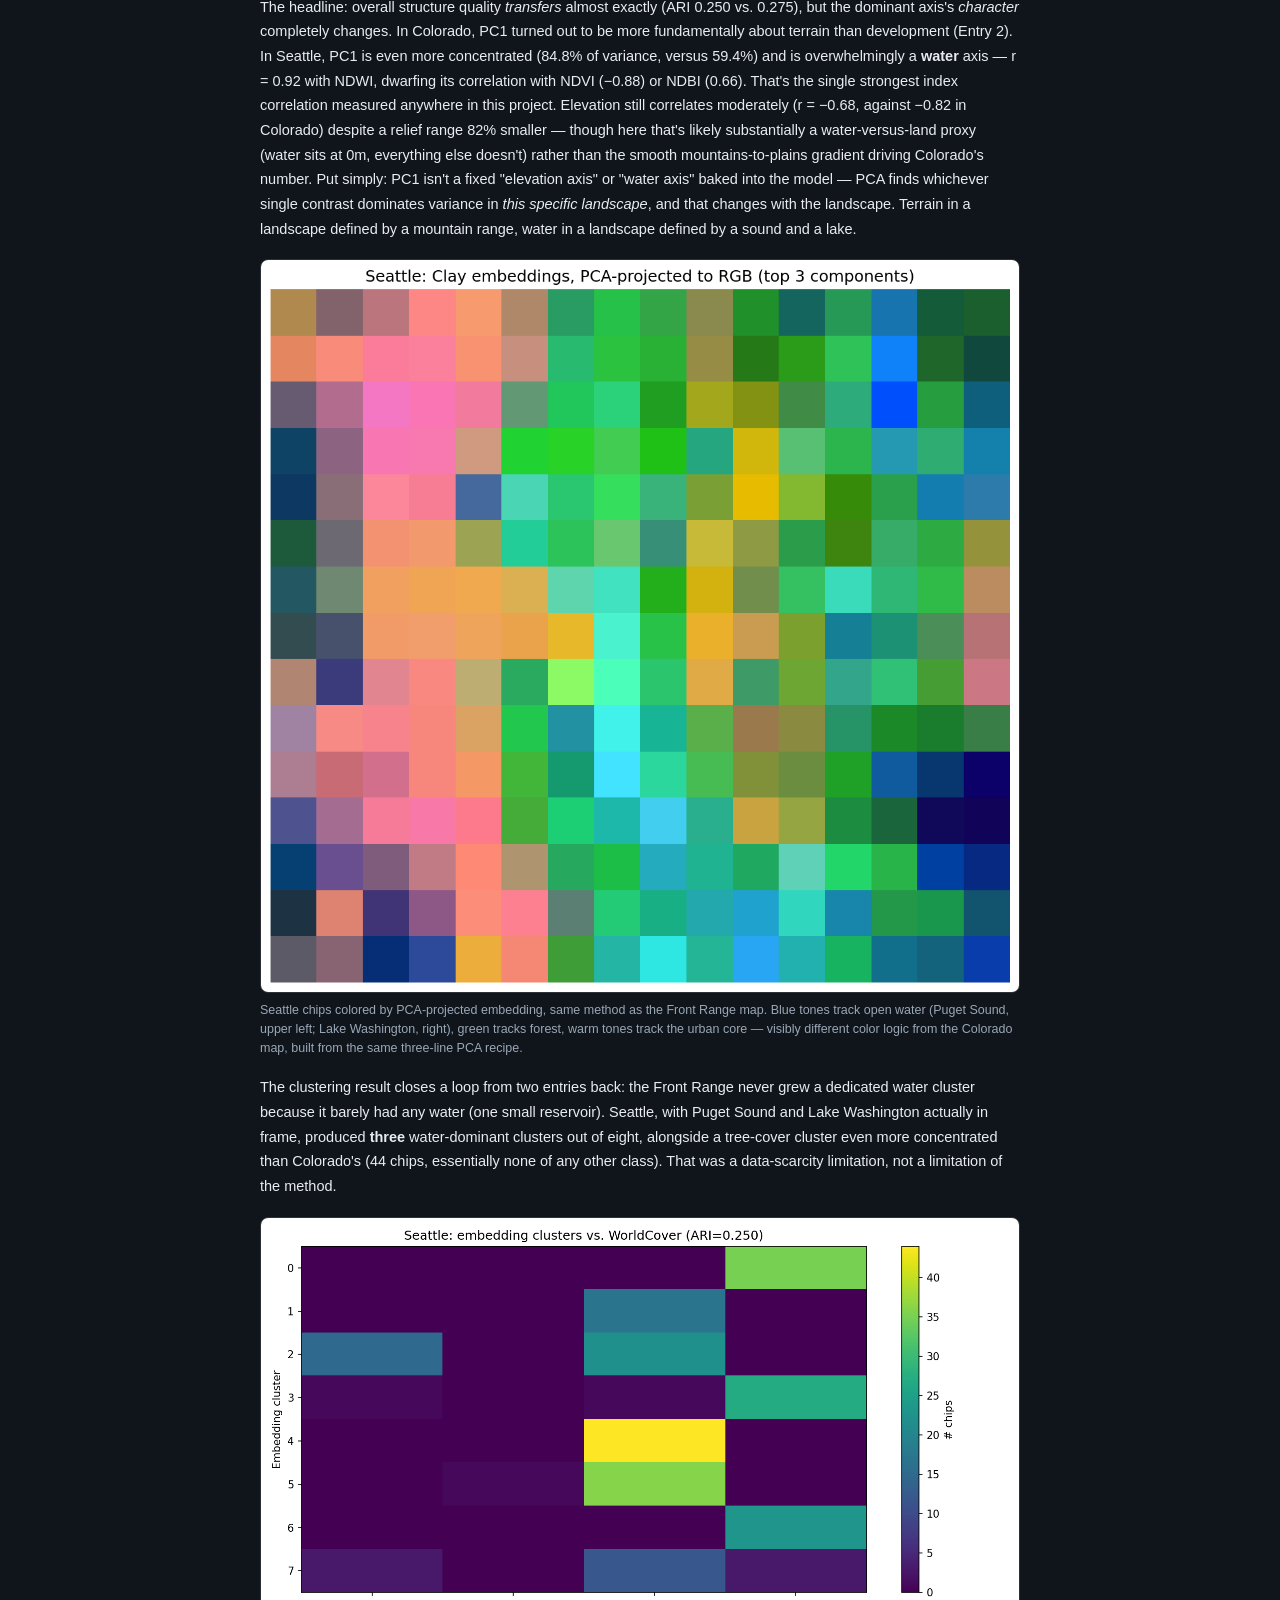
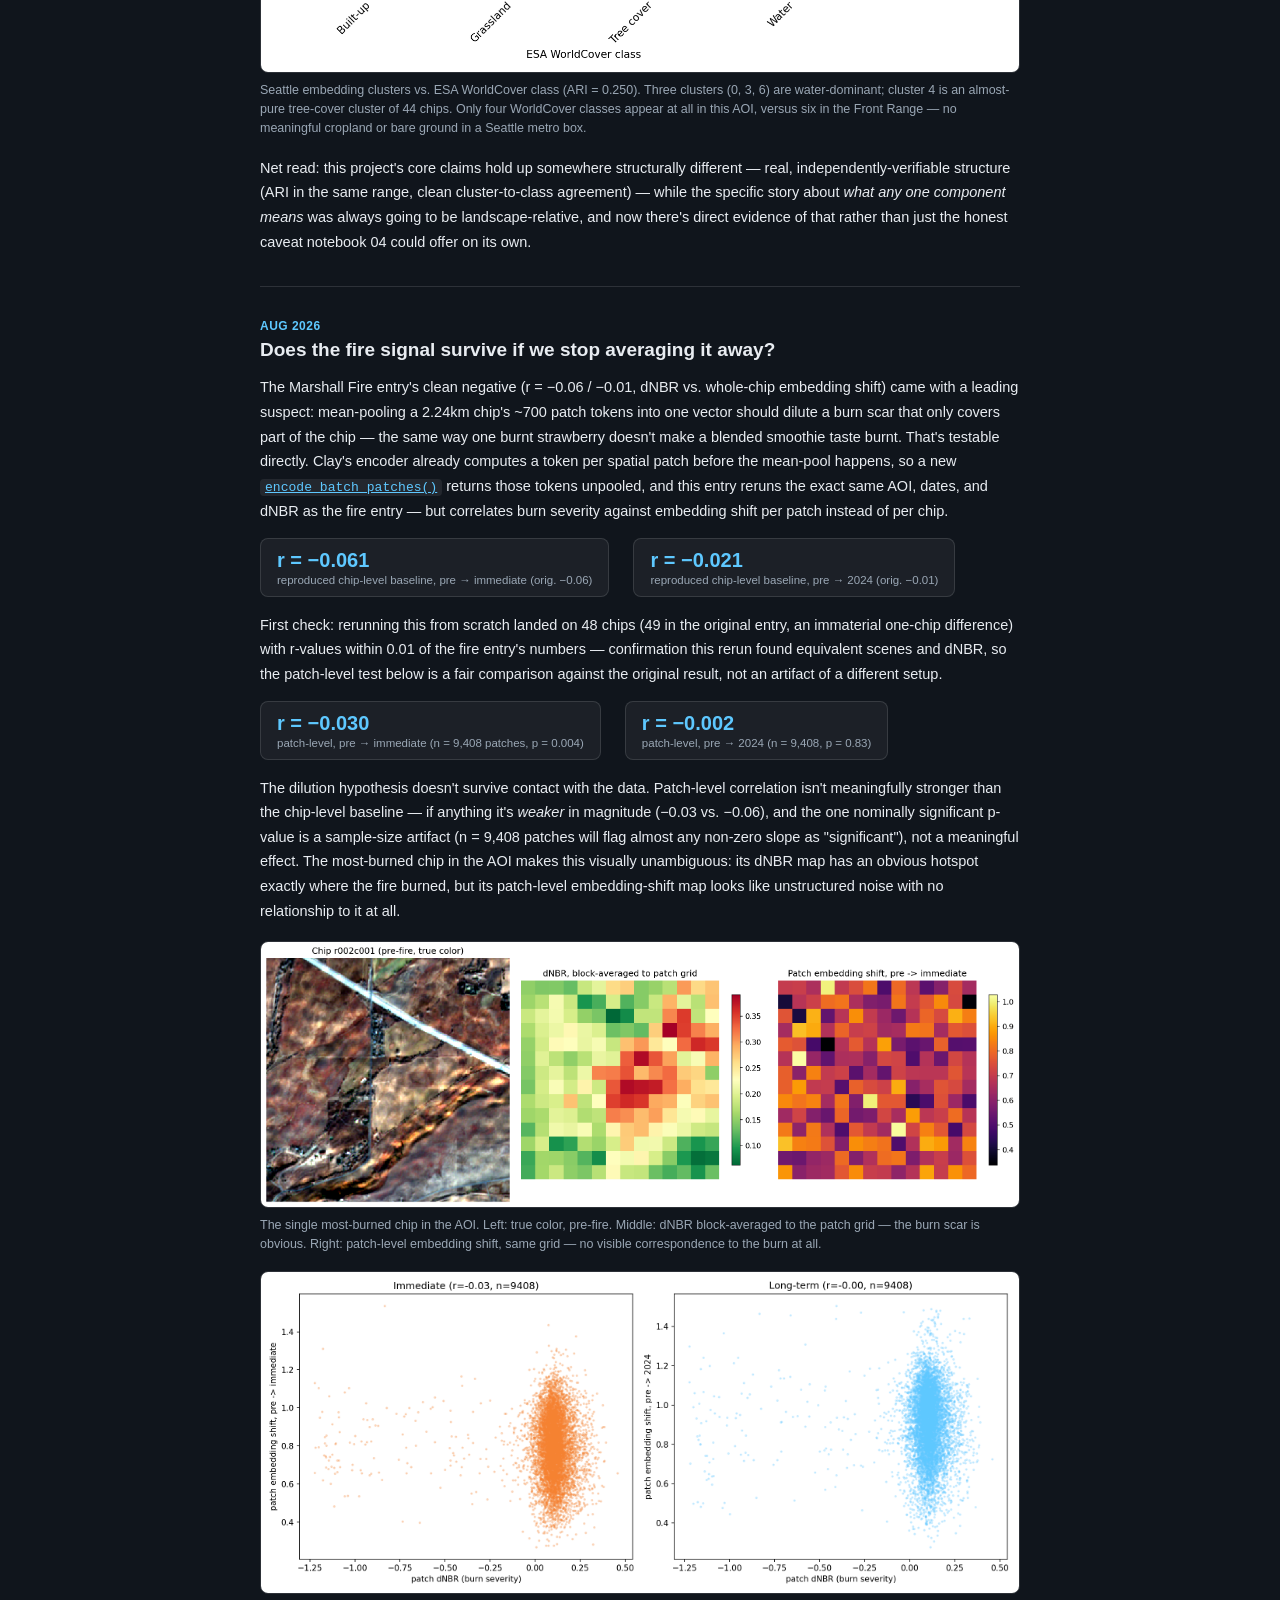
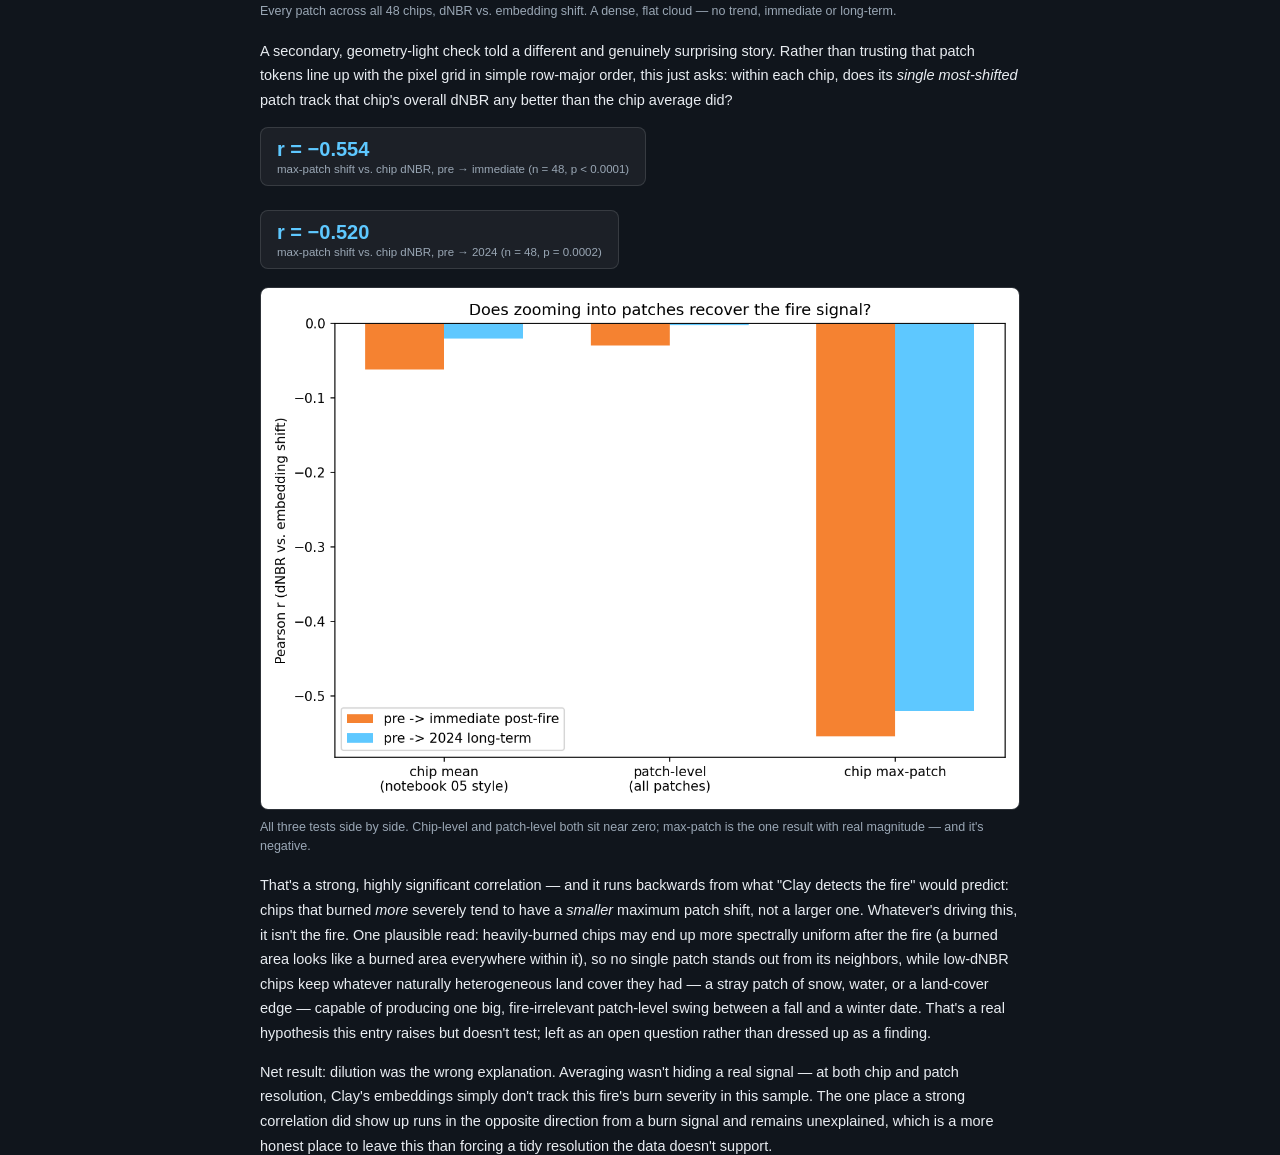
==== commit 0facc830: "Write up the patch-level fire result: dilution was the wrong explanation Notebook 08's real numbers:" ====
--- a/docs/log.html
+++ b/docs/log.html
@@ -355,6 +355,100 @@
         than just the honest caveat notebook 04 could offer on its own.
       </p>
     </section>
+
+    <section class="entry">
+      <div class="entry-date">Aug 2026</div>
+      <h2>Does the fire signal survive if we stop averaging it away?</h2>
+      <p>
+        The Marshall Fire entry's clean negative (r = &minus;0.06 / &minus;0.01, dNBR vs.
+        whole-chip embedding shift) came with a leading suspect: mean-pooling a 2.24km chip's
+        ~700 patch tokens into one vector should dilute a burn scar that only covers part of the
+        chip &mdash; the same way one burnt strawberry doesn't make a blended smoothie taste
+        burnt. That's testable directly. Clay's encoder already computes a token per spatial
+        patch before the mean-pool happens, so a new
+        <a href="https://github.com/ZanderHirman08/SATEMB/blob/main/src/clay_embed.py" target="_blank" rel="noopener"><code>encode_batch_patches()</code></a>
+        returns those tokens unpooled, and this entry reruns the exact same AOI, dates, and dNBR
+        as the fire entry &mdash; but correlates burn severity against embedding shift per patch
+        instead of per chip.
+      </p>
+
+      <div class="metric-row">
+        <div class="metric"><div class="value">r = &minus;0.061</div><div class="label">reproduced chip-level baseline, pre &rarr; immediate (orig. &minus;0.06)</div></div>
+        <div class="metric"><div class="value">r = &minus;0.021</div><div class="label">reproduced chip-level baseline, pre &rarr; 2024 (orig. &minus;0.01)</div></div>
+      </div>
+
+      <p>
+        First check: rerunning this from scratch landed on 48 chips (49 in the original entry,
+        an immaterial one-chip difference) with r-values within 0.01 of the fire entry's numbers
+        &mdash; confirmation this rerun found equivalent scenes and dNBR, so the patch-level test
+        below is a fair comparison against the original result, not an artifact of a different
+        setup.
+      </p>
+
+      <div class="metric-row">
+        <div class="metric"><div class="value">r = &minus;0.030</div><div class="label">patch-level, pre &rarr; immediate (n = 9,408 patches, p = 0.004)</div></div>
+        <div class="metric"><div class="value">r = &minus;0.002</div><div class="label">patch-level, pre &rarr; 2024 (n = 9,408, p = 0.83)</div></div>
+      </div>
+
+      <p>
+        The dilution hypothesis doesn't survive contact with the data. Patch-level correlation
+        isn't meaningfully stronger than the chip-level baseline &mdash; if anything it's
+        <em>weaker</em> in magnitude (&minus;0.03 vs. &minus;0.06), and the one nominally
+        significant p-value is a sample-size artifact (n = 9,408 patches will flag almost any
+        non-zero slope as "significant"), not a meaningful effect. The most-burned chip in the
+        AOI makes this visually unambiguous: its dNBR map has an obvious hotspot exactly where
+        the fire burned, but its patch-level embedding-shift map looks like unstructured noise
+        with no relationship to it at all.
+      </p>
+
+      <figure>
+        <img src="figures/fire_patch_worst_chip_detail.png" alt="True color, dNBR, and patch embedding shift for the most-burned chip">
+        <figcaption>The single most-burned chip in the AOI. Left: true color, pre-fire. Middle: dNBR block-averaged to the patch grid &mdash; the burn scar is obvious. Right: patch-level embedding shift, same grid &mdash; no visible correspondence to the burn at all.</figcaption>
+      </figure>
+
+      <figure>
+        <img src="figures/fire_patch_dnbr_vs_shift.png" alt="Scatter plots of patch-level dNBR against patch-level embedding shift">
+        <figcaption>Every patch across all 48 chips, dNBR vs. embedding shift. A dense, flat cloud &mdash; no trend, immediate or long-term.</figcaption>
+      </figure>
+
+      <p>
+        A secondary, geometry-light check told a different and genuinely surprising story. Rather
+        than trusting that patch tokens line up with the pixel grid in simple row-major order,
+        this just asks: within each chip, does its <em>single most-shifted</em> patch track that
+        chip's overall dNBR any better than the chip average did?
+      </p>
+
+      <div class="metric-row">
+        <div class="metric"><div class="value">r = &minus;0.554</div><div class="label">max-patch shift vs. chip dNBR, pre &rarr; immediate (n = 48, p &lt; 0.0001)</div></div>
+        <div class="metric"><div class="value">r = &minus;0.520</div><div class="label">max-patch shift vs. chip dNBR, pre &rarr; 2024 (n = 48, p = 0.0002)</div></div>
+      </div>
+
+      <figure>
+        <img src="figures/fire_patch_vs_chip_comparison.png" alt="Bar chart comparing chip-level, patch-level, and max-patch correlations">
+        <figcaption>All three tests side by side. Chip-level and patch-level both sit near zero; max-patch is the one result with real magnitude &mdash; and it's negative.</figcaption>
+      </figure>
+
+      <p>
+        That's a strong, highly significant correlation &mdash; and it runs backwards from what
+        "Clay detects the fire" would predict: chips that burned <em>more</em> severely tend to
+        have a <em>smaller</em> maximum patch shift, not a larger one. Whatever's driving this,
+        it isn't the fire. One plausible read: heavily-burned chips may end up more spectrally
+        uniform after the fire (a burned area looks like a burned area everywhere within it), so
+        no single patch stands out from its neighbors, while low-dNBR chips keep whatever
+        naturally heterogeneous land cover they had — a stray patch of snow, water, or a
+        land-cover edge — capable of producing one big, fire-irrelevant patch-level swing between
+        a fall and a winter date. That's a real hypothesis this entry raises but doesn't test;
+        left as an open question rather than dressed up as a finding.
+      </p>
+
+      <p>
+        Net result: dilution was the wrong explanation. Averaging wasn't hiding a real signal
+        &mdash; at both chip and patch resolution, Clay's embeddings simply don't track this
+        fire's burn severity in this sample. The one place a strong correlation did show up runs
+        in the opposite direction from a burn signal and remains unexplained, which is a more
+        honest place to leave this than forcing a tidy resolution the data doesn't support.
+      </p>
+    </section>
   </div>
 </body>
 </html>
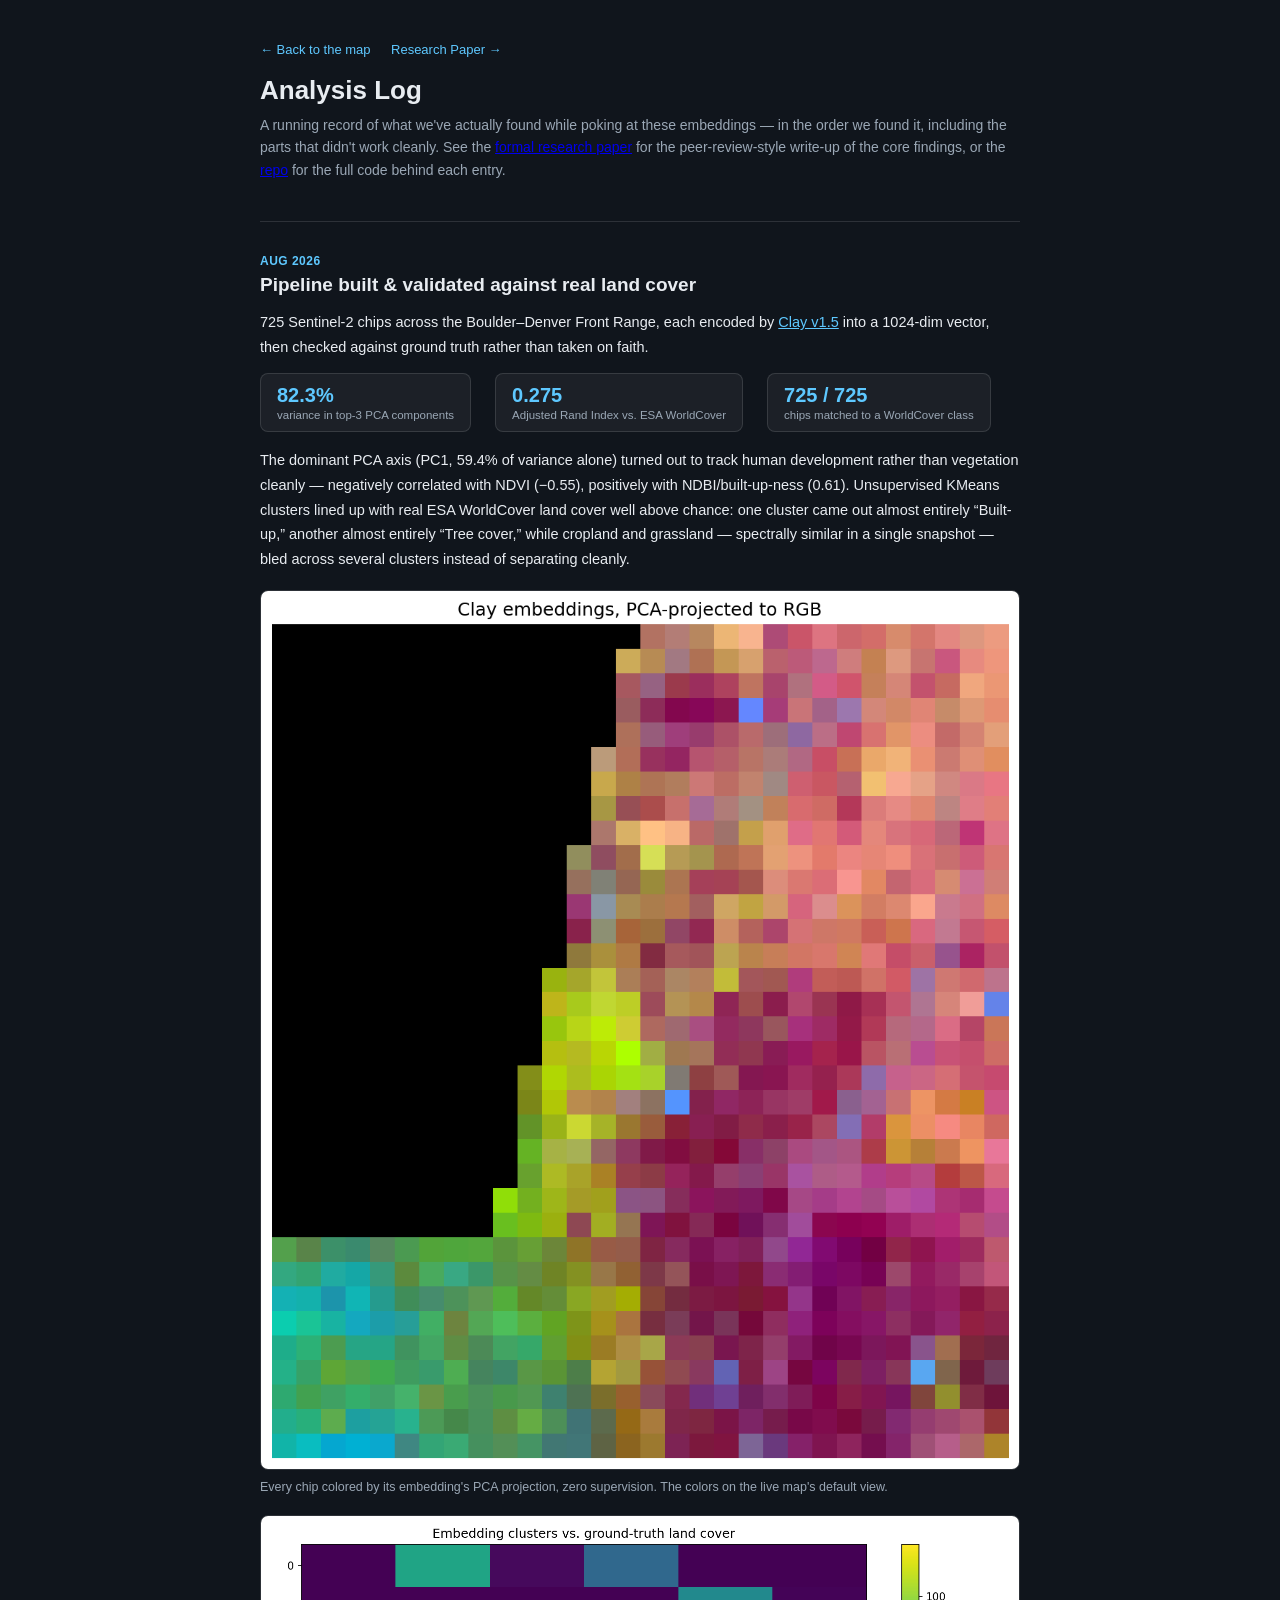
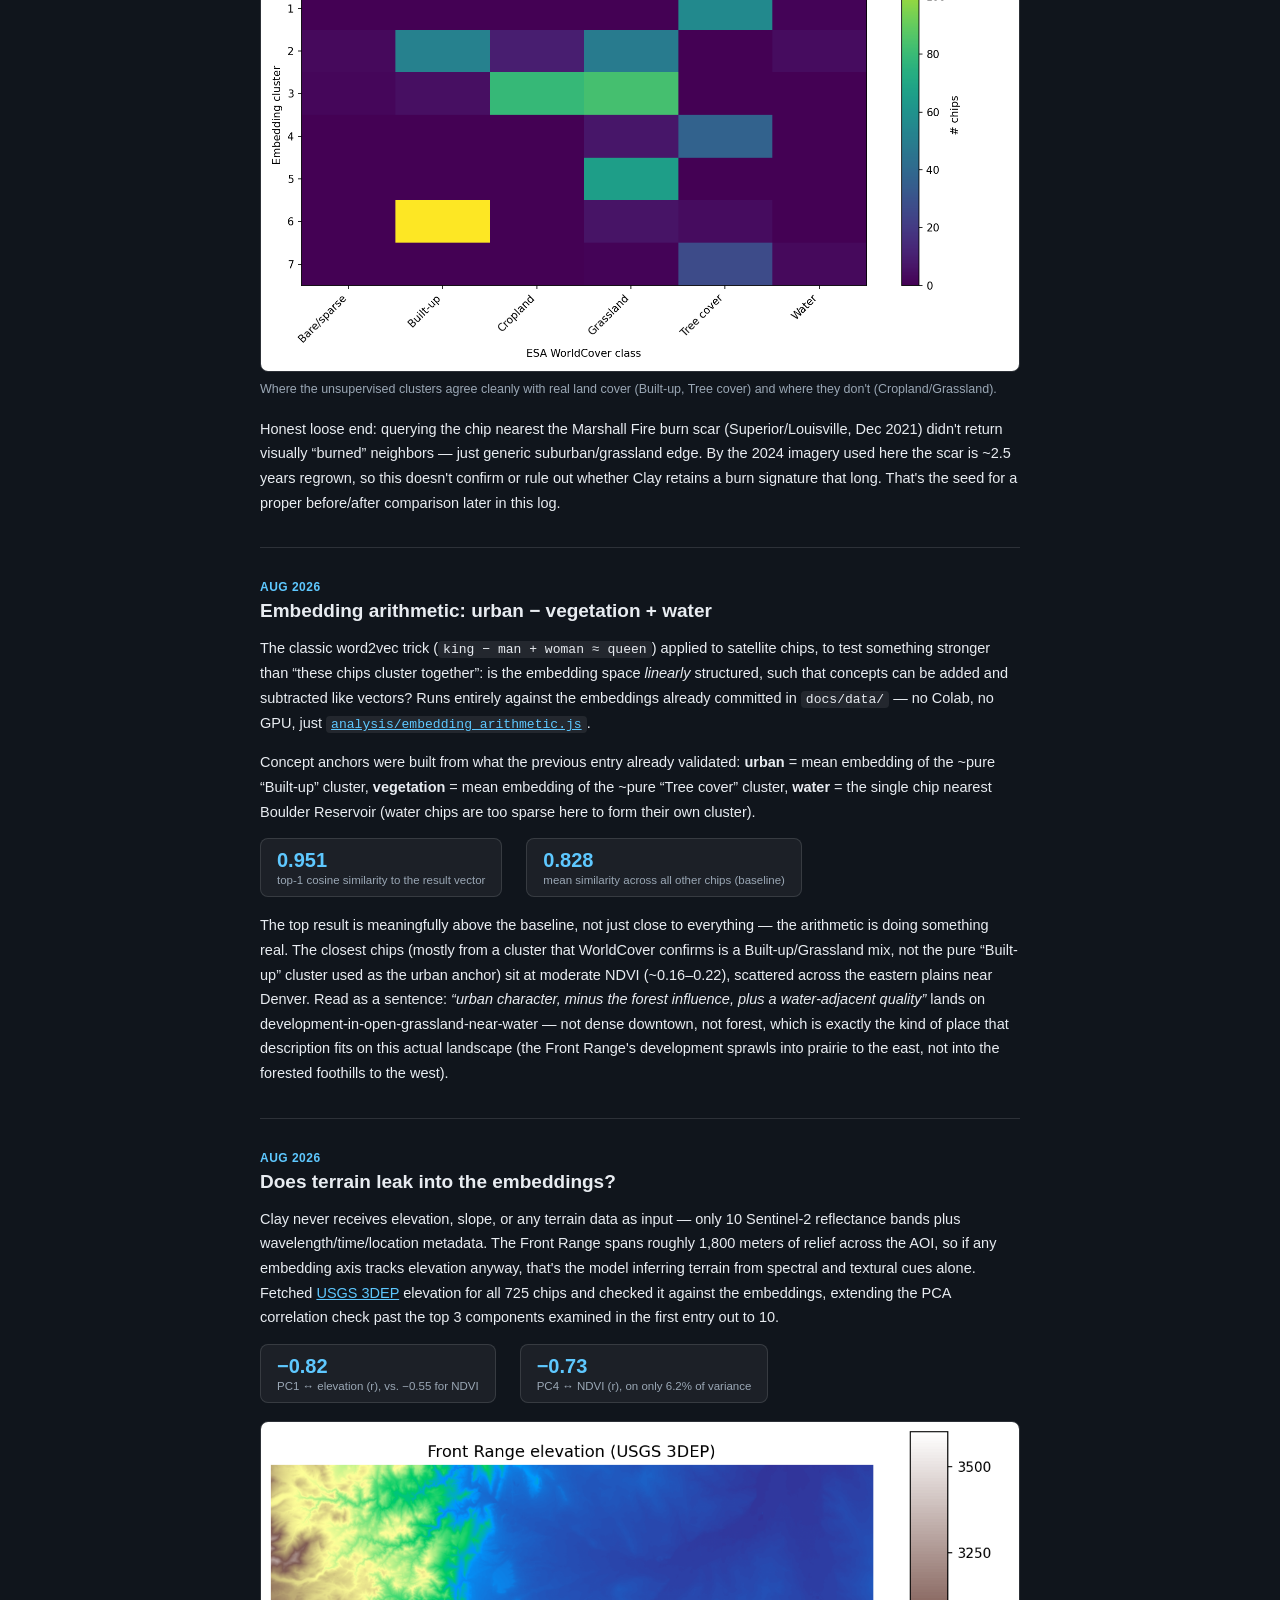
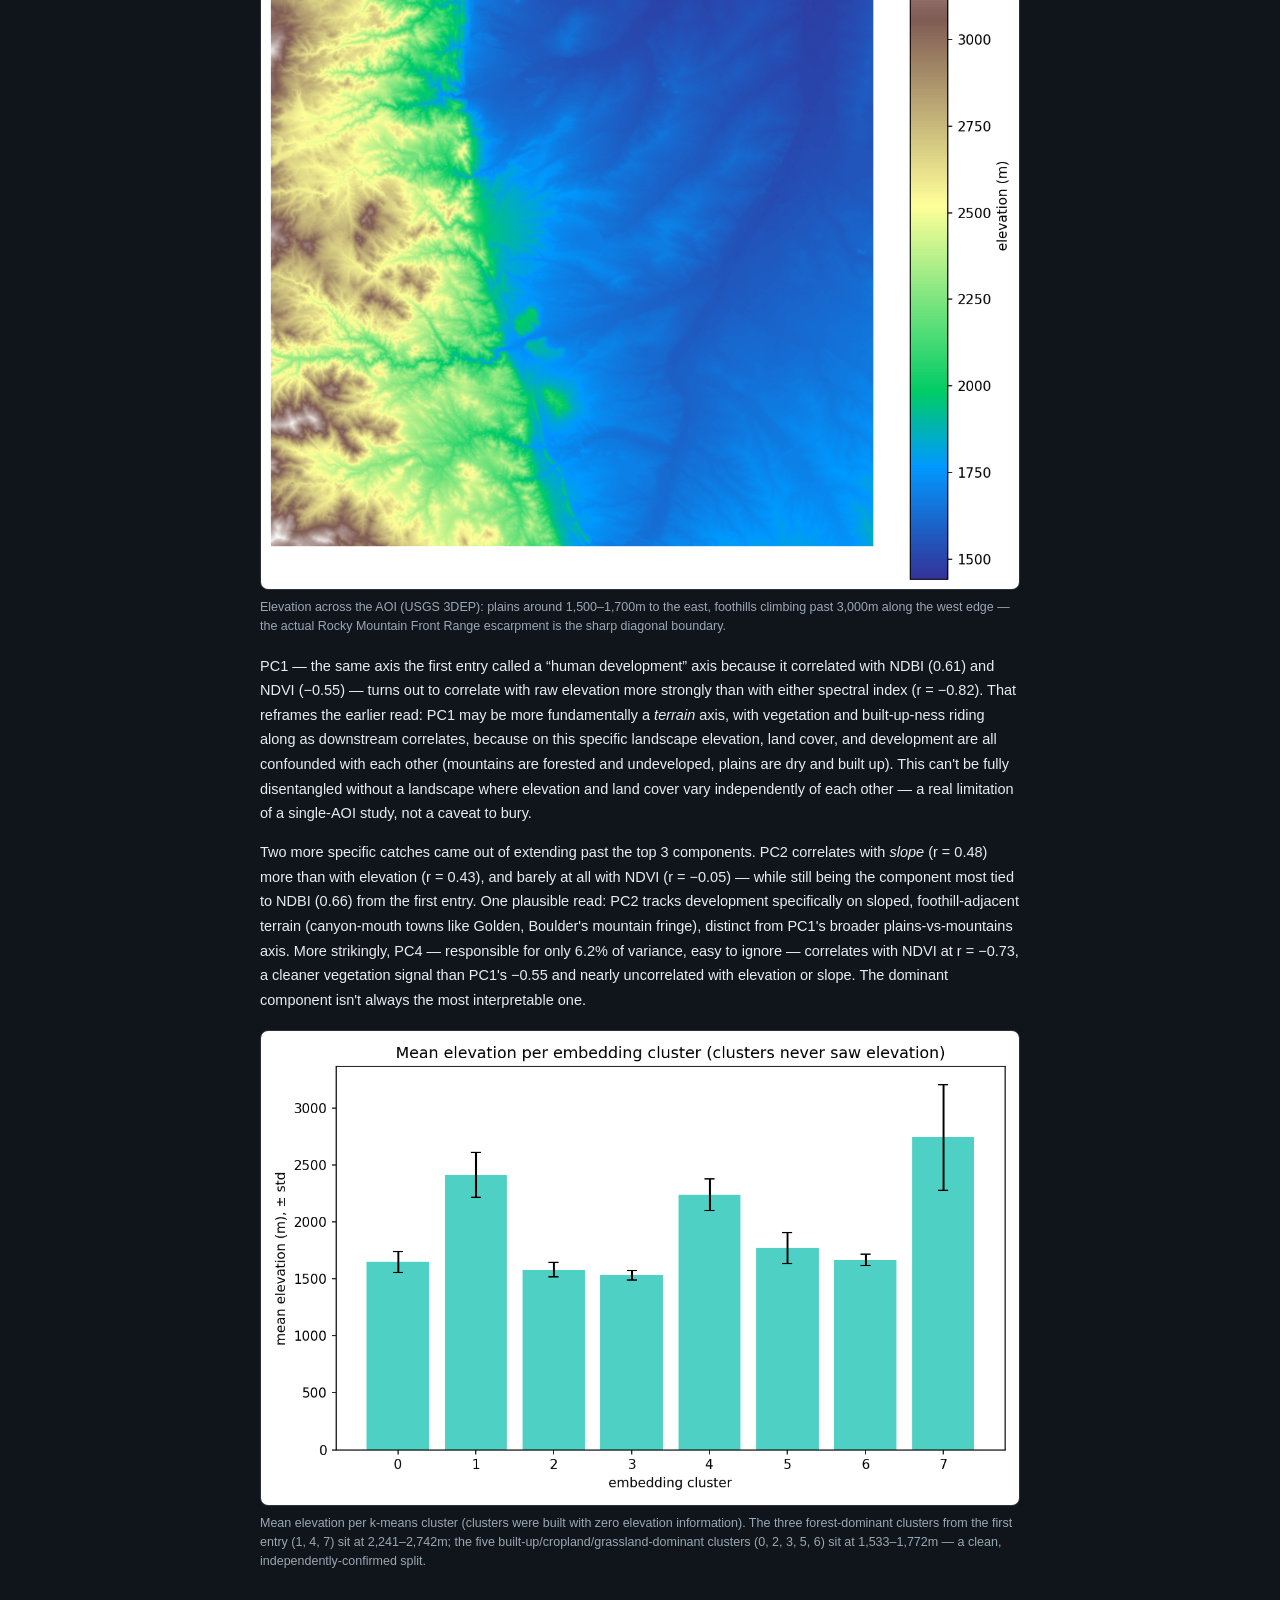
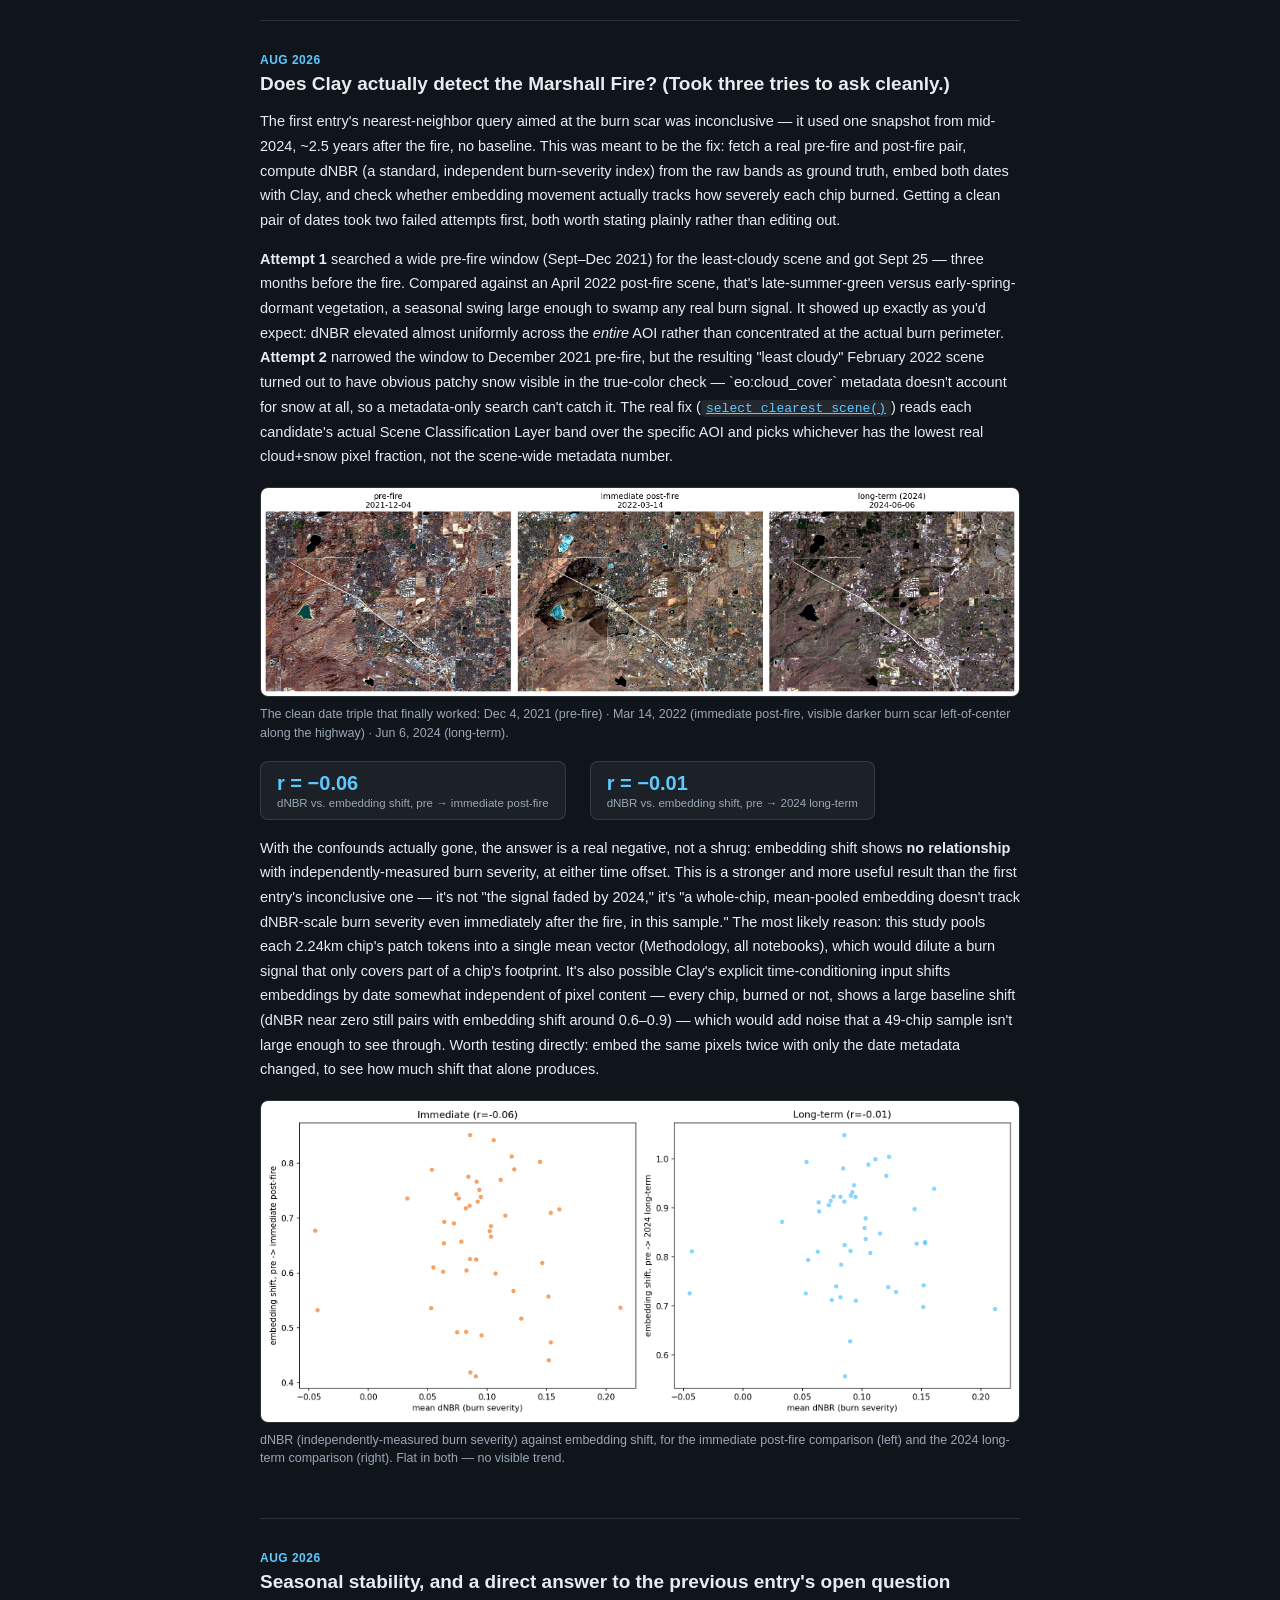
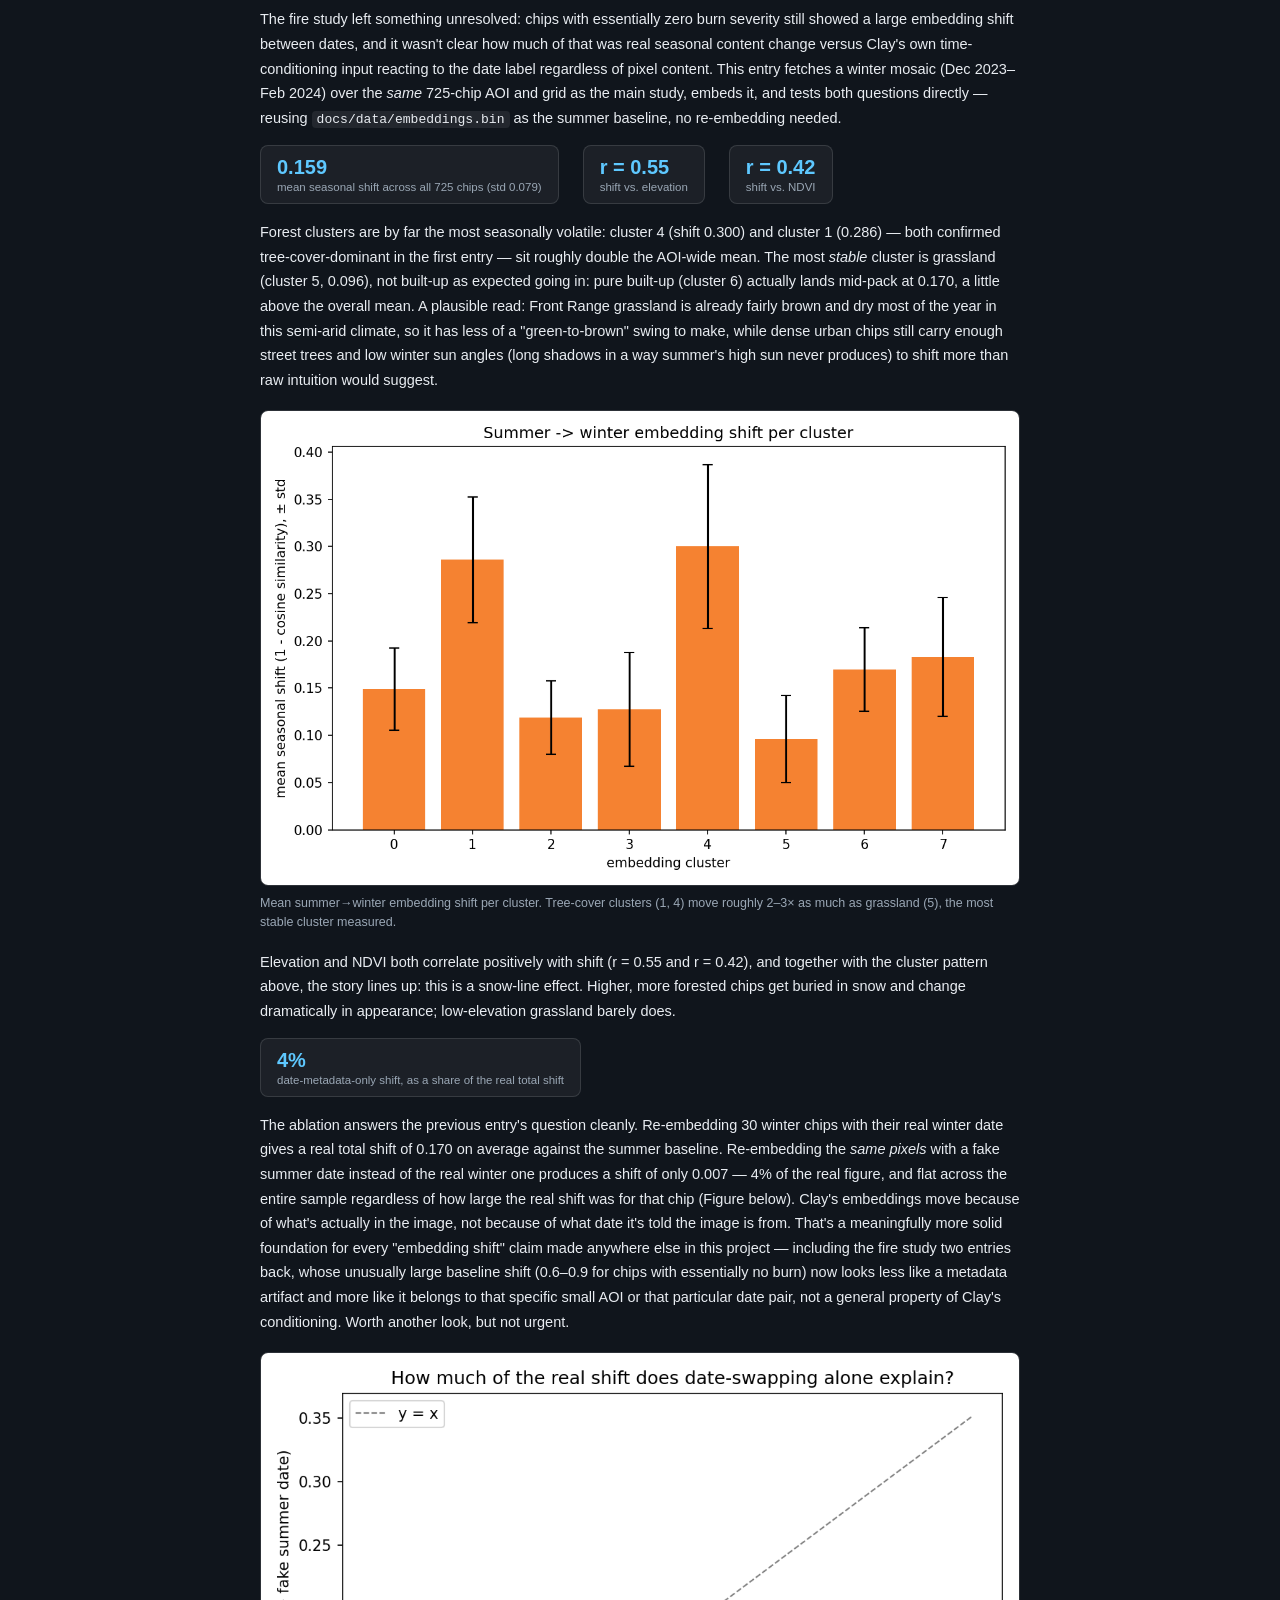
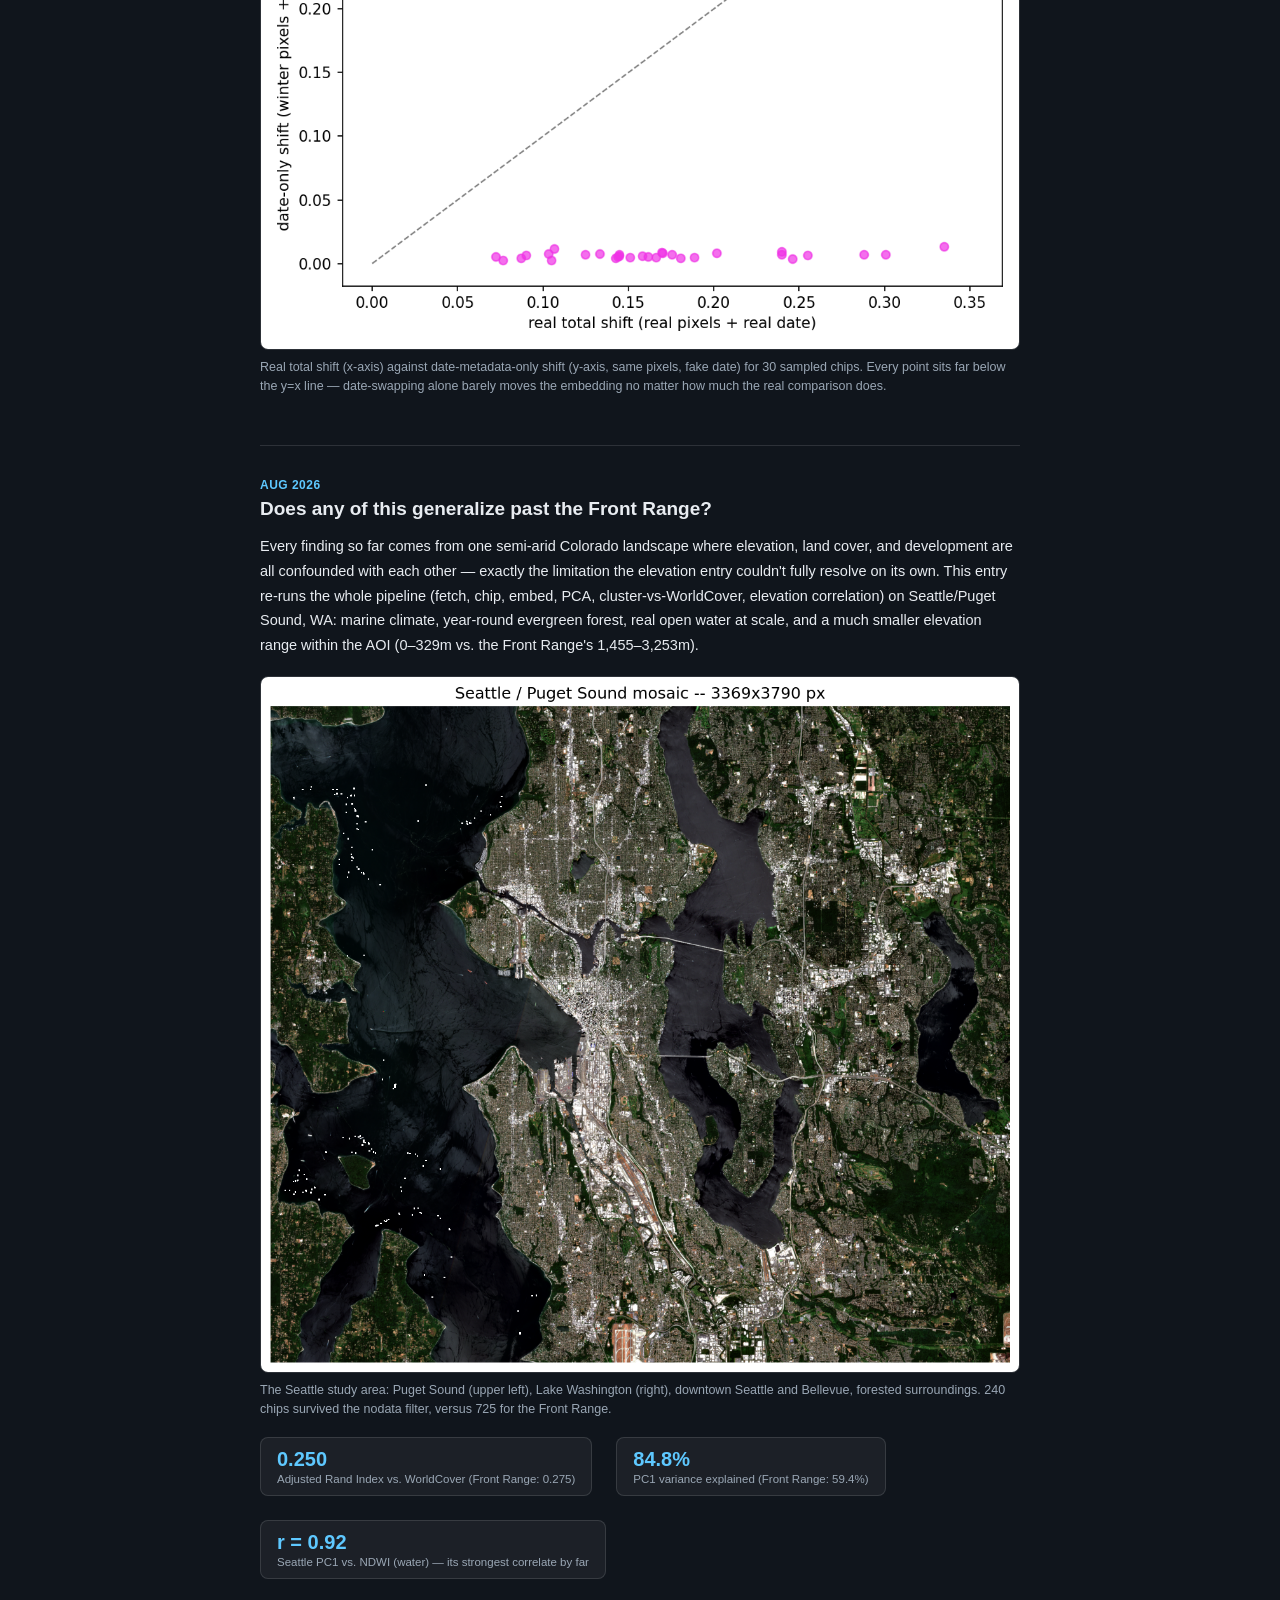
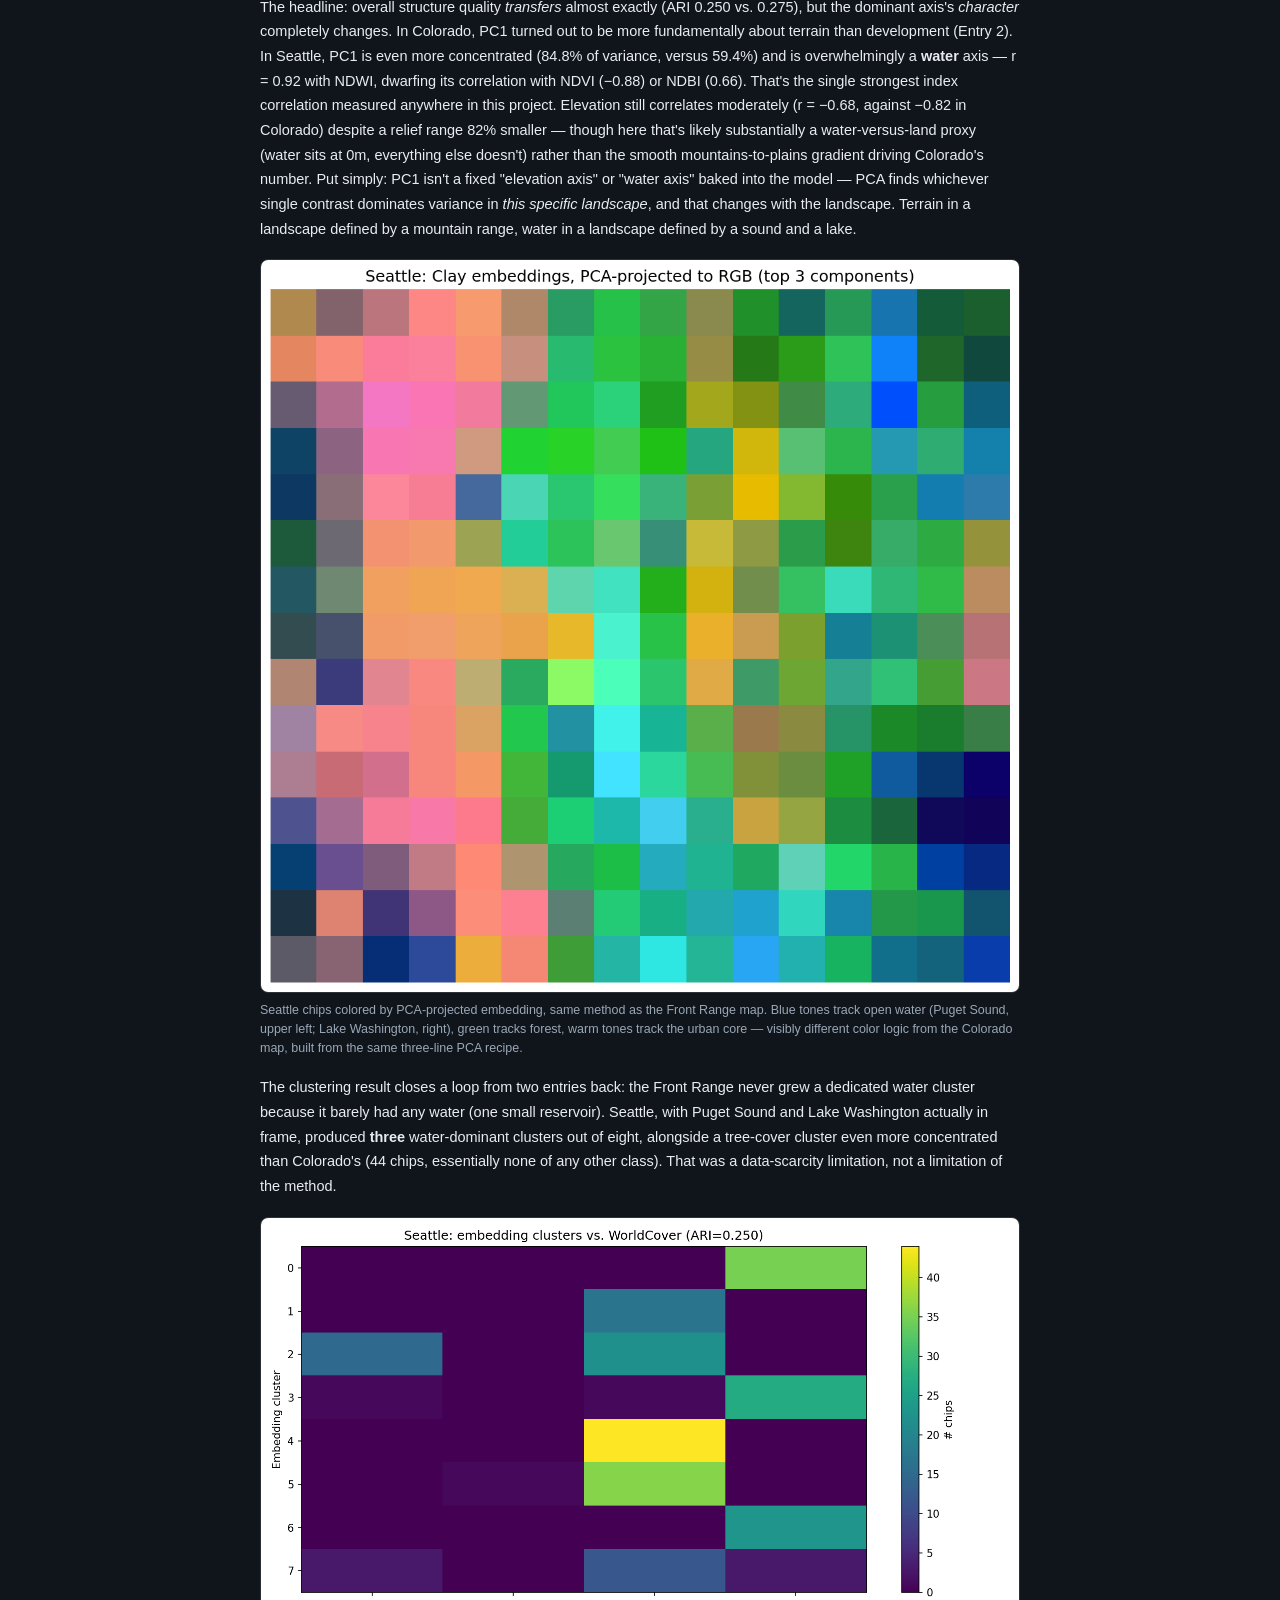
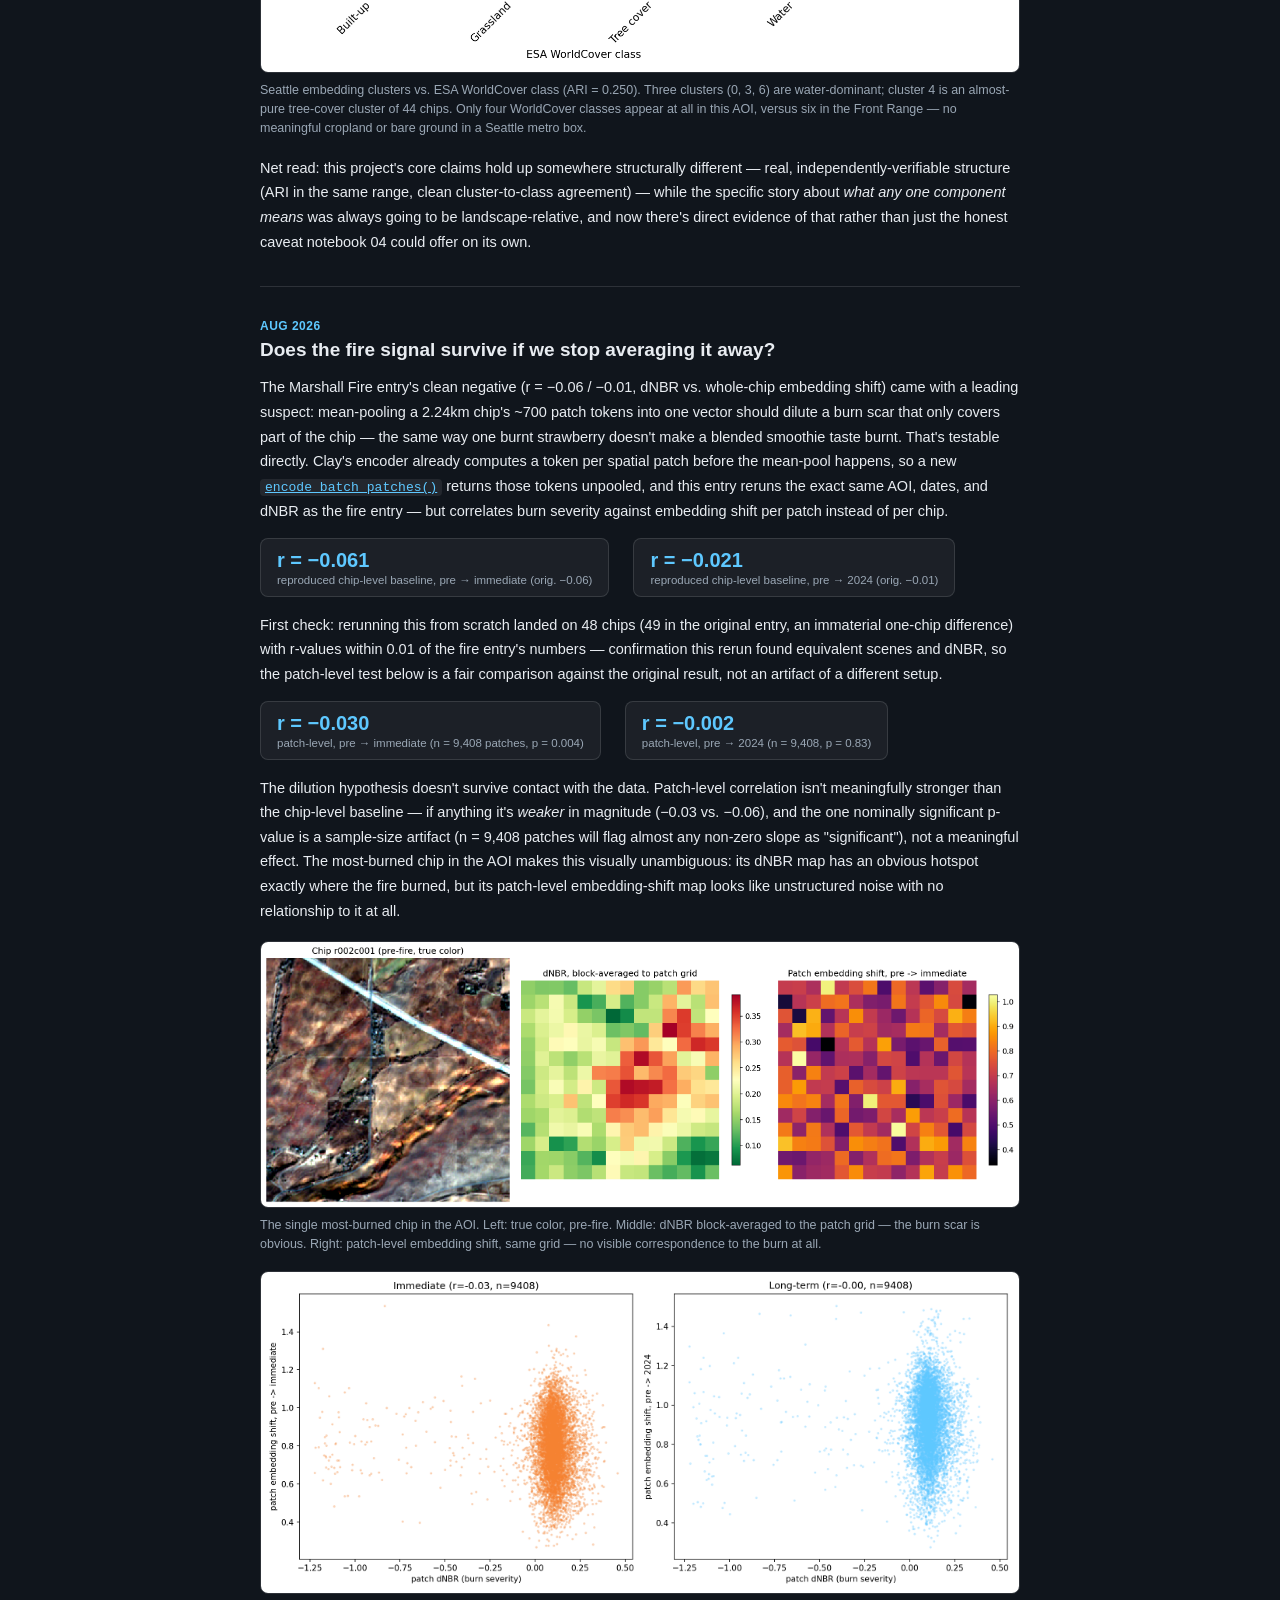
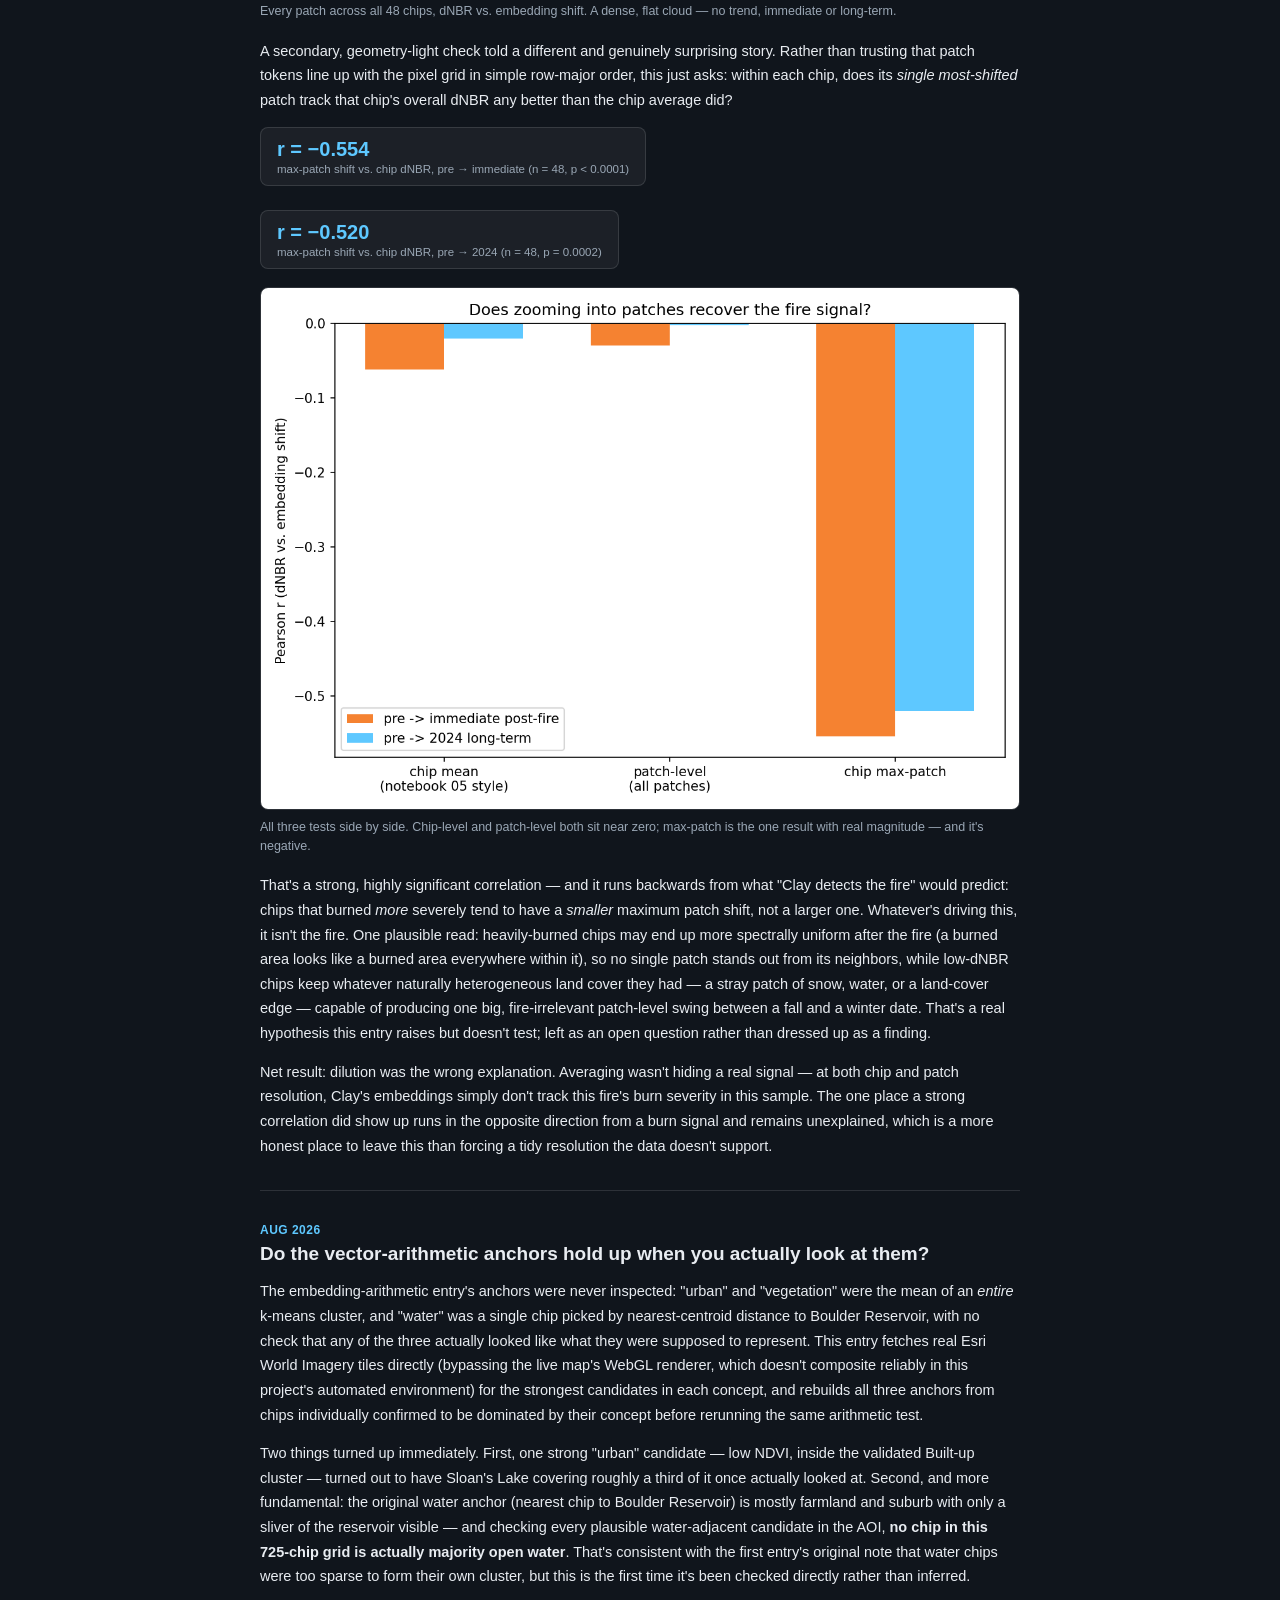
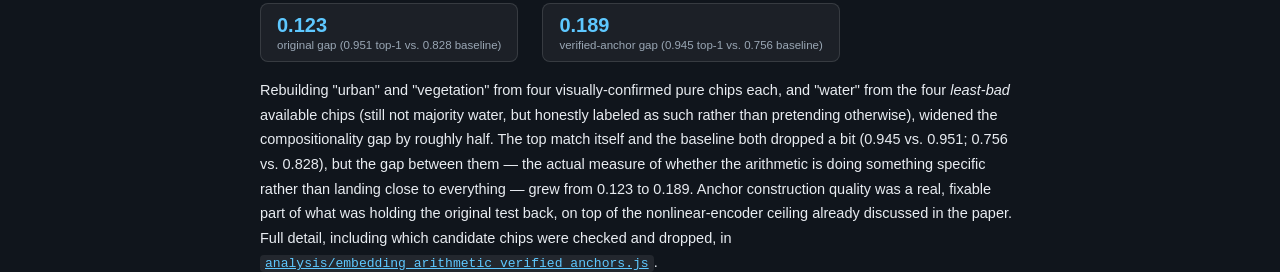
==== commit 9943e28f: "Chase three open questions from prior findings (A1-A3) A1 (why does max-patch shift run backwards fr" ====
--- a/docs/log.html
+++ b/docs/log.html
@@ -449,6 +449,50 @@
         honest place to leave this than forcing a tidy resolution the data doesn't support.
       </p>
     </section>
+
+    <section class="entry">
+      <div class="entry-date">Aug 2026</div>
+      <h2>Do the vector-arithmetic anchors hold up when you actually look at them?</h2>
+      <p>
+        The embedding-arithmetic entry's anchors were never inspected: "urban" and "vegetation"
+        were the mean of an <em>entire</em> k-means cluster, and "water" was a single chip picked
+        by nearest-centroid distance to Boulder Reservoir, with no check that any of the three
+        actually looked like what they were supposed to represent. This entry fetches real Esri
+        World Imagery tiles directly (bypassing the live map's WebGL renderer, which doesn't
+        composite reliably in this project's automated environment) for the strongest candidates
+        in each concept, and rebuilds all three anchors from chips individually confirmed to be
+        dominated by their concept before rerunning the same arithmetic test.
+      </p>
+      <p>
+        Two things turned up immediately. First, one strong "urban" candidate &mdash; low NDVI,
+        inside the validated Built-up cluster &mdash; turned out to have Sloan's Lake covering
+        roughly a third of it once actually looked at. Second, and more fundamental: the original
+        water anchor (nearest chip to Boulder Reservoir) is mostly farmland and suburb with only a
+        sliver of the reservoir visible &mdash; and checking every plausible water-adjacent
+        candidate in the AOI, <strong>no chip in this 725-chip grid is actually majority open
+        water</strong>. That's consistent with the first entry's original note that water chips
+        were too sparse to form their own cluster, but this is the first time it's been checked
+        directly rather than inferred.
+      </p>
+
+      <div class="metric-row">
+        <div class="metric"><div class="value">0.123</div><div class="label">original gap (0.951 top-1 vs. 0.828 baseline)</div></div>
+        <div class="metric"><div class="value">0.189</div><div class="label">verified-anchor gap (0.945 top-1 vs. 0.756 baseline)</div></div>
+      </div>
+
+      <p>
+        Rebuilding "urban" and "vegetation" from four visually-confirmed pure chips each, and
+        "water" from the four <em>least-bad</em> available chips (still not majority water, but
+        honestly labeled as such rather than pretending otherwise), widened the compositionality
+        gap by roughly half. The top match itself and the baseline both dropped a bit (0.945 vs.
+        0.951; 0.756 vs. 0.828), but the gap between them &mdash; the actual measure of whether the
+        arithmetic is doing something specific rather than landing close to everything &mdash; grew
+        from 0.123 to 0.189. Anchor construction quality was a real, fixable part of what was
+        holding the original test back, on top of the nonlinear-encoder ceiling already discussed
+        in the paper. Full detail, including which candidate chips were checked and dropped, in
+        <a href="https://github.com/ZanderHirman08/SATEMB/blob/main/analysis/embedding_arithmetic_verified_anchors.js" target="_blank" rel="noopener"><code>analysis/embedding_arithmetic_verified_anchors.js</code></a>.
+      </p>
+    </section>
   </div>
 </body>
 </html>
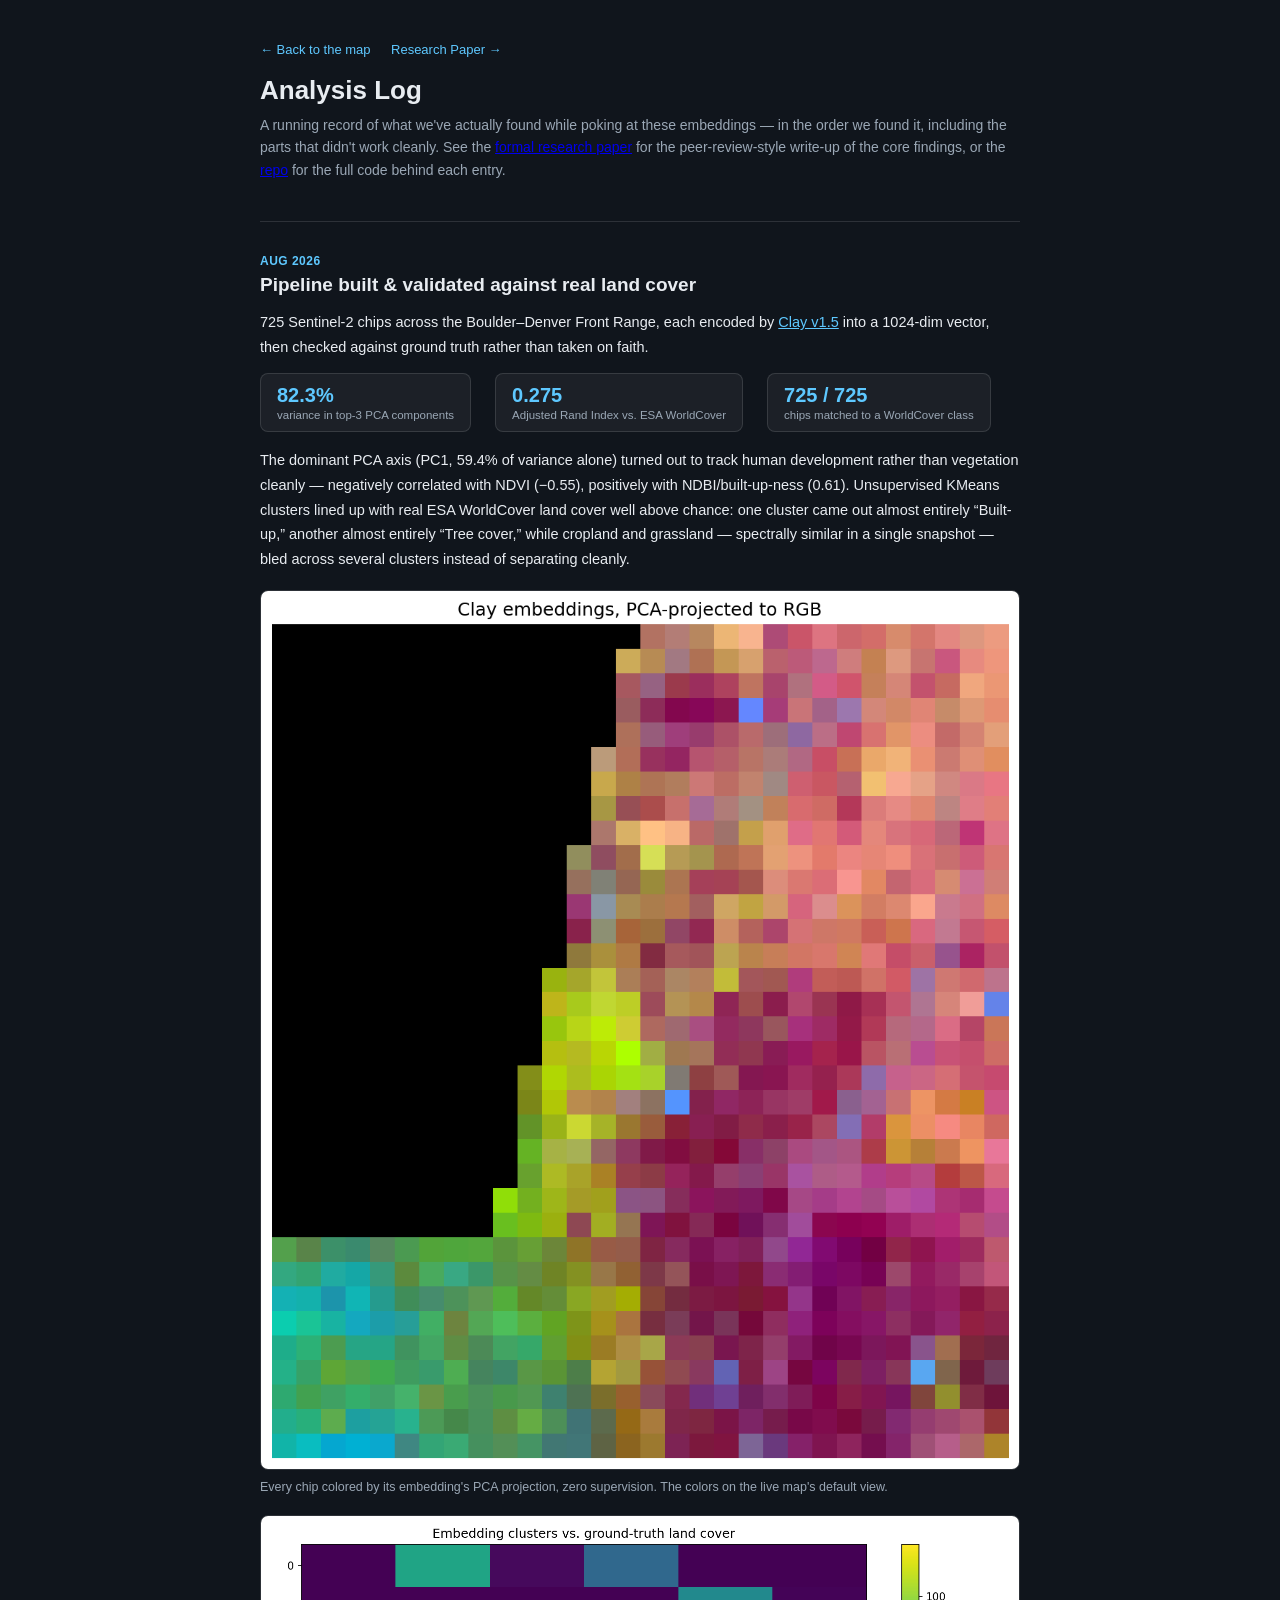
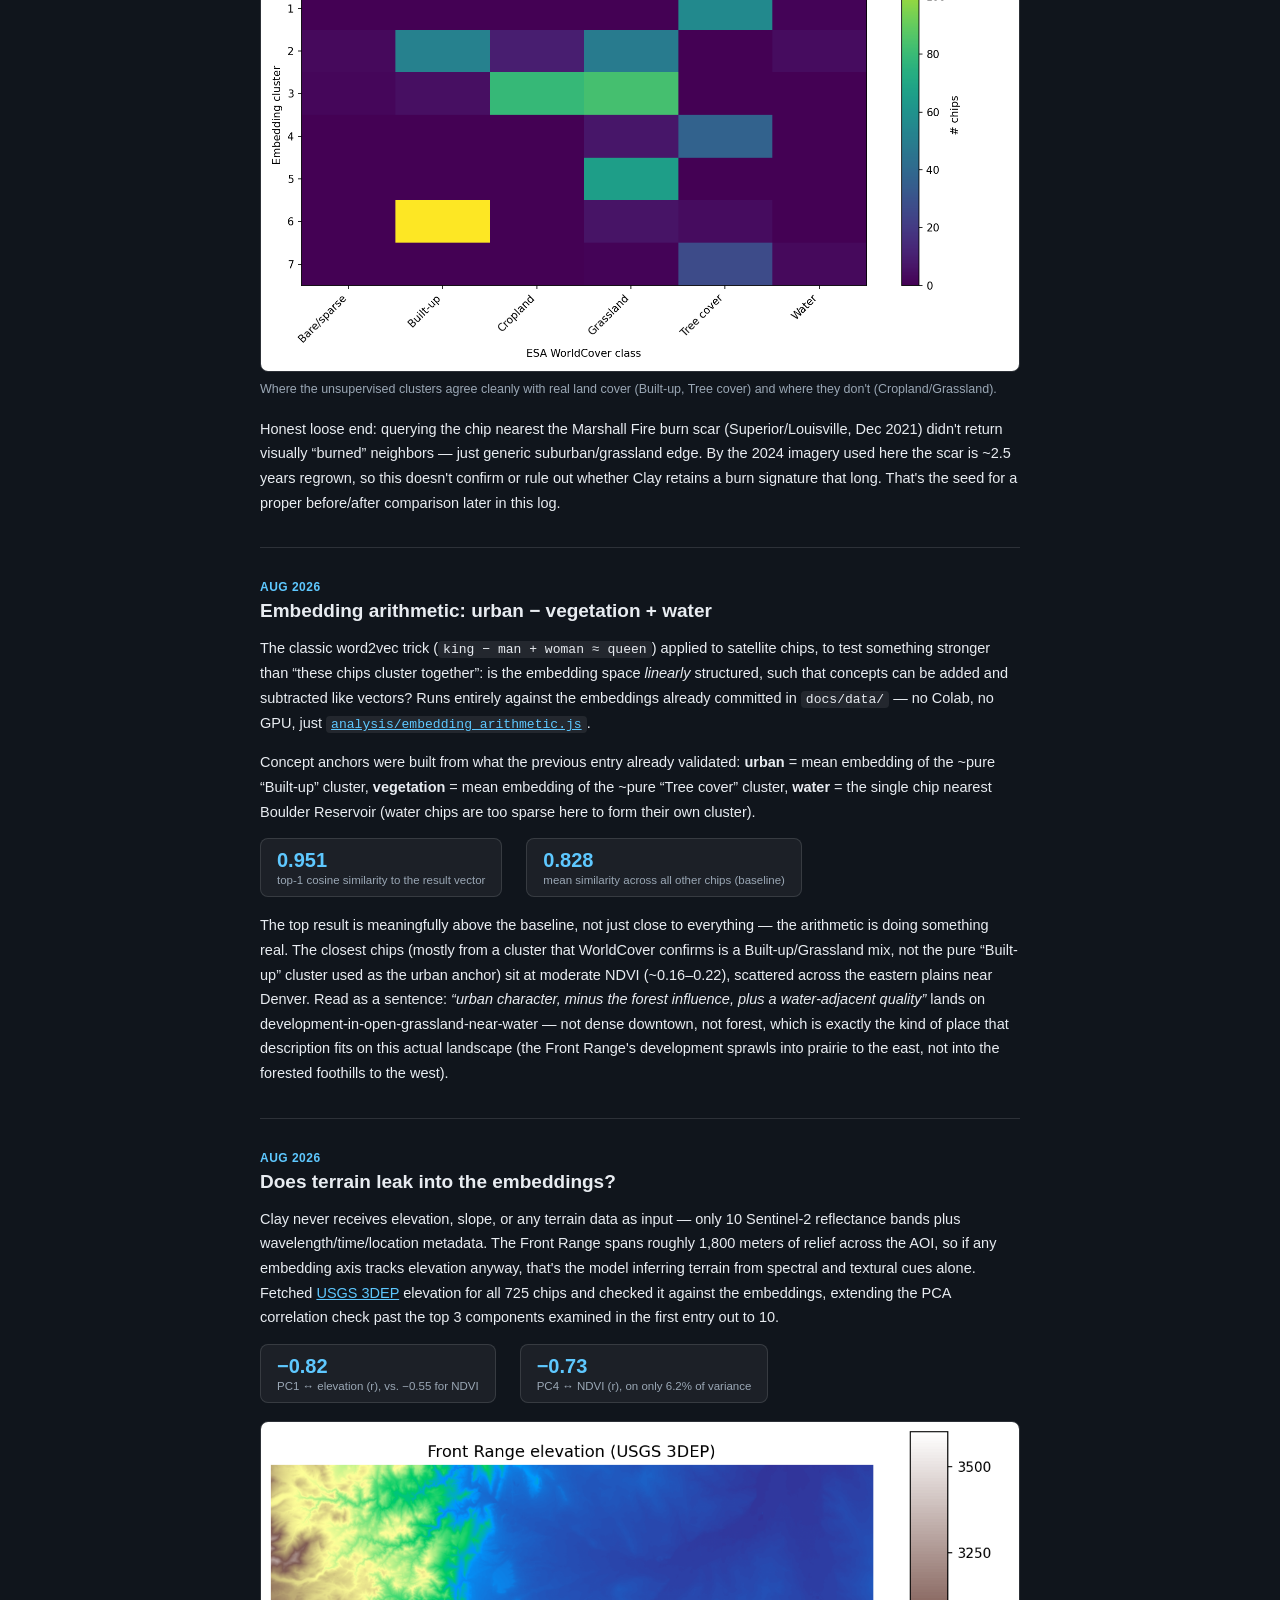
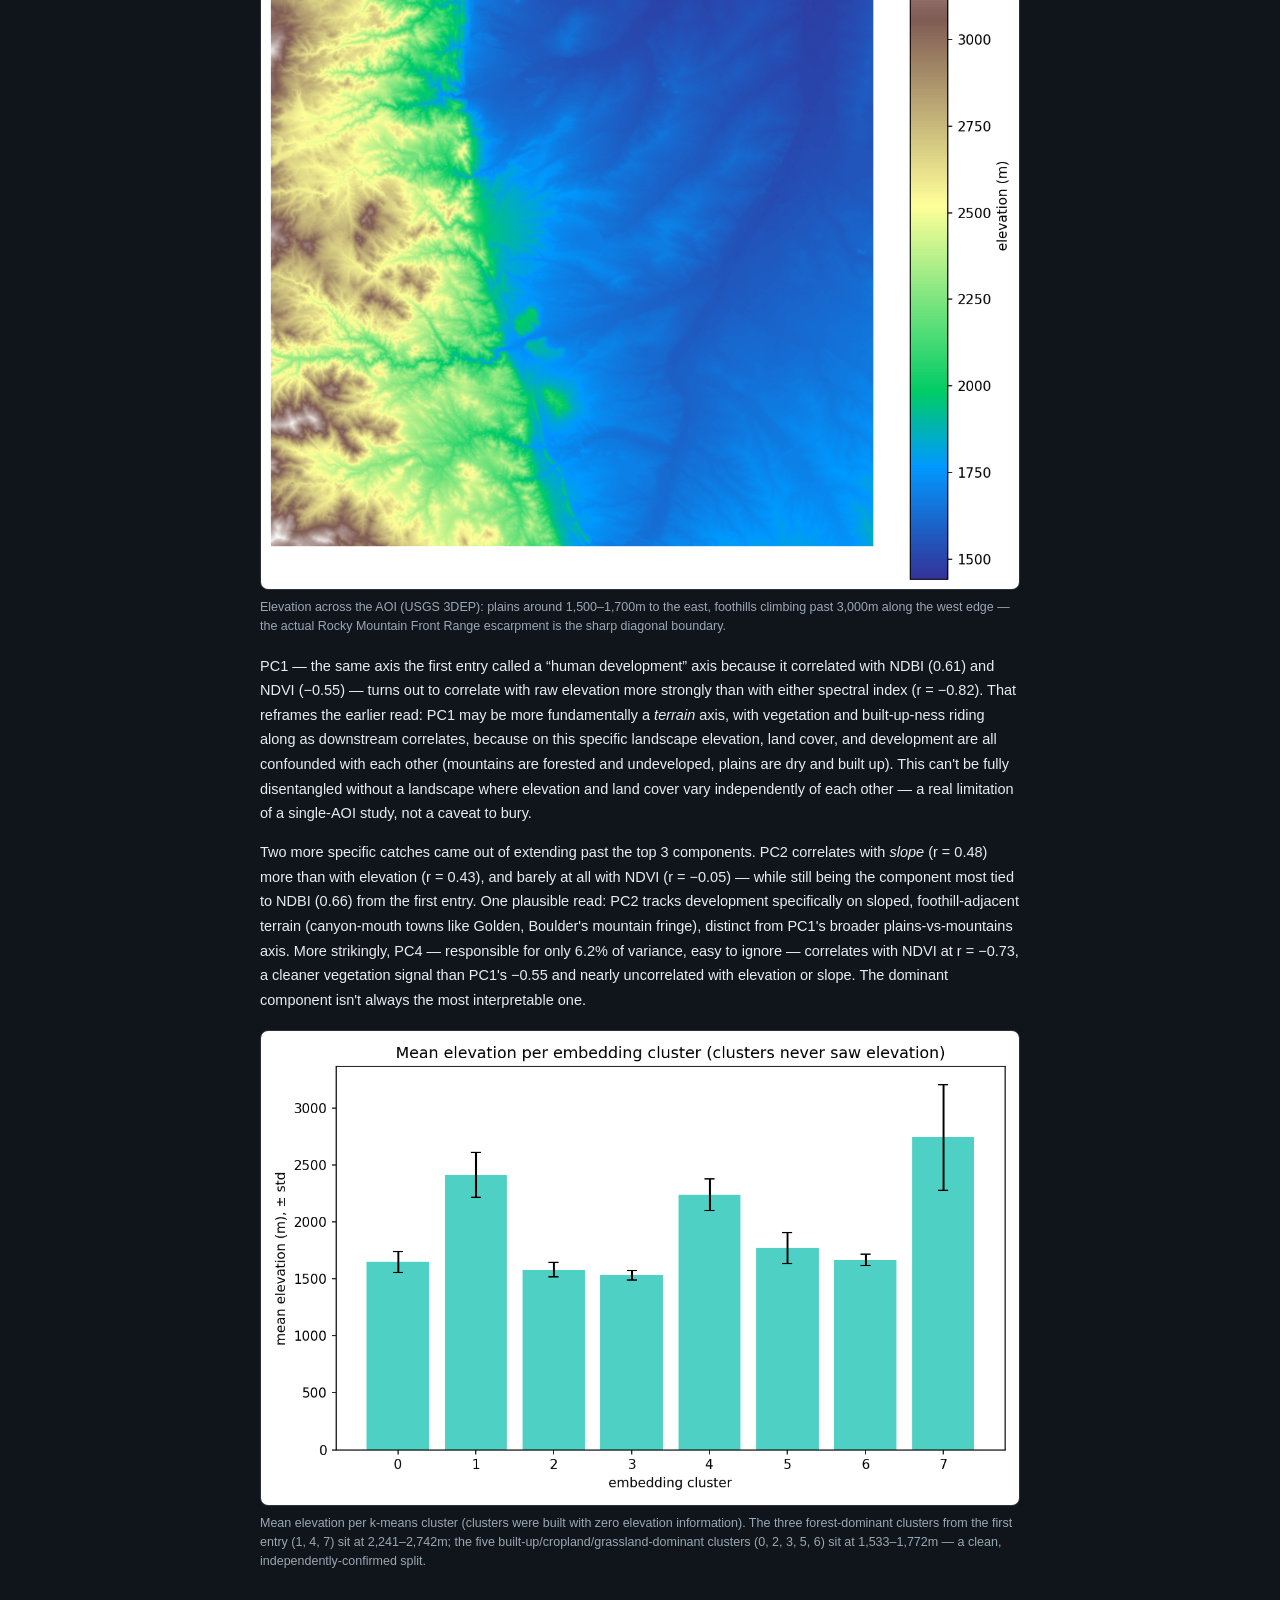
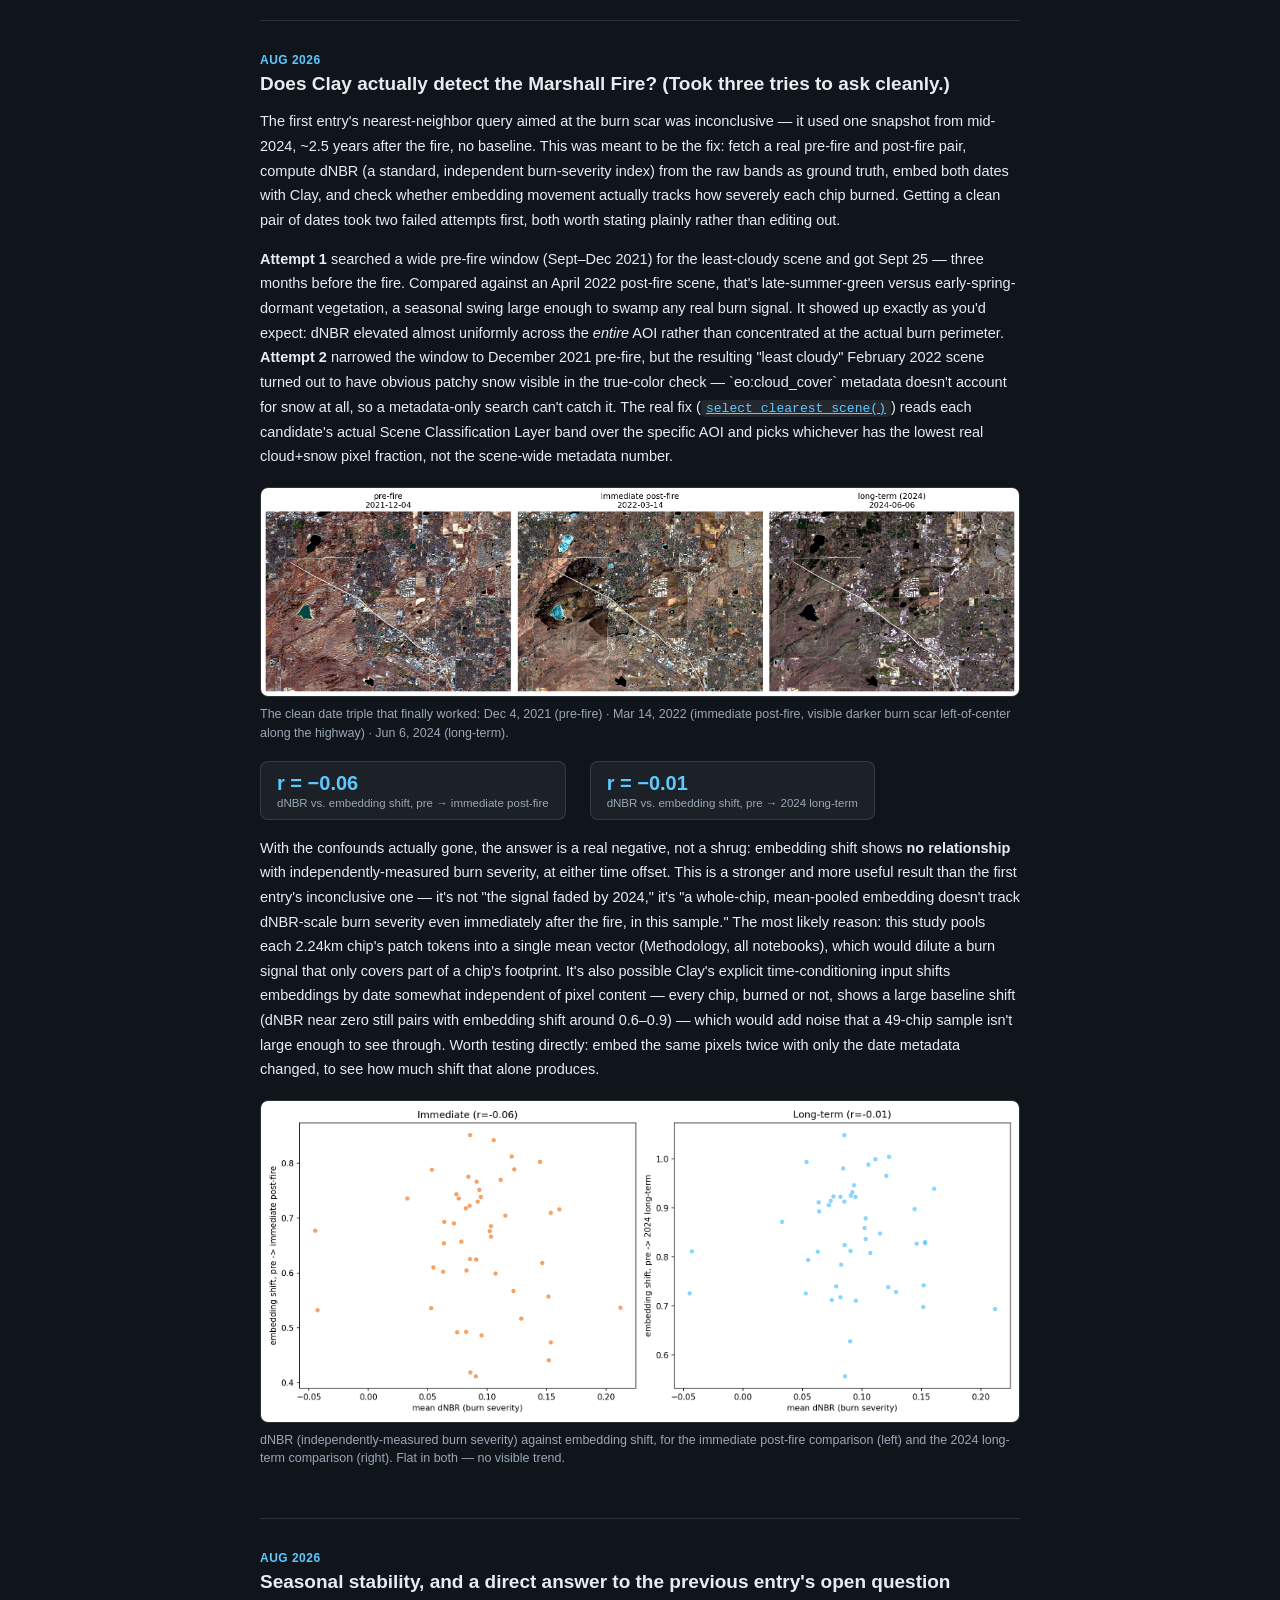
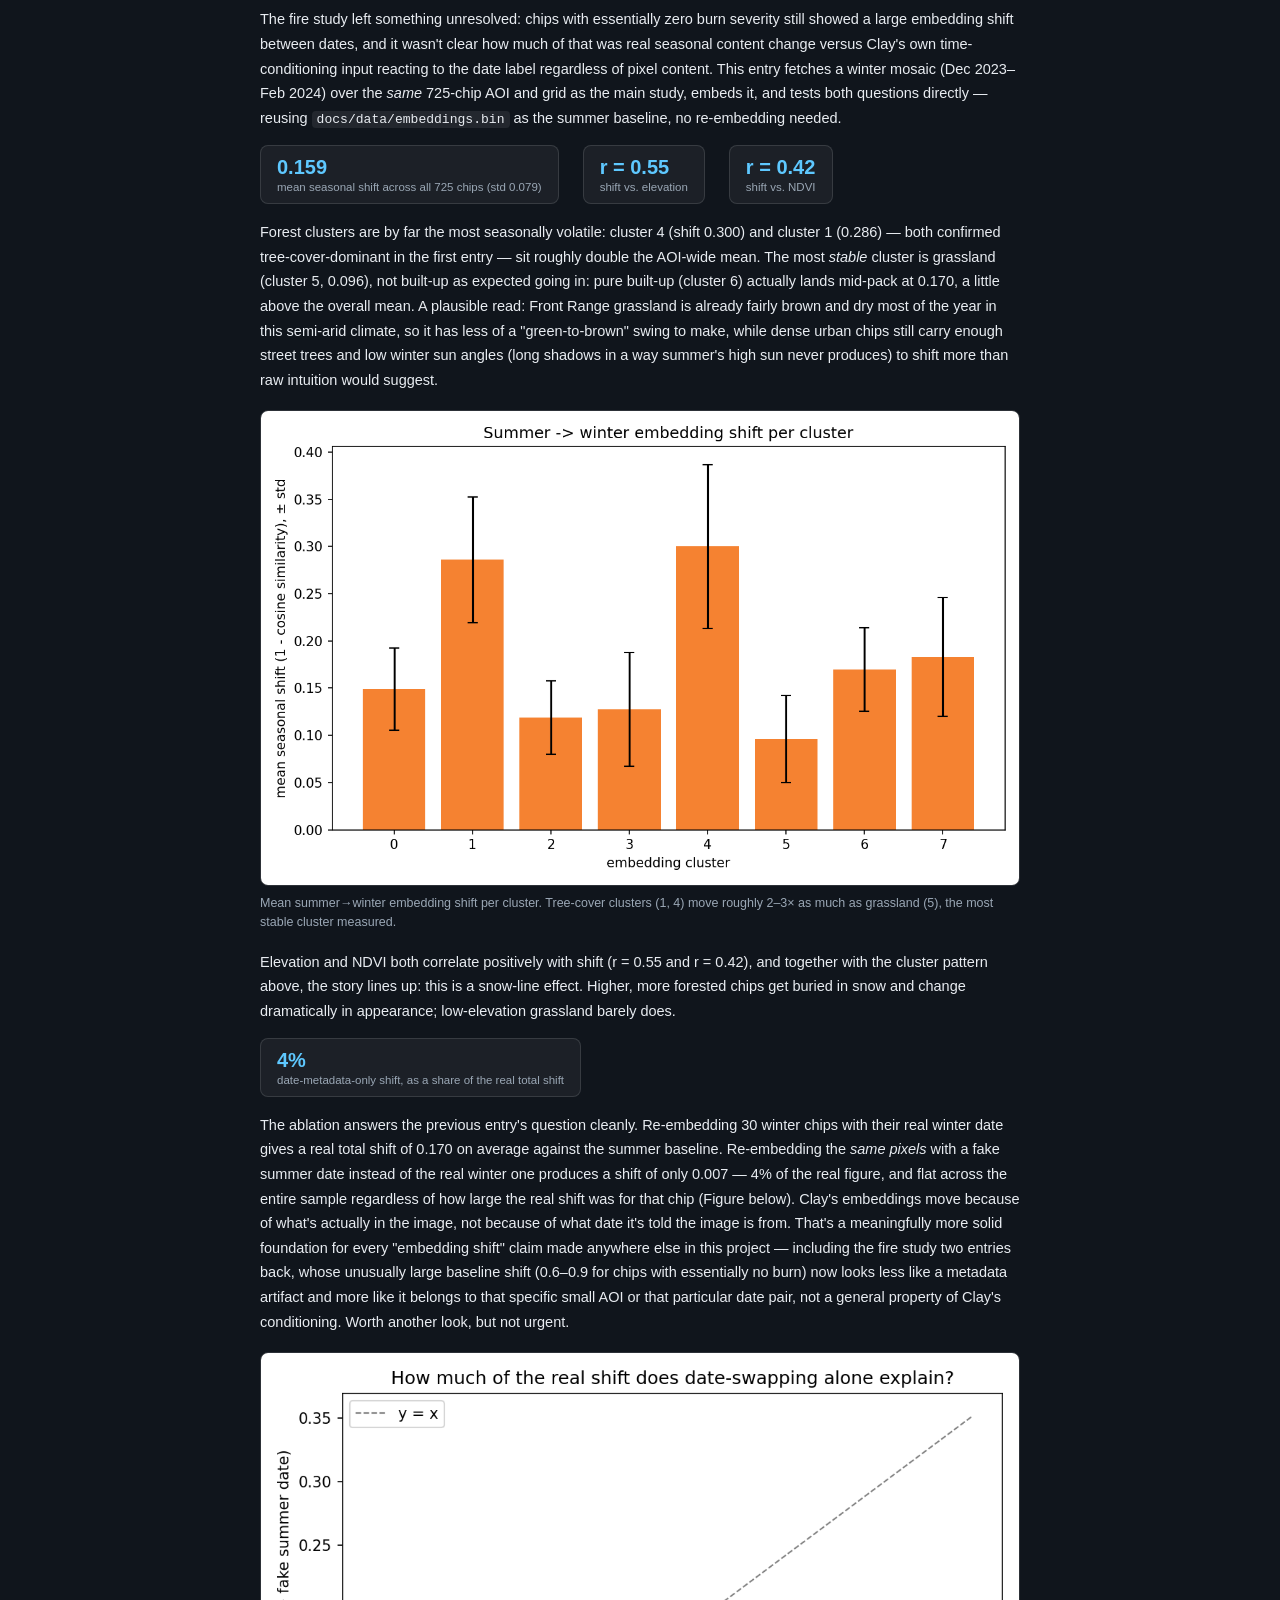
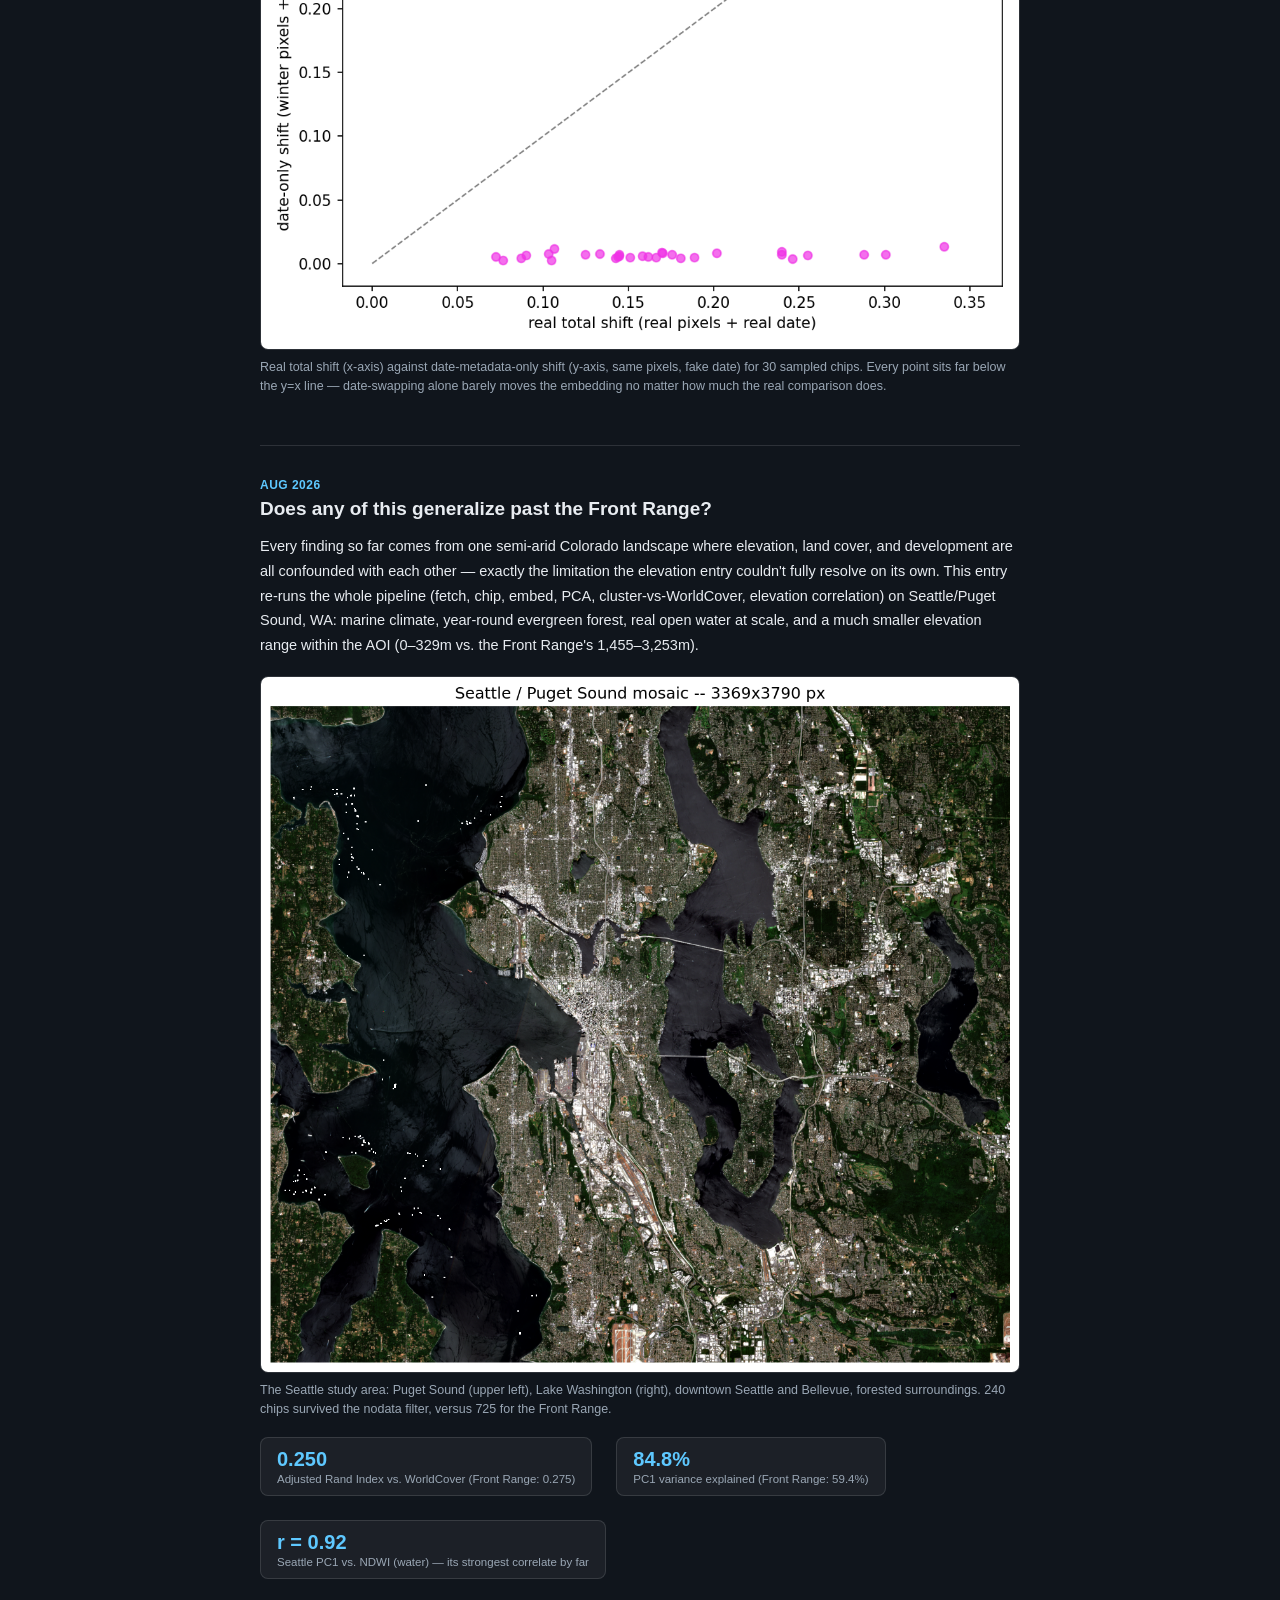
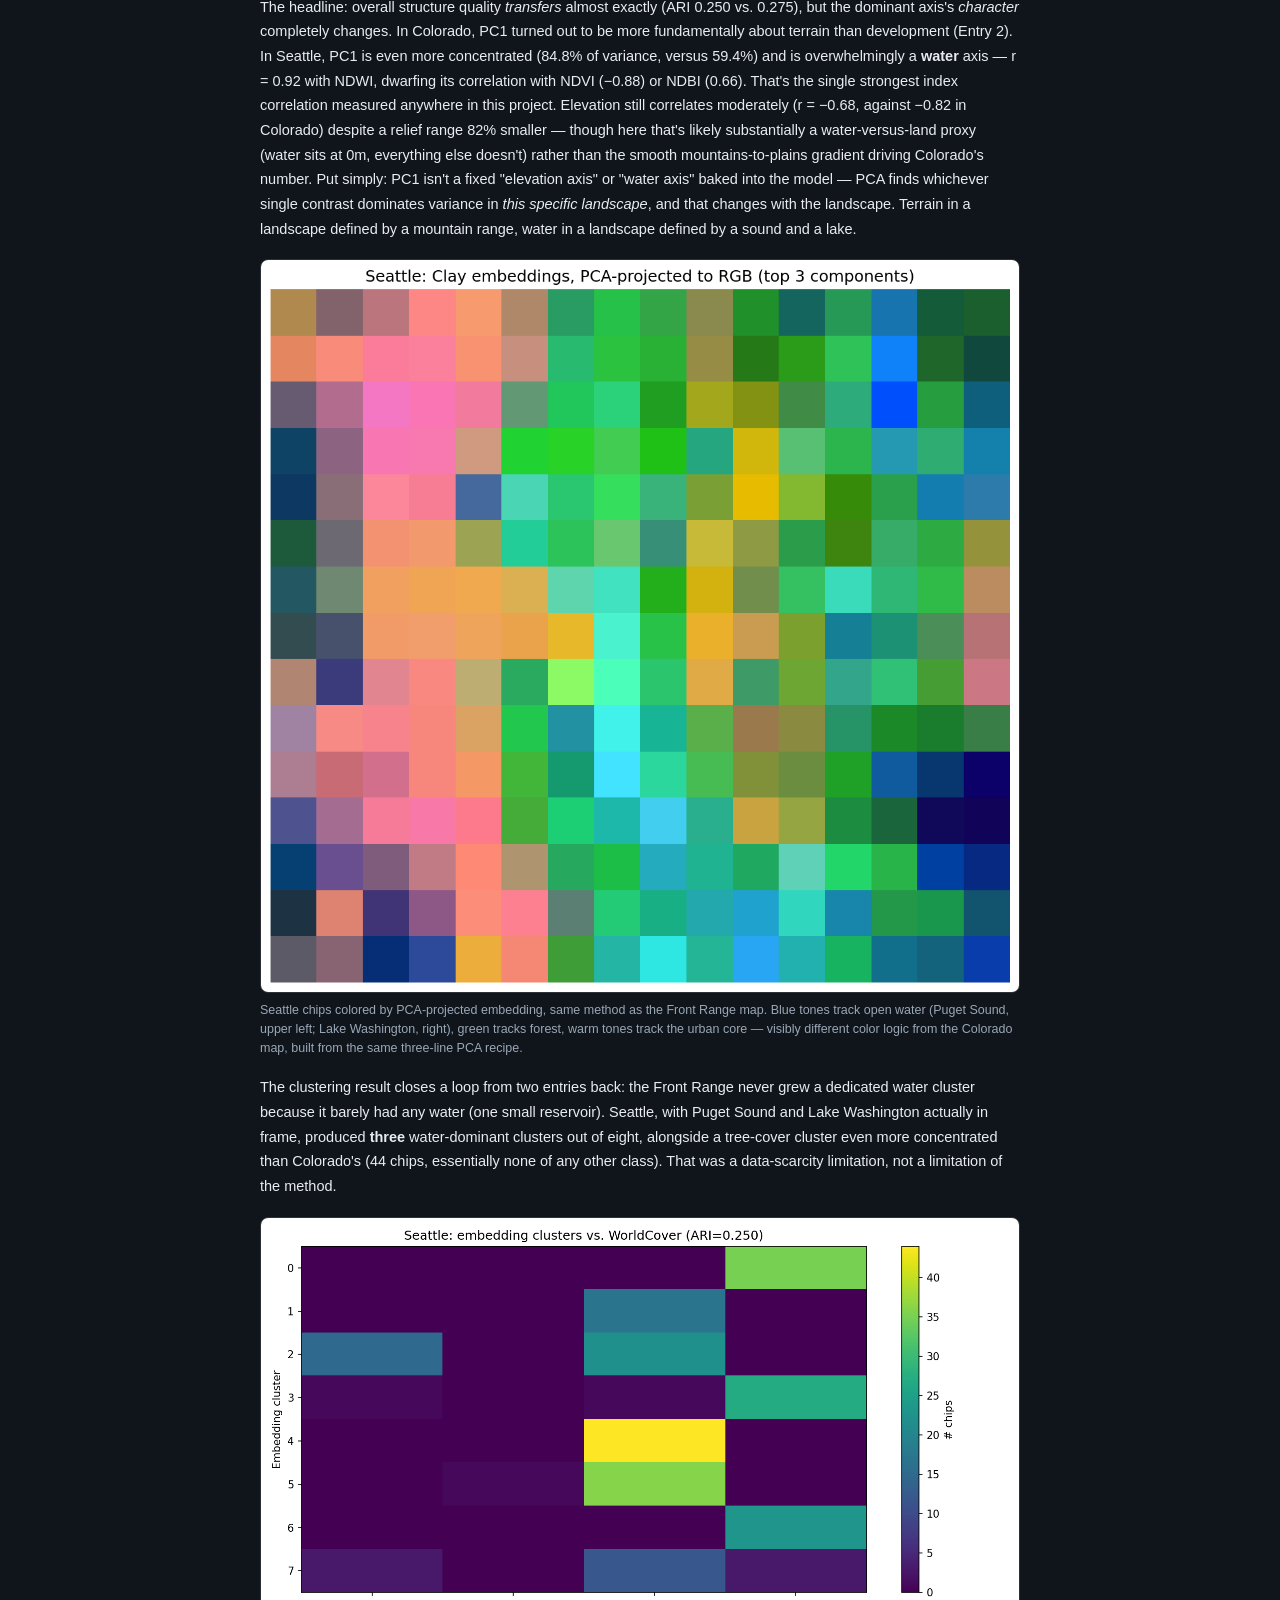
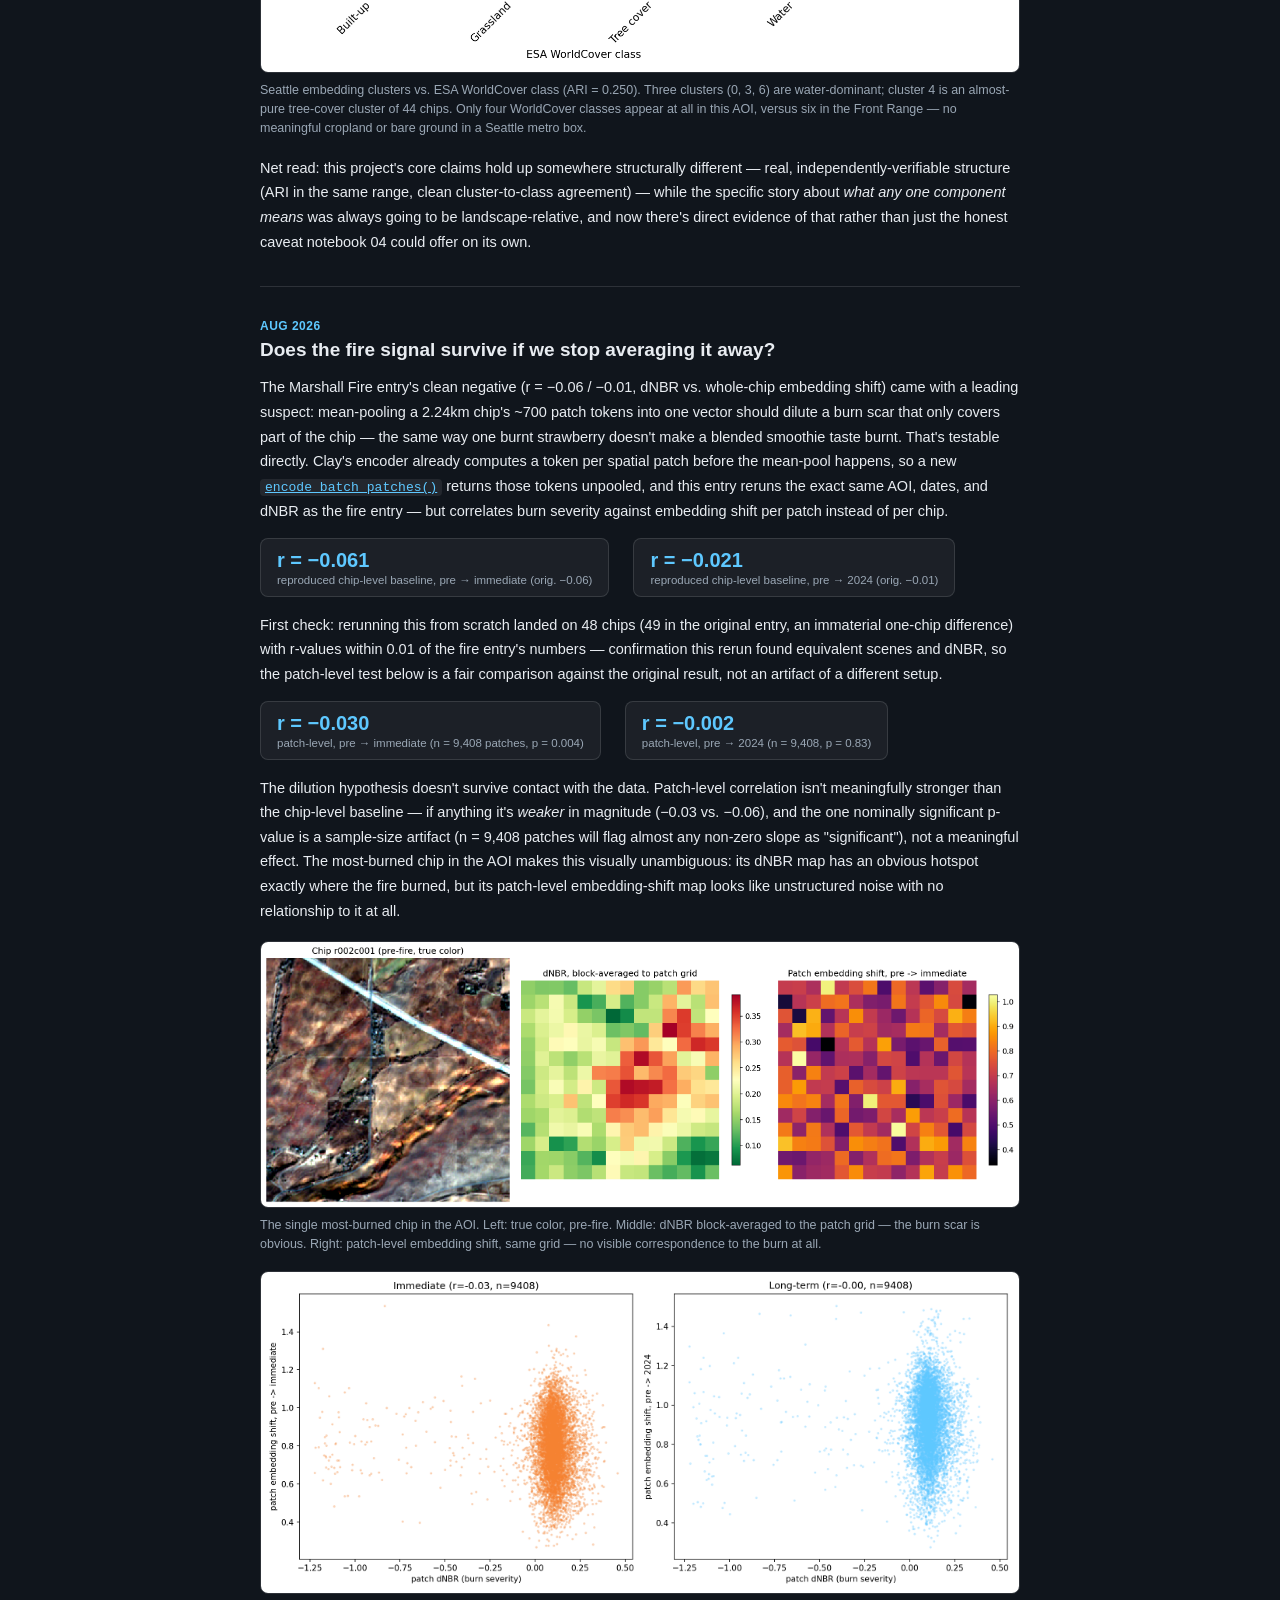
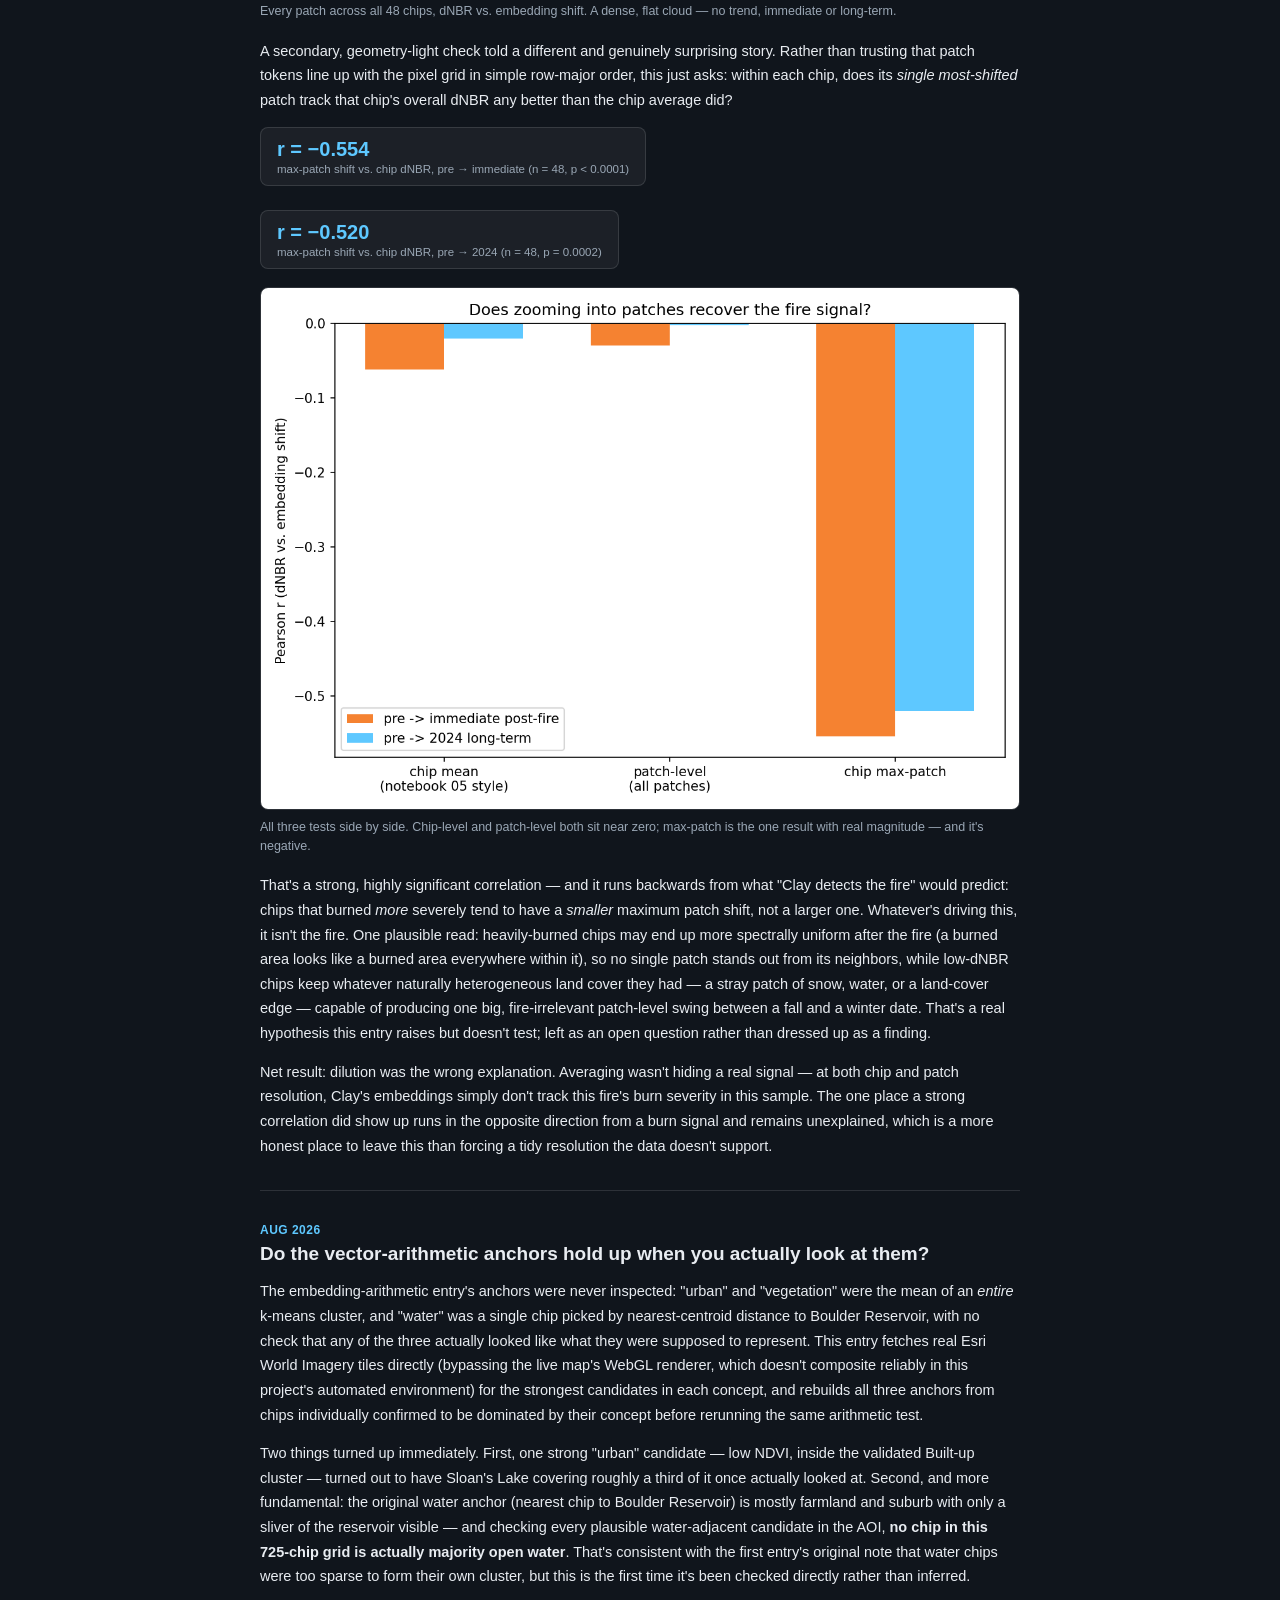
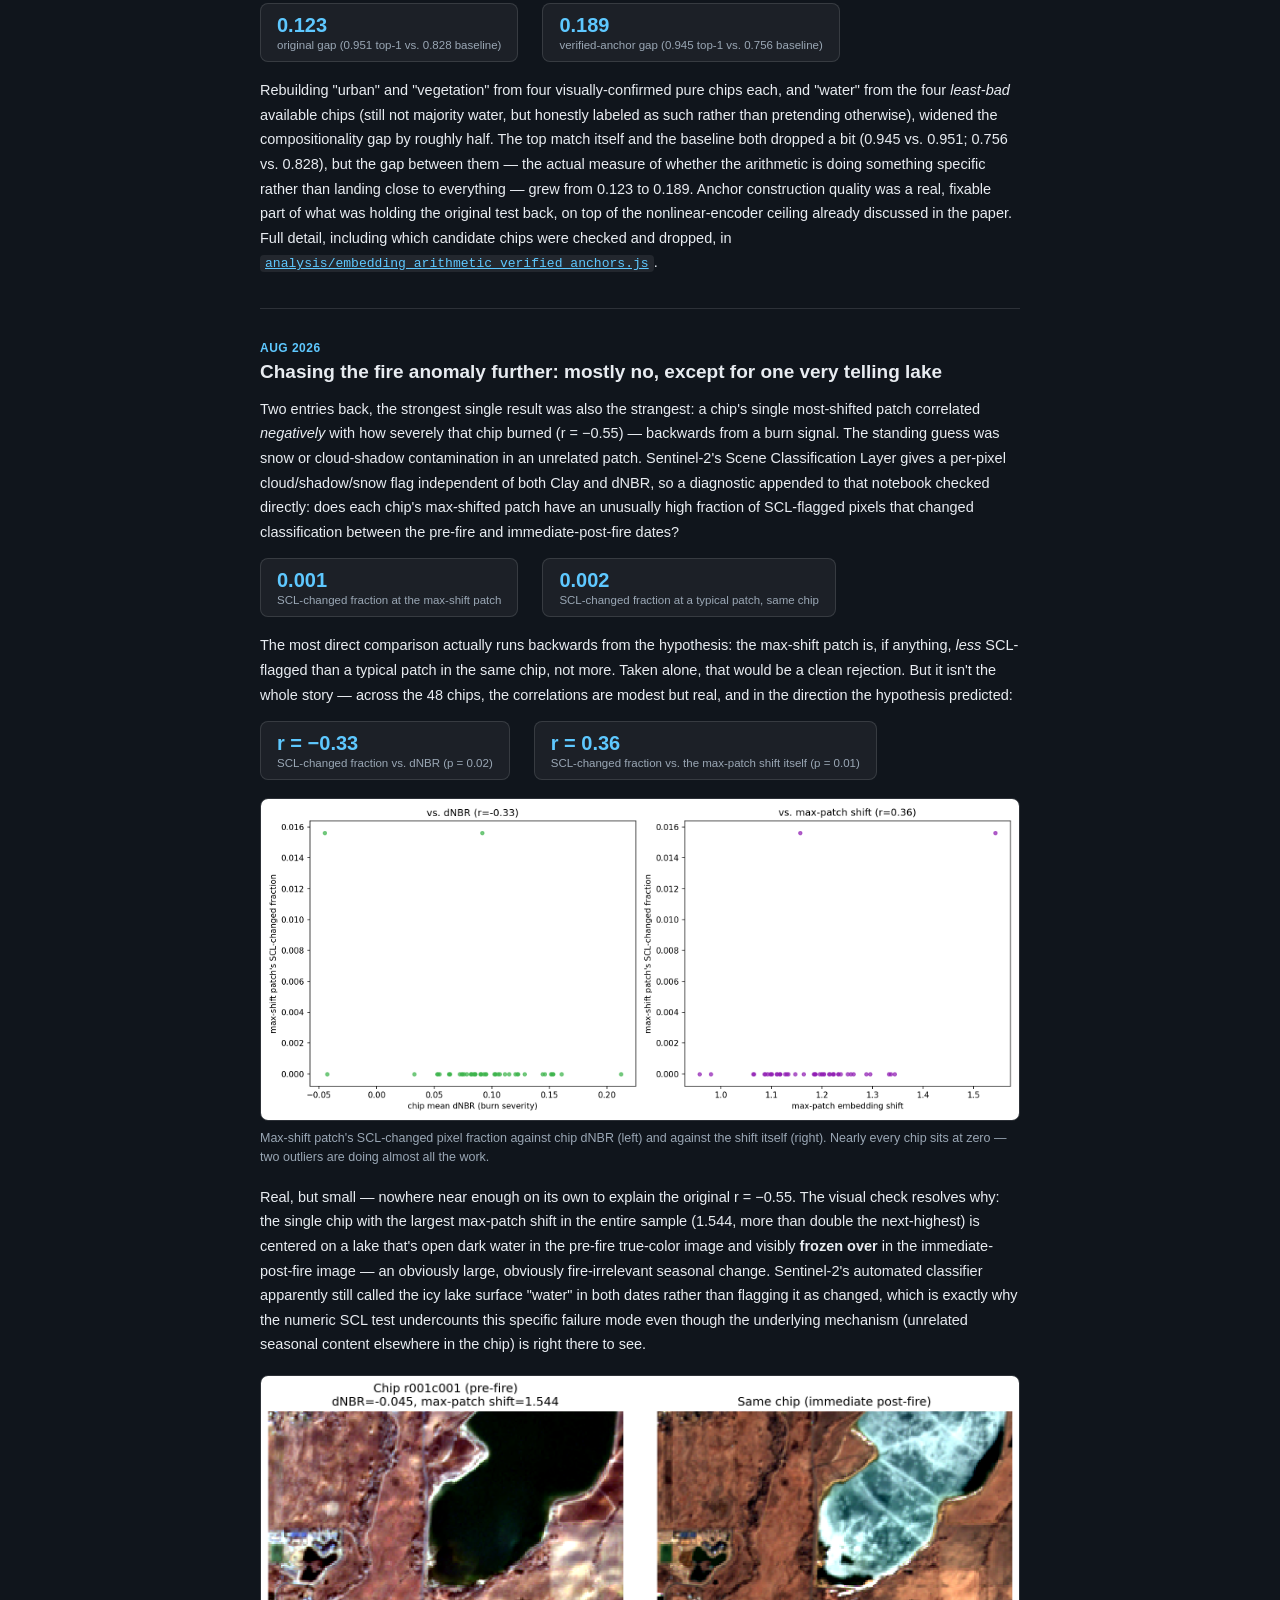
==== commit 937b1ae9: "Write up A1: SCL diagnostic gives a mixed, honest non-resolution Direct comparison (max-shift patch " ====
--- a/docs/log.html
+++ b/docs/log.html
@@ -493,6 +493,72 @@
         <a href="https://github.com/ZanderHirman08/SATEMB/blob/main/analysis/embedding_arithmetic_verified_anchors.js" target="_blank" rel="noopener"><code>analysis/embedding_arithmetic_verified_anchors.js</code></a>.
       </p>
     </section>
+
+    <section class="entry">
+      <div class="entry-date">Aug 2026</div>
+      <h2>Chasing the fire anomaly further: mostly no, except for one very telling lake</h2>
+      <p>
+        Two entries back, the strongest single result was also the strangest: a chip's single
+        most-shifted patch correlated <em>negatively</em> with how severely that chip burned
+        (r = &minus;0.55) &mdash; backwards from a burn signal. The standing guess was snow or
+        cloud-shadow contamination in an unrelated patch. Sentinel-2's Scene Classification Layer
+        gives a per-pixel cloud/shadow/snow flag independent of both Clay and dNBR, so a
+        diagnostic appended to that notebook checked directly: does each chip's max-shifted patch
+        have an unusually high fraction of SCL-flagged pixels that changed classification between
+        the pre-fire and immediate-post-fire dates?
+      </p>
+
+      <div class="metric-row">
+        <div class="metric"><div class="value">0.001</div><div class="label">SCL-changed fraction at the max-shift patch</div></div>
+        <div class="metric"><div class="value">0.002</div><div class="label">SCL-changed fraction at a typical patch, same chip</div></div>
+      </div>
+
+      <p>
+        The most direct comparison actually runs backwards from the hypothesis: the max-shift
+        patch is, if anything, <em>less</em> SCL-flagged than a typical patch in the same chip, not
+        more. Taken alone, that would be a clean rejection. But it isn't the whole story &mdash;
+        across the 48 chips, the correlations are modest but real, and in the direction the
+        hypothesis predicted:
+      </p>
+
+      <div class="metric-row">
+        <div class="metric"><div class="value">r = &minus;0.33</div><div class="label">SCL-changed fraction vs. dNBR (p = 0.02)</div></div>
+        <div class="metric"><div class="value">r = 0.36</div><div class="label">SCL-changed fraction vs. the max-patch shift itself (p = 0.01)</div></div>
+      </div>
+
+      <figure>
+        <img src="figures/fire_patch_snow_diagnostic.png" alt="Scatter plots of SCL-changed fraction against dNBR and against max-patch shift">
+        <figcaption>Max-shift patch's SCL-changed pixel fraction against chip dNBR (left) and against the shift itself (right). Nearly every chip sits at zero &mdash; two outliers are doing almost all the work.</figcaption>
+      </figure>
+
+      <p>
+        Real, but small &mdash; nowhere near enough on its own to explain the original r =
+        &minus;0.55. The visual check resolves why: the single chip with the largest max-patch
+        shift in the entire sample (1.544, more than double the next-highest) is centered on a
+        lake that's open dark water in the pre-fire true-color image and visibly <strong>frozen
+        over</strong> in the immediate-post-fire image &mdash; an obviously large, obviously
+        fire-irrelevant seasonal change. Sentinel-2's automated classifier apparently still called
+        the icy lake surface "water" in both dates rather than flagging it as changed, which is
+        exactly why the numeric SCL test undercounts this specific failure mode even though the
+        underlying mechanism (unrelated seasonal content elsewhere in the chip) is right there to
+        see.
+      </p>
+
+      <figure>
+        <img src="figures/fire_patch_snow_diagnostic_example_chip.png" alt="Pre-fire and post-fire true color of the chip with the largest max-patch shift, showing a lake freezing over">
+        <figcaption>The chip with the single largest max-patch shift measured anywhere in this project. Left: pre-fire (Dec 2021), open water. Right: the same chip, immediate post-fire (Mar 2022) &mdash; the lake has frozen over. dNBR here is &minus;0.045: essentially no burn at all.</figcaption>
+      </figure>
+
+      <p>
+        Net result: not a clean resolution, and better left that way than forced into one.
+        Non-fire seasonal content is clearly part of what's driving the anomaly &mdash; concretely
+        demonstrated for at least this one chip &mdash; but SCL's cloud/snow classes aren't a
+        complete proxy for "something unrelated changed here," so most of the r = &minus;0.55
+        still isn't explained by this test. The honest state of this question: real evidence
+        against a fire explanation, a confirmed example of the general mechanism, and no full
+        accounting yet for the rest of the correlation.
+      </p>
+    </section>
   </div>
 </body>
 </html>
